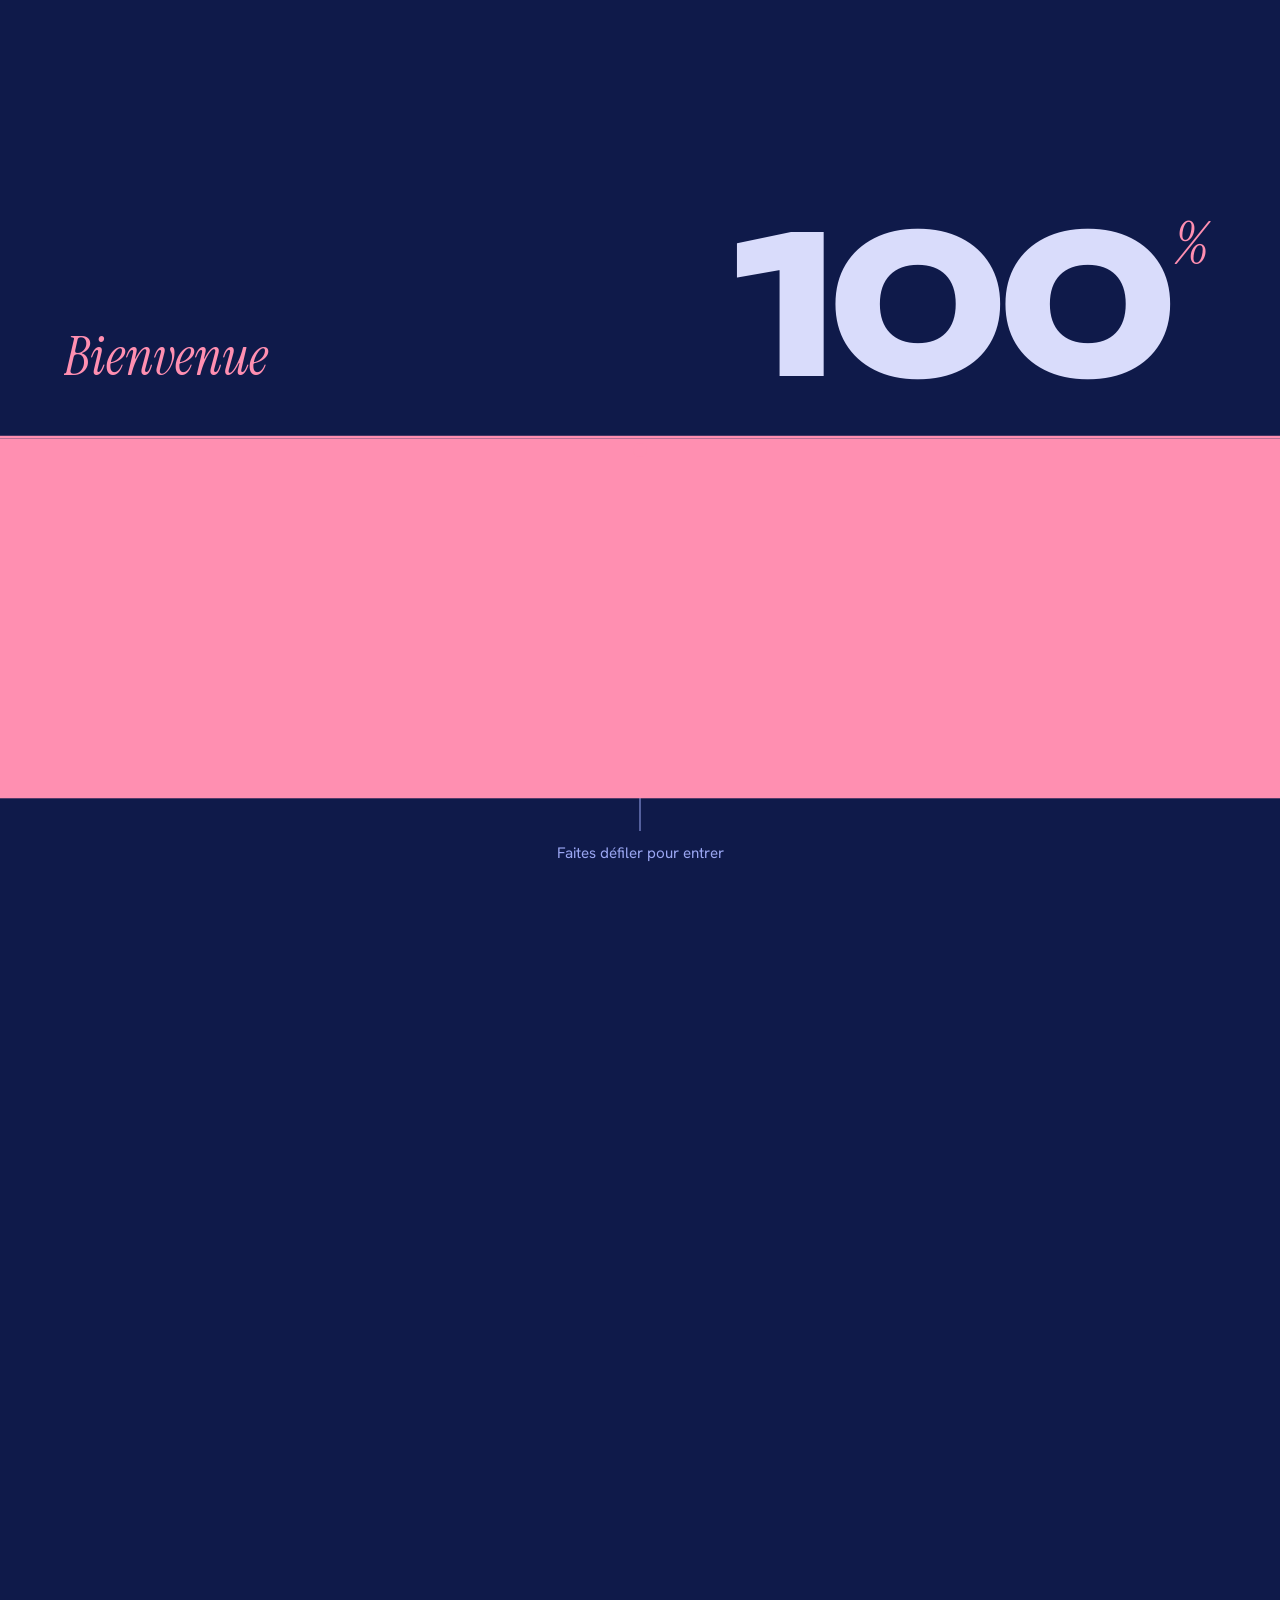
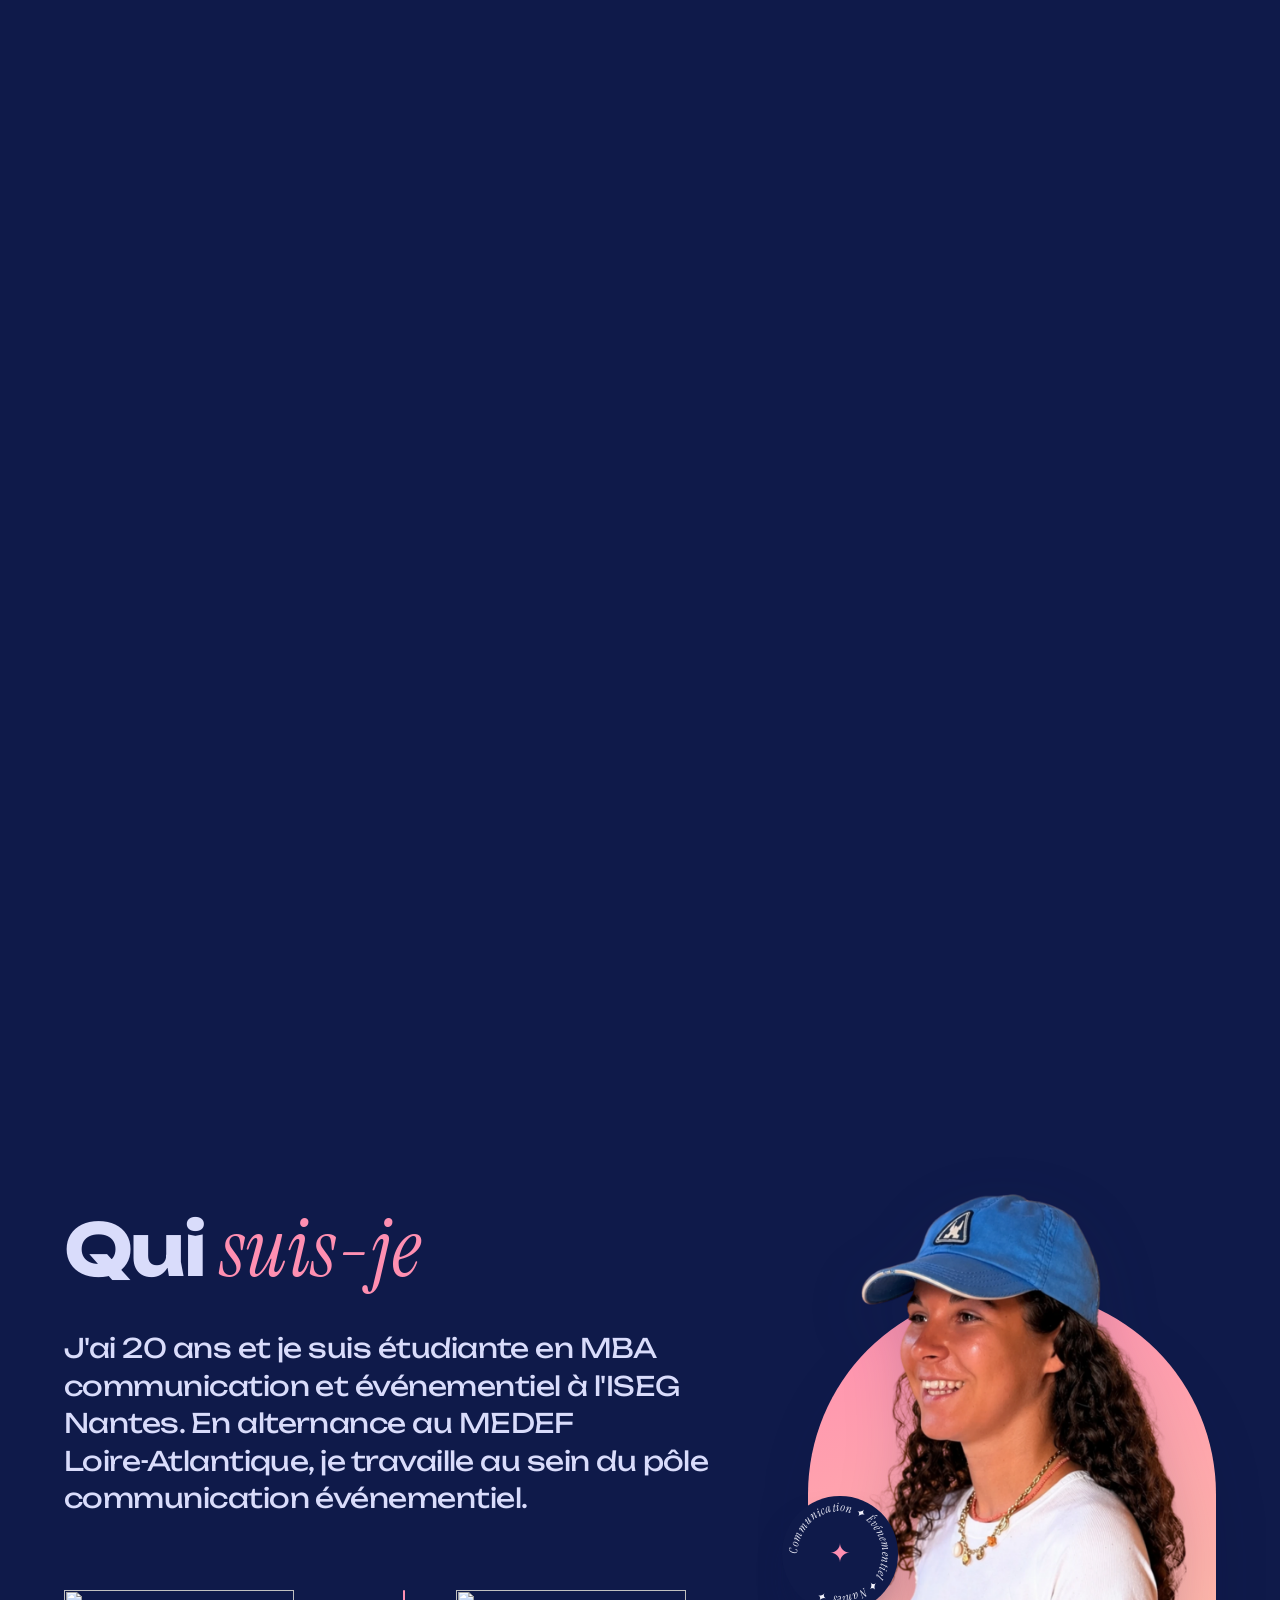
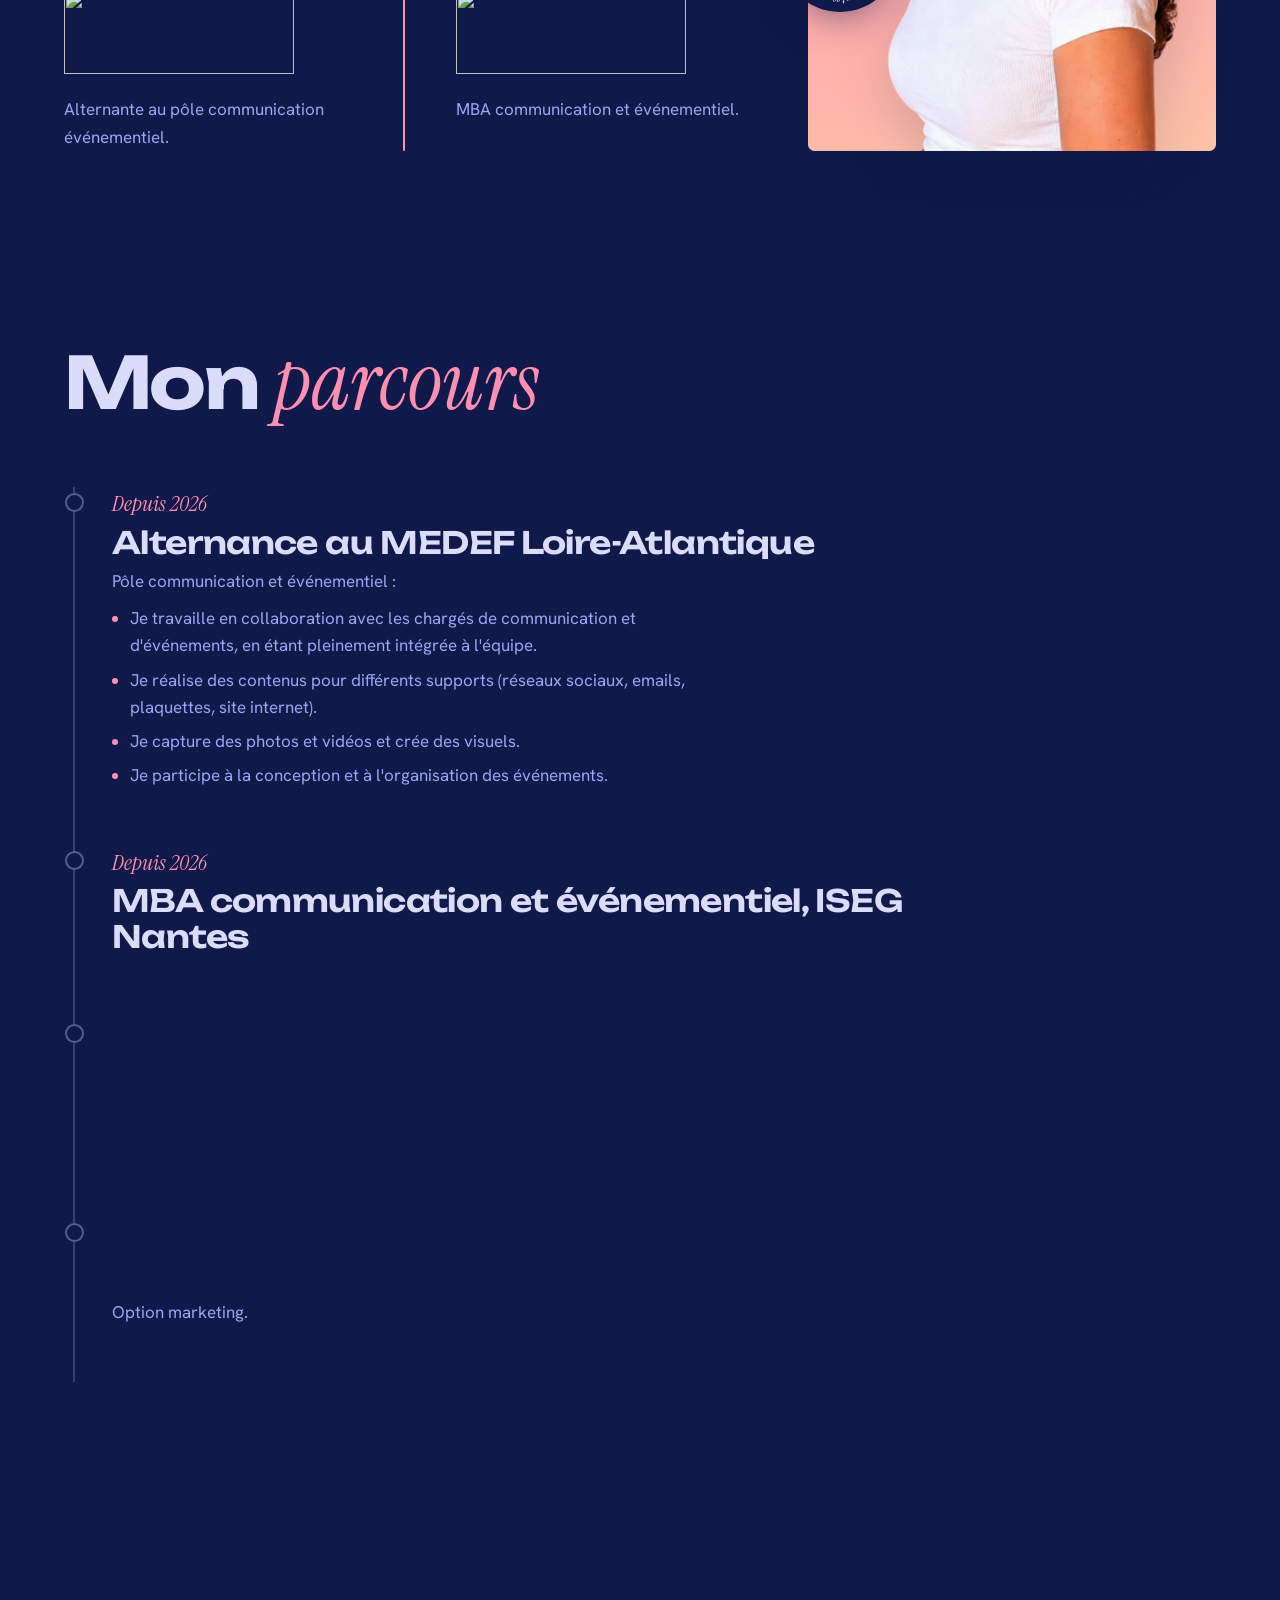
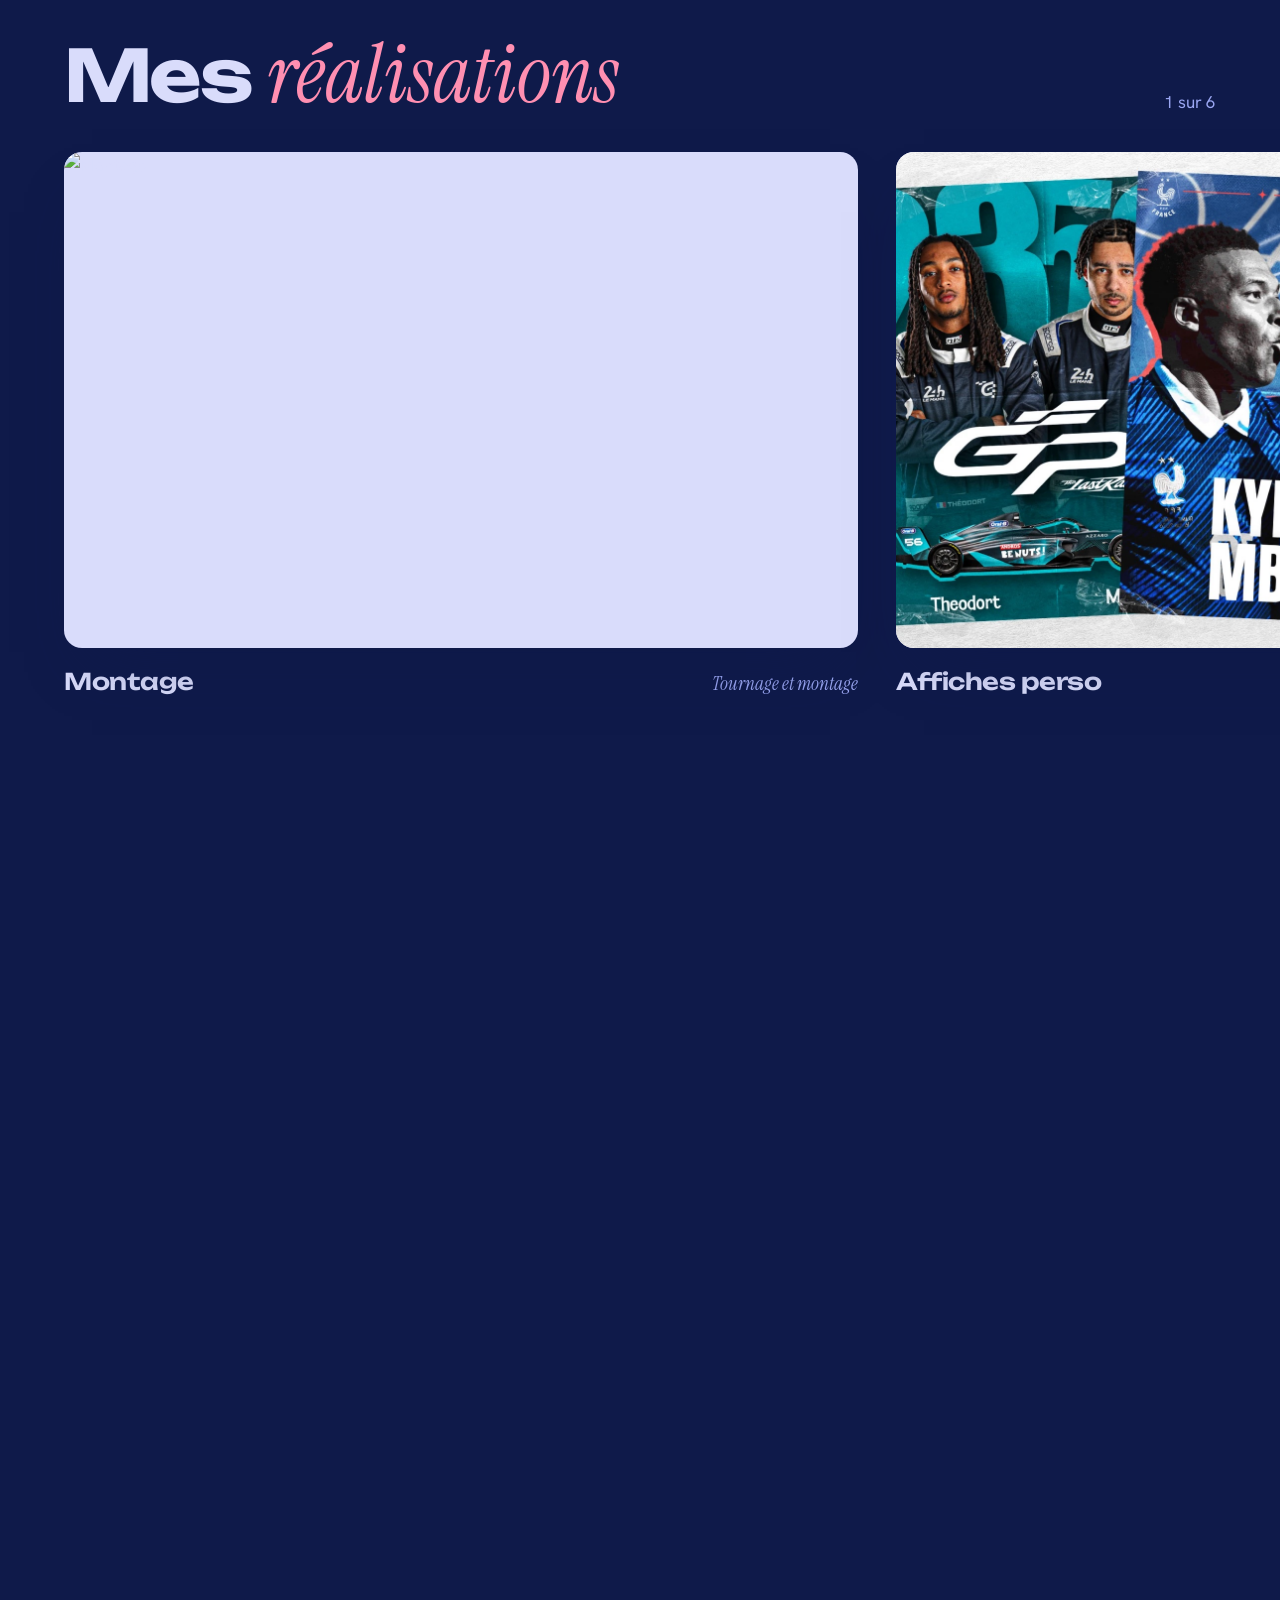
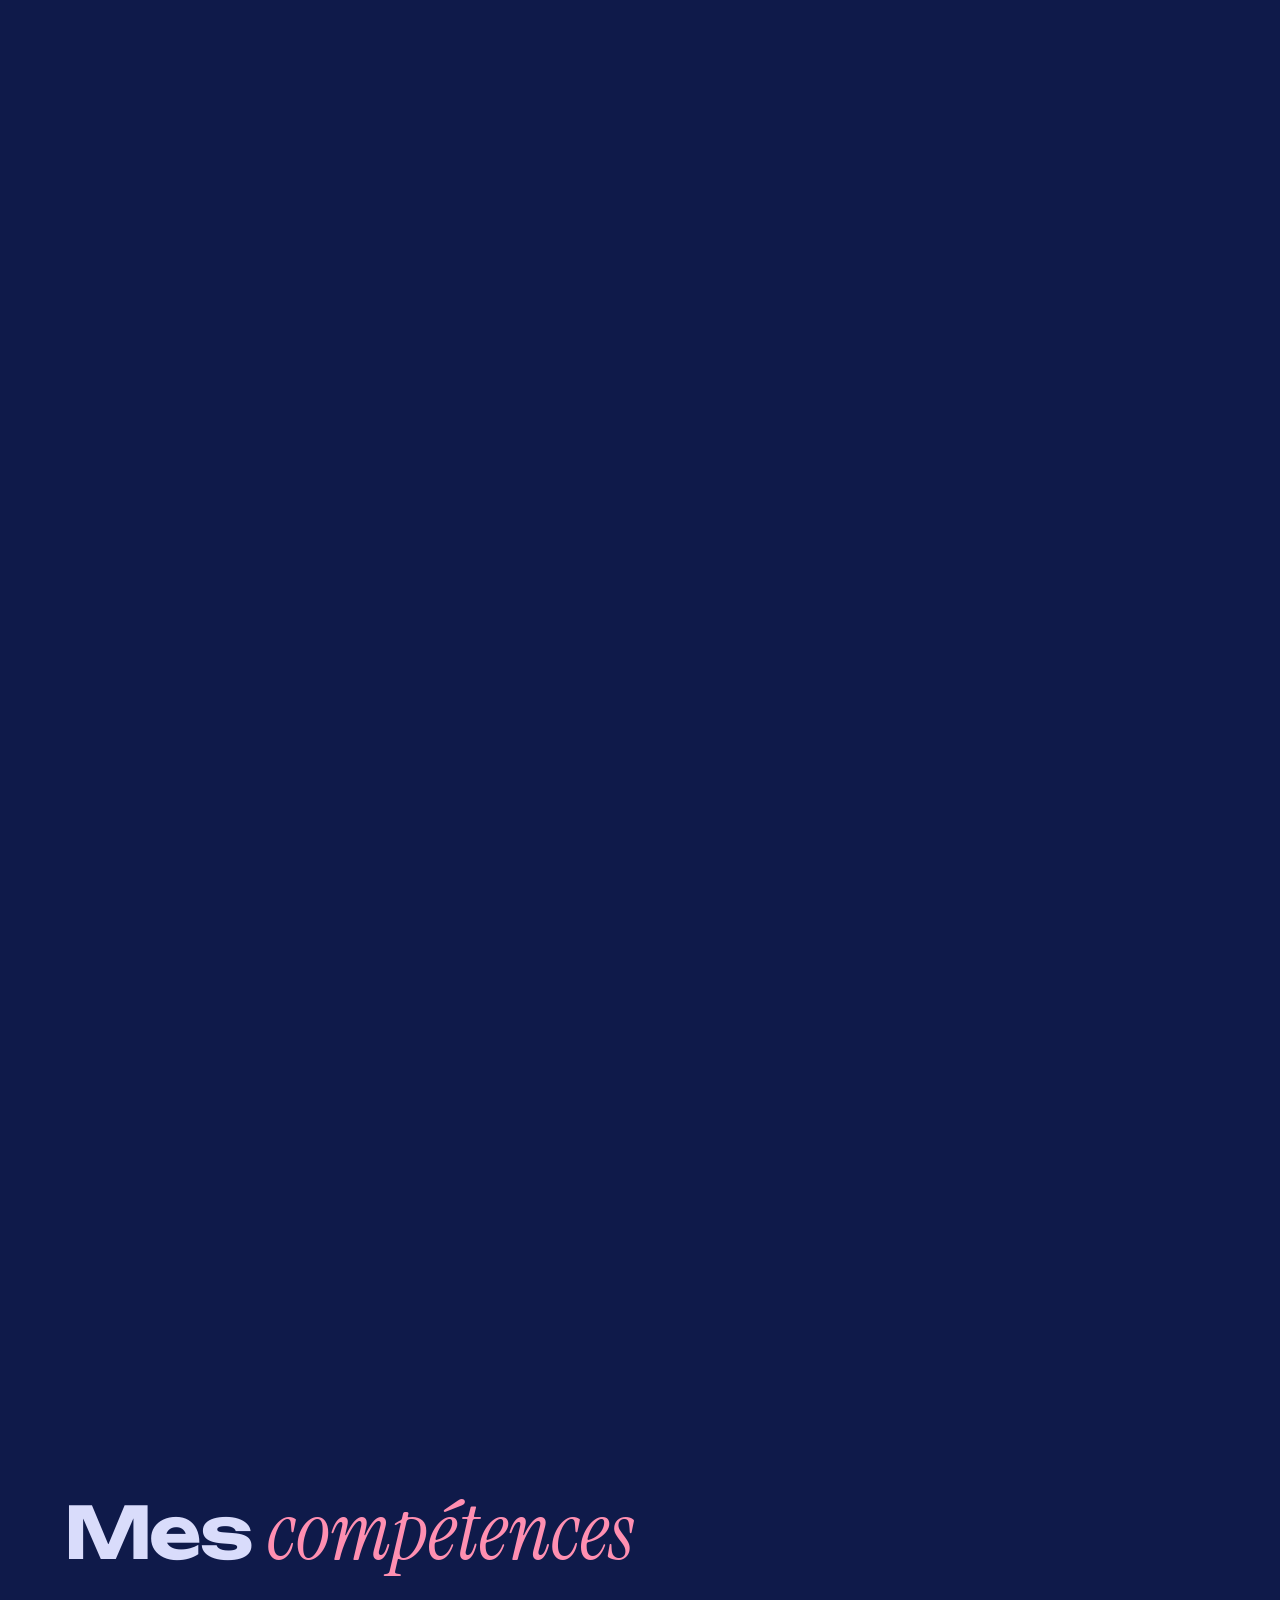
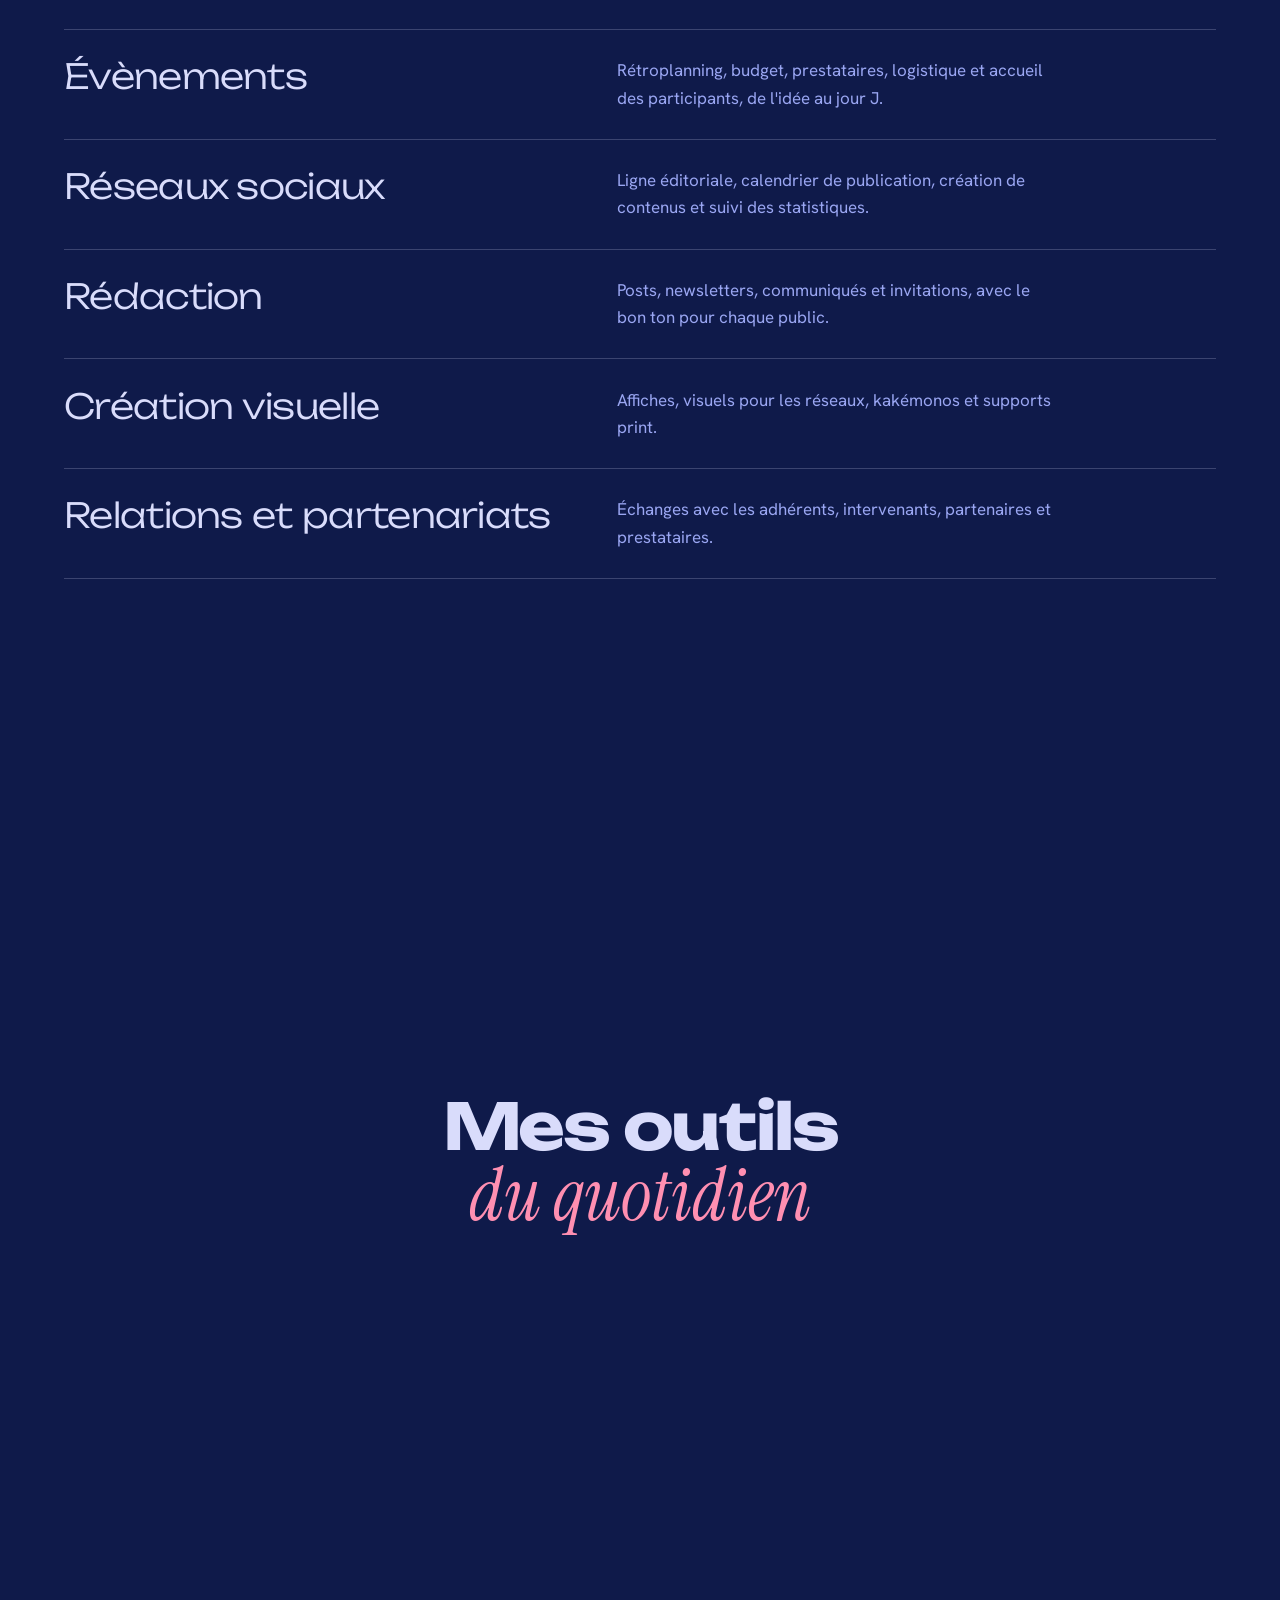
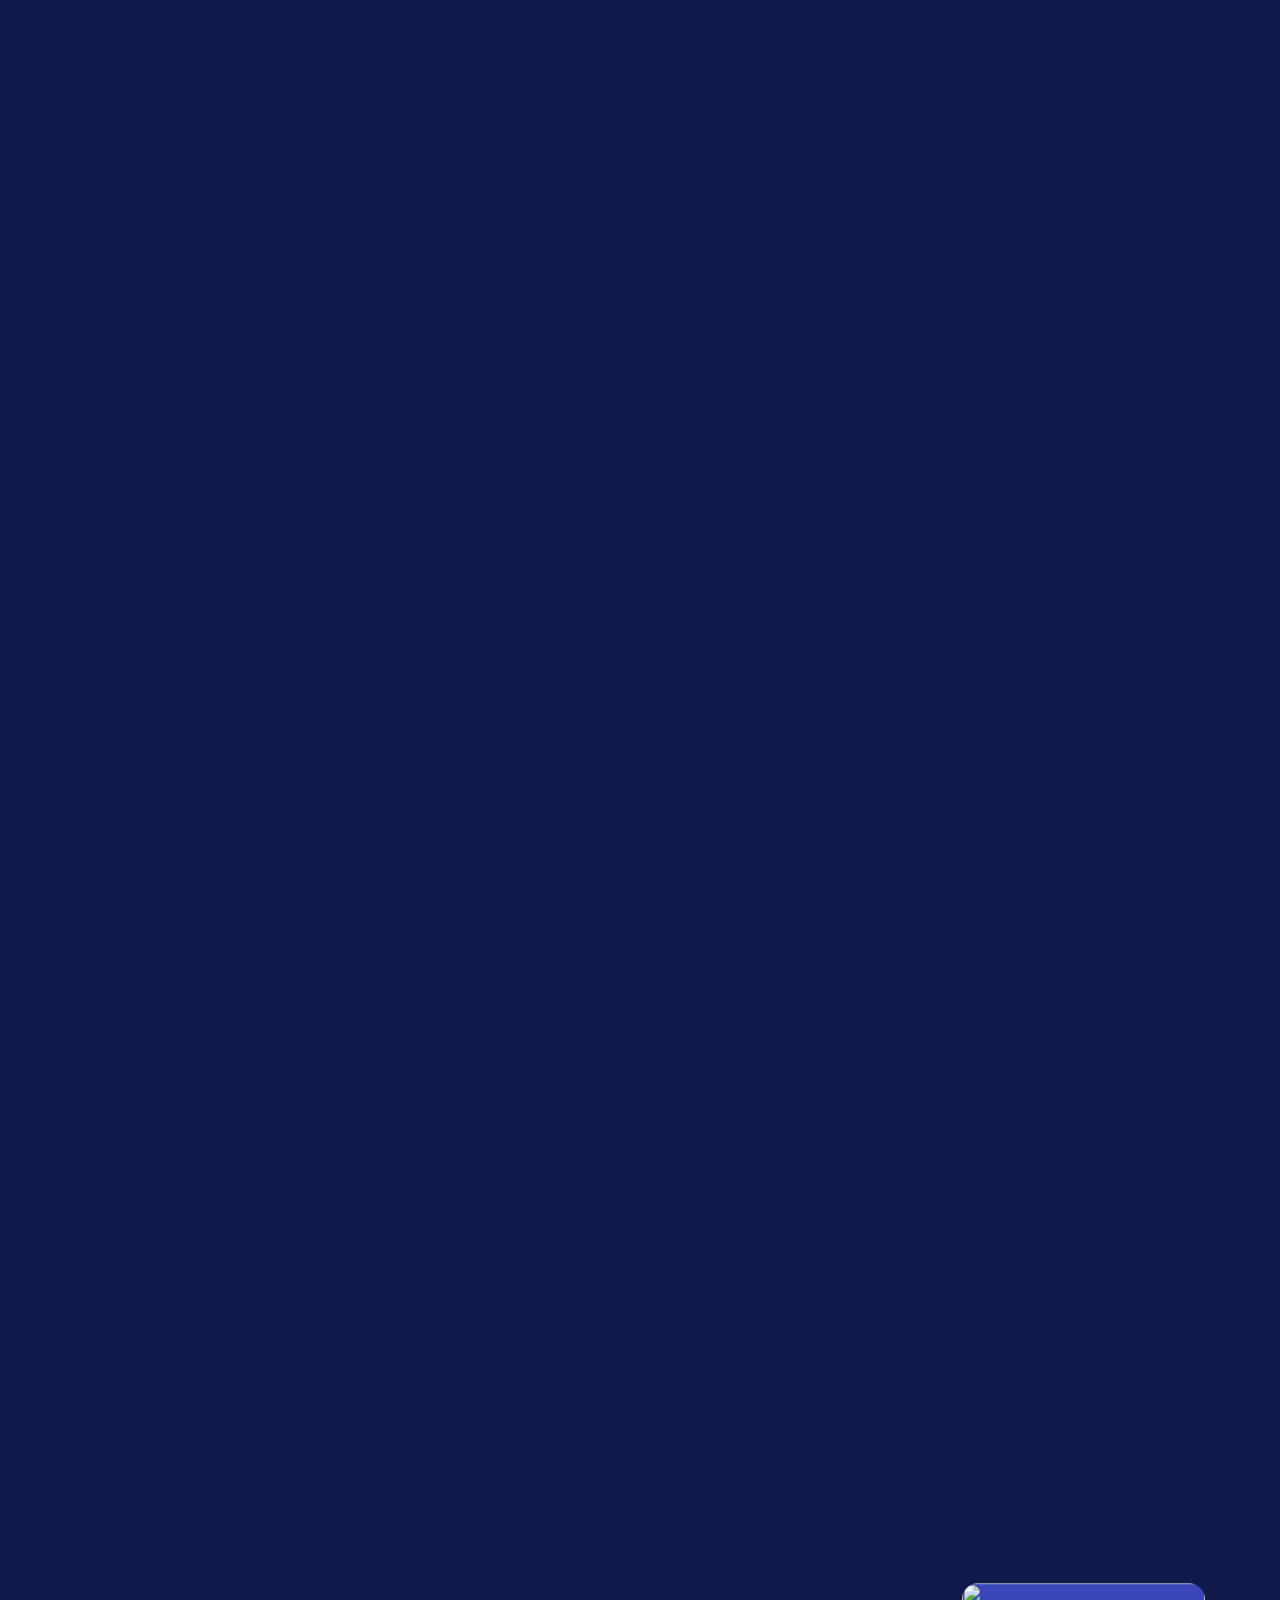
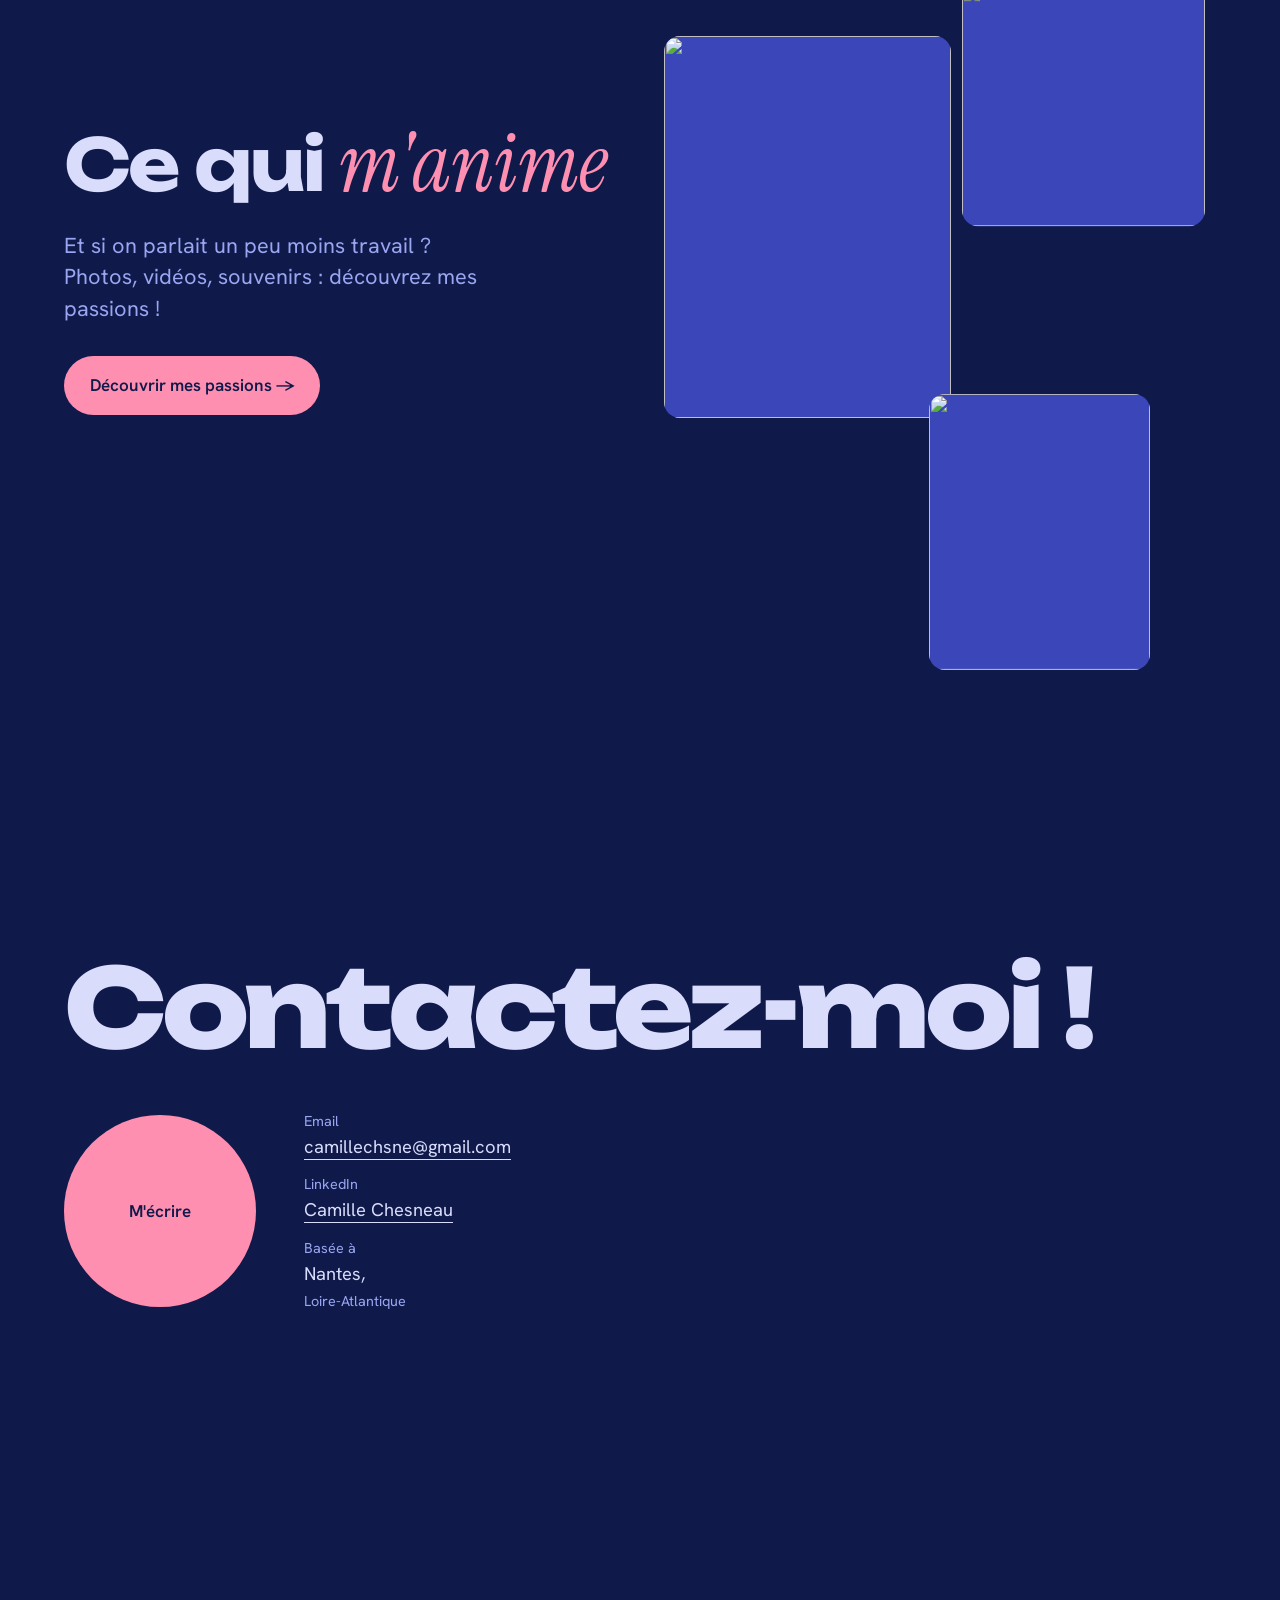
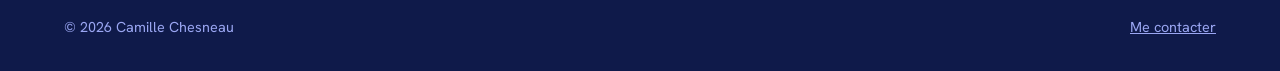
==== index.html @ 16fee279 "Nouvelle mise en page des hauts de page, accueil et Passions - Pages réalisations et Passions : haut" ====
<!DOCTYPE html>
<html lang="fr">
<head>
<meta charset="UTF-8">
<meta name="viewport" content="width=device-width, initial-scale=1">
<title>Camille Chesneau · Communication et événementiel</title>
<meta name="description" content="Portfolio de Camille Chesneau, étudiante en MBA communication et événementiel à l'ISEG Nantes.">
<script>(function(h){h.classList.add('js','boot');try{var s=sessionStorage,v=s.getItem('cc-vt');if(!s.getItem('cc-visited'))h.classList.add('first');else if(v){h.classList.add('vt');h.style.setProperty('--vt-img','url("'+v+'")')}}catch(e){}setTimeout(function(){h.classList.add('loaded');h.classList.remove('boot','vt')},6000)})(document.documentElement);</script>
<link rel="preconnect" href="https://cdn.jsdelivr.net">
<link rel="preconnect" href="https://fonts.googleapis.com">
<link rel="preconnect" href="https://fonts.gstatic.com" crossorigin>
<link href="https://fonts.googleapis.com/css2?family=Unbounded:wght@300..800&family=Instrument+Serif:ital@0;1&family=Hanken+Grotesk:wght@400;500;600&display=swap" rel="stylesheet">
<link rel="stylesheet" href="assets/css/style.css?v=20261011zl">
</head>
<body data-theme="marine">
<div class="page-wipe" aria-hidden="true"></div>
<div class="progress" aria-hidden="true"></div>
<div class="cursor" aria-hidden="true"><span>Voir</span></div>
<nav class="nav" aria-label="Navigation principale">
  <a class="brand" href="index.html">Accueil</a>
  <ul>
    <li><a href="index.html#apropos">À propos</a></li>
    <li><a href="index.html#realisations">Réalisations</a></li>
    <li><a href="passions.html">Passions</a></li>
  </ul>
  <a class="cta" href="index.html#contact">Contact</a>
</nav>

<main>
  <!-- ACCUEIL : on zoome à travers le nom au scroll, une bulle liquide suit la souris et révèle une version inversée -->
  <section class="intro" data-theme="marine">
    <div class="intro-sticky">
      <div class="scene">
        <div class="halo" aria-hidden="true"></div>
        <div class="scene-text">
          <p class="hello">Hello ! Moi c'est</p>
          <h1>Camille Chesneau</h1>
          <p class="lead">Alternante en communication et événementiel</p>
        </div>
        <div class="portrait-wrap">
          <!-- Votre photo : remplacez images/accueil/photo-camille.jpg (format portrait) -->
          <figure class="portrait"><img src="images/accueil/photo-camille.jpg" alt="Portrait de Camille Chesneau"></figure>
        </div>
      </div>
      <!-- Écran d'entrée : on zoome à travers les lettres du nom pour découvrir la page -->
      <div class="intro-cover" aria-hidden="true">
        <svg class="cover-svg" xmlns="http://www.w3.org/2000/svg">
          <defs><mask id="nameMask" maskUnits="userSpaceOnUse"><rect class="cover-rect" fill="#fff"/><g class="zoom"><text class="cover-text" fill="#000" text-anchor="middle">Camille Chesneau</text></g></mask></defs>
          <rect class="cover-rect" fill="#0F1A4A" mask="url(#nameMask)"/>
        </svg>
        <span class="cover-kicker">Le portfolio de</span>
        <div class="intro-hint"><i></i>Faites défiler pour entrer</div>
      </div>
      <div class="cover-reveal reveal-layer" aria-hidden="true">
        <div class="fluid"></div>
        <svg class="cover-svg" xmlns="http://www.w3.org/2000/svg"><g class="zoom"><text class="cover-text" fill="#F3F3FD" text-anchor="middle">Camille Chesneau</text></g></svg>
        <span class="cover-kicker">Le portfolio de</span>
      </div>
    </div>
  </section>

  <!-- QUI JE SUIS -->
  <section class="wrap about" id="apropos" data-theme="brume">
    <div class="about-grid">
      <div class="about-main">
        <h2 class="t-title" data-reveal>Qui <em>suis-je</em></h2>
        <p class="about-text" data-words>J'ai 20 ans et je suis étudiante en MBA communication et événementiel à l'ISEG Nantes. En alternance au MEDEF Loire-Atlantique, je travaille au sein du pôle communication événementiel.</p>
        <div class="facts">
          <!-- Logos : version couleur sur fond clair, version blanche quand le fond devient bleu marine -->
          <div class="fact" data-reveal>
            <div class="logo"><img class="logo-color" src="images/logos/logo-medef-couleur.png" alt="Logo du MEDEF Loire-Atlantique"><img class="logo-white" src="images/logos/logo-medef.png" alt=""></div>
            <p>Alternante au pôle communication événementiel.</p>
          </div>
          <div class="facts-sep" aria-hidden="true"></div>
          <div class="fact" data-reveal style="--d:.12s">
            <div class="logo"><img class="logo-color" src="images/logos/logo-iseg-couleur.png" alt="Logo de l'ISEG"><img class="logo-white" src="images/logos/logo-iseg.png" alt=""></div>
            <p>MBA communication et événementiel.</p>
          </div>
        </div>
      </div>
      <!-- Photo détourée (fond transparent) : remplacez images/accueil/camille-detouree.png -->
      <figure class="about-photo" data-reveal style="--d:.15s">
        <span class="about-arch" aria-hidden="true"></span>
        <img src="images/accueil/camille-detouree.png" alt="Camille Chesneau, souriante, casquette bleue et t-shirt blanc" width="762" height="1300" loading="lazy">
        <span class="about-badge" aria-hidden="true"><svg viewBox="0 0 120 120"><defs><path id="about-circle" d="M60,60 m-44,0 a44,44 0 1,1 88,0 a44,44 0 1,1 -88,0"></path></defs><text><textPath href="#about-circle">Communication ✦ Événementiel ✦ Nantes ✦ </textPath></text></svg><i>✦</i></span>
      </figure>
    </div>
  </section>

  <!-- PARCOURS : la frise se remplit au scroll -->
  <section class="wrap" id="parcours" data-theme="marine">
    <h2 class="t-title" data-reveal>Mon <em>parcours</em></h2>
    <div class="timeline">
      <div class="timeline-line"></div><div class="timeline-fill"></div>
      <div class="step"><p class="when">Depuis 2026</p><h3>Alternance au MEDEF <span class="nowrap">Loire-Atlantique</span></h3>
        <p>Pôle communication et événementiel :</p>
        <ul>
          <li>Je travaille en collaboration avec les chargés de communication et d'événements, en étant pleinement intégrée à l'équipe.</li>
          <li>Je réalise des contenus pour différents supports (réseaux sociaux, emails, plaquettes, site internet).</li>
          <li>Je capture des photos et vidéos et crée des visuels.</li>
          <li>Je participe à la conception et à l'organisation des événements.</li>
        </ul>
      </div>
      <div class="step"><p class="when">Depuis 2026</p><h3>MBA communication et événementiel, ISEG Nantes</h3></div>
      <div class="step"><p class="when">2023 à 2026</p><h3>Bachelor en communication, marketing et événementiel, ISEG Nantes</h3><p>Majeure création.</p></div>
      <div class="step"><p class="when">2023</p><h3>Bac STMG à Saint-Dominique</h3><p>Option marketing.</p></div>
    </div>
  </section>

  <!-- RÉALISATIONS : défilement horizontal -->
  <section class="hscroll" id="realisations" data-theme="pervenche">
    <div class="hscroll-sticky">
      <div class="hscroll-head">
        <h2 class="t-title">Mes <em>réalisations</em></h2>
        <p class="counter" aria-live="polite"><span data-count>1</span> sur <span data-total>6</span></p>
      </div>
      <div class="track">
        <a class="card" href="videos.html">
          <div class="media"><img src="images/videos/couverture.jpg?v=2" alt="Montage" loading="lazy"></div>
          <div class="meta"><h3>Montage</h3><p>Tournage et montage</p></div>
        </a>
        <a class="card" href="affiches-perso.html">
          <div class="media"><img src="images/affiches-perso/couverture.jpg?v=3" alt="Affiches perso" loading="lazy"></div>
          <div class="meta"><h3>Affiches perso</h3><p>Création libre</p></div>
        </a>
        <a class="card" href="affiches-ecole.html">
          <div class="media"><img src="images/affiches-ecole/couverture.jpg?v=3" alt="Affiches école" loading="lazy"></div>
          <div class="meta"><h3>Affiches école</h3><p>Projets ISEG</p></div>
        </a>
        <a class="card" href="motion-design.html">
          <div class="media"><img src="images/motion-design/couverture.gif" alt="Motion design" loading="lazy"></div>
          <div class="meta"><h3>Motion design</h3><p>Animation</p></div>
        </a>
        <a class="card" href="packagings.html">
          <div class="media"><img src="images/packagings/couverture.jpg?v=2" alt="Packagings" loading="lazy"></div>
          <div class="meta"><h3>Packagings</h3><p>Design produit</p></div>
        </a>
        <a class="card" href="site-internet.html">
          <div class="media"><img src="images/site-internet/couverture.jpg" alt="Site internet" loading="lazy"></div>
          <div class="meta"><h3>Site internet</h3><p>Web design</p></div>
        </a>
      </div>
    </div>
  </section>

  <!-- COMPÉTENCES -->
  <section class="wrap" id="competences" data-theme="brume">
    <h2 class="t-title" data-reveal>Mes <em>compétences</em></h2>
    <div class="skills-list">
      <div class="skill" data-reveal><h3>Évènements</h3><p>Rétroplanning, budget, prestataires, logistique et accueil des participants, de l'idée au jour J.</p></div>
      <div class="skill" data-reveal><h3>Réseaux sociaux</h3><p>Ligne éditoriale, calendrier de publication, création de contenus et suivi des statistiques.</p></div>
      <div class="skill" data-reveal><h3>Rédaction</h3><p>Posts, newsletters, communiqués et invitations, avec le bon ton pour chaque public.</p></div>
      <div class="skill" data-reveal><h3>Création visuelle</h3><p>Affiches, visuels pour les réseaux, kakémonos et supports print.</p></div>
      <div class="skill" data-reveal><h3>Relations et partenariats</h3><p>Échanges avec les adhérents, intervenants, partenaires et prestataires.</p></div>
    </div>
  </section>

  <section class="tools-section" id="outils" data-theme="pervenche">
  <!-- Mes outils du quotidien : pendant qu'on fait défiler, les logos montent un par un depuis le bas
       et se posent en désordre autour du titre.
       Pour ajouter un outil : copiez une ligne <li>, mettez son logo dans images/outils/ et choisissez sa place :
       --x / --y = position sur ordinateur (en %), --mx / --my = position sur téléphone, --r = inclinaison,
       --o = ordre d'apparition (0 = le premier). -->
  <div class="tools-pin" data-tools-rise>
    <div class="tools-sticky">
      <h3 class="t-title tools-label">Mes outils<br><em>du quotidien</em></h3>
      <ul class="tools-cloud" aria-label="Mes outils">
      <li class="tool-chip" style="--x:12%;--y:24%;--mx:16%;--my:14%;--r:-8deg;--o:2"><img src="images/outils/canva.svg" alt="Canva" draggable="false"></li>
      <li class="tool-chip" style="--x:33%;--y:13%;--mx:50%;--my:10%;--r:6deg;--o:5"><img src="images/outils/adobe.svg" alt="Suite Adobe" draggable="false"></li>
      <li class="tool-chip" style="--x:58%;--y:17%;--mx:84%;--my:15%;--r:-5deg;--o:7"><img src="images/outils/wordpress.svg" alt="WordPress" draggable="false"></li>
      <li class="tool-chip" style="--x:83%;--y:15%;--mx:28%;--my:27%;--r:9deg;--o:0"><img src="images/outils/final-cut-pro.png" alt="Final Cut Pro" draggable="false"></li>
      <li class="tool-chip" style="--x:90%;--y:45%;--mx:72%;--my:28%;--r:-10deg;--o:9"><img src="images/outils/capcut.svg" alt="CapCut" draggable="false"></li>
      <li class="tool-chip" style="--x:8%;--y:58%;--mx:16%;--my:74%;--r:7deg;--o:4"><img src="images/outils/chatgpt.svg" alt="ChatGPT" draggable="false"></li>
      <li class="tool-chip" style="--x:24%;--y:82%;--mx:50%;--my:72%;--r:-6deg;--o:8"><img src="images/outils/notion.svg" alt="Notion" draggable="false"></li>
      <li class="tool-chip" style="--x:50%;--y:84%;--mx:84%;--my:76%;--r:10deg;--o:1"><img src="images/outils/linkedin.svg" alt="LinkedIn" draggable="false"></li>
      <li class="tool-chip" style="--x:74%;--y:80%;--mx:30%;--my:88%;--r:-9deg;--o:6"><img src="images/outils/office.svg" alt="Pack Office" draggable="false"></li>
      <li class="tool-chip" style="--x:92%;--y:72%;--mx:70%;--my:89%;--r:5deg;--o:3"><img src="images/outils/claude.svg" alt="Claude" draggable="false"></li>
      </ul>
    </div>
  </div>
  </section>

  <!-- APERÇU PASSIONS -->
  <section class="wrap teaser" data-theme="marine">
    <div data-reveal>
      <h2 class="t-title">Ce qui <em>m'anime</em></h2>
      <p class="lead" style="margin-top:1.5rem;color:var(--muted)">Et si on parlait un peu moins travail ? Photos, vidéos, souvenirs : découvrez mes passions !</p>
      <a class="btn" href="passions.html">Découvrir mes passions →</a>
    </div>
    <div class="teaser-pics" aria-hidden="true">
      <figure class="p1" data-parallax=".08"><img src="images/passions/passion-1-1.jpg" alt="" loading="lazy"></figure>
      <figure class="p2" data-parallax="-.12"><img src="images/passions/passion-2-2.jpg" alt="" loading="lazy"></figure>
      <figure class="p3" data-parallax=".18"><img src="images/passions/passion-3-3.jpg" alt="" loading="lazy"></figure>
    </div>
  </section>

  <!-- CONTACT -->
  <section class="wrap contact" id="contact" data-theme="lavande">
    <h2 class="t-big" data-reveal>Contactez-moi !</h2>
    <div class="contact-row">
      <a class="mail magnetic" href="mailto:camillechsne@gmail.com">M'écrire</a>
      <ul class="contact-links">
        <li><span>Email</span><a href="mailto:camillechsne@gmail.com">camillechsne@gmail.com</a></li>
        <li><span>LinkedIn</span><a href="https://www.linkedin.com/" target="_blank" rel="noopener">Camille Chesneau</a></li>
        <li><span>Basée à</span>Nantes, <span class="nowrap">Loire-Atlantique</span></li>
      </ul>
    </div>
  </section>
</main>
<footer class="foot"><span>© 2026 Camille Chesneau</span><a href="index.html#contact">Me contacter</a></footer>
<!-- Bibliothèques d'animation (Lenis, GSAP, SplitText) : si elles ne chargent pas, le site marche quand même -->
<script src="https://cdn.jsdelivr.net/npm/lenis@1.3.26/dist/lenis.min.js"></script>
<script src="https://cdn.jsdelivr.net/npm/gsap@3.15.0/dist/gsap.min.js"></script>
<script src="https://cdn.jsdelivr.net/npm/gsap@3.15.0/dist/SplitText.min.js"></script>
<script src="assets/js/main.js?v=20261011zl"></script>
</body>
</html>
---- assets/css/style.css ----
/* =========================================================
   Portfolio Camille Chesneau — feuille de style commune
   Pour changer les couleurs ou les polices : modifiez :root
   ========================================================= */
:root{
  --marine:#0F1A4A;     /* bleu marine : couleur principale */
  --roi:#3B47B8;        /* bleu roi doux : liens, accents */
  --pervenche:#9AA6F2;  /* pervenche */
  --lavande:#D9DCFB;    /* lavande bleutée */
  --brume:#F3F3FD;      /* brume : fond clair */
  --rose:#FF8FB1;       /* rose : touches (boutons, curseur, détails) */

  --f-title:"Unbounded","Arial Black",system-ui,sans-serif;          /* titres */
  --f-serif:"Instrument Serif","Times New Roman",Georgia,serif;      /* mots en italique */
  --f-text:"Hanken Grotesk",system-ui,-apple-system,"Segoe UI",sans-serif; /* texte courant */

  --pad:clamp(1.25rem,5vw,4.5rem);
  --ease:cubic-bezier(.2,.8,.2,1);
}
body[data-theme="marine"]   {--bg:var(--marine);   --fg:var(--lavande); --muted:var(--pervenche);      --accent:var(--rose)}
body[data-theme="brume"]    {--bg:var(--brume);    --fg:var(--marine);  --muted:rgba(15,26,74,.68);    --accent:var(--roi)}
body[data-theme="pervenche"]{--bg:var(--pervenche);--fg:var(--marine);  --muted:rgba(15,26,74,.76);    --accent:var(--marine)}
body[data-theme="lavande"]  {--bg:var(--lavande);  --fg:var(--marine);  --muted:rgba(15,26,74,.7);     --accent:var(--roi)}

*,*::before,*::after{box-sizing:border-box;margin:0;padding:0}
html{scroll-behavior:smooth}
/* Défilement fluide (Lenis) */
html.lenis{scroll-behavior:auto}
html.lenis,html.lenis body{height:auto}
.lenis.lenis-stopped{overflow:clip}
.lenis [data-lenis-prevent]{overscroll-behavior:contain}
body{
  background:var(--bg);color:var(--fg);
  font-family:var(--f-text);font-size:1.0625rem;line-height:1.6;
  transition:background-color .9s ease,color .9s ease;
  -webkit-font-smoothing:antialiased;overflow-x:hidden;
}
a{color:inherit}
img,video{max-width:100%;display:block}
:focus-visible{outline:3px solid var(--rose);outline-offset:4px}
::selection{background:var(--rose);color:var(--marine)}
.nowrap{white-space:nowrap}
.sr-only{position:absolute;width:1px;height:1px;overflow:hidden;clip:rect(0 0 0 0);white-space:nowrap}

/* Titres : Unbounded + un mot en Instrument Serif italique */
.t-title{font-family:var(--f-title);font-weight:700;font-size:clamp(2.2rem,5.6vw,5rem);line-height:1.02;letter-spacing:-.035em}
.t-title em,.t-big em{font-family:var(--f-serif);font-style:italic;font-weight:400;letter-spacing:0;font-size:1.14em;color:var(--accent)}
.t-big{font-family:var(--f-title);font-weight:800;font-size:clamp(2rem,8.5vw,8rem);line-height:.98;letter-spacing:-.04em}
.lead{font-size:clamp(1.15rem,1.7vw,1.4rem);line-height:1.45;max-width:36ch}
.serif{font-family:var(--f-serif);font-style:italic}
section{position:relative}
.wrap{padding:clamp(6rem,15vh,10rem) var(--pad)}

/* ========== Transition entre les pages (rideau) ========== */
.page-wipe{display:none}
.js .page-wipe{display:block;position:fixed;inset:0;z-index:300;background:var(--marine);pointer-events:none;
  transform:translateY(0);transition:transform .8s cubic-bezier(.75,0,.2,1)}
.js.loaded .page-wipe{transform:translateY(-100%)}
.js.leaving .page-wipe{transform:translateY(0)}
/* Première visite (écran de chargement) ou arrivée depuis une carte : pas de rideau */
.js.first .page-wipe,.js.vt .page-wipe{display:none}
.boot.first body::before,.boot.vt body::before{content:"";position:fixed;inset:0;z-index:400;background:var(--marine)}
.boot.vt body::before{background:var(--vt-img) center/cover no-repeat,var(--marine)}
.js.vt .cover img{visibility:hidden}
.vt-overlay{position:fixed;z-index:350;top:0;left:0;width:100vw;height:100vh;overflow:hidden;pointer-events:none;background:var(--marine)}
.vt-overlay img{width:100%;height:100%;object-fit:cover}

/* ========== Écran de chargement (première visite) ========== */
.loader{position:fixed;inset:0;z-index:400}
.loader-panel{position:absolute;inset:0}
.loader-rose{background:var(--rose)}
.loader-main{background:var(--marine);color:var(--lavande);display:grid;grid-template-rows:auto 1fr;padding:clamp(1.25rem,3vw,2.4rem) var(--pad) clamp(1.6rem,4vw,3rem);overflow:hidden}
/* textes masqués tant que les polices ne sont pas chargées (sinon ils « sautent ») */
.loader-main > *{opacity:0;transition:opacity .5s ease}
.loader.fonts-ok .loader-main > *{opacity:1}
.loader-top{display:flex;justify-content:space-between;align-items:center;gap:1rem;font-family:var(--f-title);font-weight:600;font-size:clamp(.85rem,1.2vw,1rem);line-height:1.2;letter-spacing:-.01em}
.loader-top span:last-child{font-family:var(--f-serif);font-style:italic;font-weight:400;font-size:1.25em;letter-spacing:0;color:var(--pervenche);white-space:nowrap}
.loader-bottom{align-self:end;display:grid;grid-template-columns:minmax(0,1fr) auto;align-items:end;gap:1rem 2rem}
.loader-words{position:relative;height:1.25em;overflow:hidden;font-family:var(--f-serif);font-style:italic;font-size:clamp(1.6rem,min(4.2vw,7vh),3.6rem);line-height:1.25;color:var(--rose)}
.loader-words span{position:absolute;left:0;top:0;transform:translateY(110%);transition:transform .7s var(--ease)}
.loader-words span.on{transform:none}
.loader-words span.out{transform:translateY(-110%)}
/* le compteur reste entier quelle que soit la taille d'écran (limité par la largeur ET la hauteur) */
.loader-count{font-family:var(--f-title);font-weight:800;font-size:clamp(4rem,min(15vw,26vh),12rem);line-height:.9;letter-spacing:-.05em;white-space:nowrap;padding-right:.04em}
.loader-count em{font-family:var(--f-serif);font-style:italic;font-weight:400;font-size:.3em;letter-spacing:0;color:var(--rose);margin-left:.1em;vertical-align:top}
.loader-bar{position:absolute;left:0;right:0;bottom:0;height:3px;background:rgba(217,220,251,.15)}
.loader-bar i{display:block;height:100%;background:var(--rose);transform-origin:0 50%;transform:scaleX(0)}

/* ========== Barre de progression, navigation ========== */
.progress{position:fixed;inset:0 0 auto 0;height:3px;background:var(--rose);transform-origin:0 50%;transform:scaleX(0);z-index:90}
.nav{position:fixed;top:1rem;left:50%;transform:translateX(-50%);z-index:80;
  display:flex;align-items:center;gap:clamp(.8rem,2.4vw,2rem);
  padding:.55rem .6rem .55rem 1.2rem;border-radius:999px;
  background:rgba(243,243,253,.78);color:var(--marine);
  -webkit-backdrop-filter:blur(14px);backdrop-filter:blur(14px);
  box-shadow:0 6px 30px rgba(15,26,74,.12);font-size:.95rem;white-space:nowrap}
.nav a{text-decoration:none;font-weight:500}
.nav .brand{font-family:var(--f-title);font-weight:700;letter-spacing:-.02em}
.nav ul{display:flex;gap:clamp(.8rem,2vw,1.6rem);list-style:none}
.nav ul a{position:relative}
.nav ul a::after{content:"";position:absolute;left:0;right:0;bottom:-3px;height:1.5px;background:var(--rose);transform:scaleX(0);transform-origin:right;transition:transform .35s ease}
.nav ul a:hover::after,.nav ul a[aria-current="page"]::after{transform:scaleX(1);transform-origin:left}
.nav .cta{background:var(--marine);color:var(--brume);padding:.45rem 1rem;border-radius:999px}
/* Bouton son (barres animées quand il est actif) */
.sound{display:inline-flex;align-items:center;justify-content:center;width:2.25rem;height:2.25rem;margin:0 -.4rem;border:0;border-radius:50%;background:transparent;color:var(--marine);cursor:pointer;transition:background-color .3s}
.sound:hover{background:rgba(15,26,74,.08)}
.sound-bars{display:flex;align-items:center;gap:2px;height:14px}
.sound-bars i{display:block;width:2px;height:3px;border-radius:2px;background:currentColor;transition:height .3s}
.sound.on .sound-bars i{animation:eq 1s ease-in-out infinite}
.sound.on .sound-bars i:nth-child(2){animation-delay:-.35s}
.sound.on .sound-bars i:nth-child(3){animation-delay:-.7s}
.sound.on .sound-bars i:nth-child(4){animation-delay:-.15s}
@keyframes eq{0%,100%{height:3px}50%{height:14px}}
/* Zone de survol élargie pour les liens magnétiques */
.is-magnetic{position:relative}
.nav .is-magnetic::before,.back.is-magnetic::before,.contact-links .is-magnetic::before,.foot .is-magnetic::before{content:"";position:absolute;inset:-10px -8px}
/* Menu mobile : bouton et panneau plein écran (créés par main.js) */
.burger{display:none;align-items:center;gap:.65rem;border:0;background:var(--marine);color:var(--brume);font:inherit;font-weight:500;padding:.5rem 1rem;border-radius:999px;cursor:pointer}
.burger-icon{position:relative;width:16px;height:10px}
.burger-icon i{position:absolute;left:0;right:0;height:1.5px;border-radius:2px;background:currentColor;transition:transform .5s var(--ease),top .5s var(--ease)}
.burger-icon i:first-child{top:1px}
.burger-icon i:last-child{top:7.5px}
.menu-open .burger-icon i{top:4.25px}
.menu-open .burger-icon i:first-child{transform:rotate(45deg)}
.menu-open .burger-icon i:last-child{transform:rotate(-45deg)}
.mmenu{position:fixed;inset:0;z-index:75;display:flex;flex-direction:column;justify-content:flex-end;gap:2.5rem;padding:6rem var(--pad) 2rem;overflow:auto;
  background:var(--marine);color:var(--lavande);clip-path:circle(0px at calc(100% - 3.5rem) 2.2rem);transition:clip-path .8s cubic-bezier(.75,0,.2,1)}
.mmenu.open{clip-path:circle(150vmax at calc(100% - 3.5rem) 2.2rem)}
.mmenu ul{list-style:none;display:grid;gap:.15rem}
.mmenu li{overflow:hidden}
.mmenu a{display:block;text-decoration:none;padding:.15rem 0}
.mm-in{display:inline-flex;align-items:baseline;gap:.7rem;font-family:var(--f-title);font-weight:700;font-size:clamp(2rem,9.5vw,3.2rem);line-height:1.12;letter-spacing:-.045em;
  transform:translateY(110%);transition:transform .7s var(--ease)}
.mmenu.open .mm-in{transform:none;transition-delay:calc(.2s + var(--i) * .06s)}
.mm-n{font-family:var(--f-serif);font-style:italic;font-weight:400;font-size:1.1rem;letter-spacing:0;color:var(--rose)}
.mmenu-foot{display:flex;justify-content:space-between;flex-wrap:wrap;gap:.5rem;padding-top:1.2rem;border-top:1px solid rgba(217,220,251,.2);color:var(--pervenche);font-size:.95rem;
  opacity:0;transition:opacity .5s ease}
.mmenu.open .mmenu-foot{opacity:1;transition-delay:.6s}

/* ========== Curseur personnalisé ========== */
.cursor{position:fixed;left:0;top:0;z-index:1000;pointer-events:none;width:14px;height:14px;margin:-7px 0 0 -7px;border-radius:50%;
  background:var(--rose);color:var(--marine);display:flex;align-items:center;justify-content:center;
  font-size:.8rem;font-weight:600;opacity:0;transition:width .35s var(--ease),height .35s var(--ease),margin .35s var(--ease)}
.cursor span{opacity:0;transition:opacity .2s}
.cursor.big{width:86px;height:86px;margin:-43px 0 0 -43px}
.cursor.big span{opacity:1}
@media (pointer:fine){.has-cursor,.has-cursor a,.has-cursor button{cursor:none}.has-cursor .cursor{opacity:1}}

/* ========== Apparitions au scroll ========== */
.js [data-reveal]{opacity:0;transform:translateY(48px);transition:opacity 1s ease,transform 1.1s var(--ease);transition-delay:var(--d,0s)}
.js [data-reveal].in{opacity:1;transform:none}
.js .w{opacity:.15;transition:opacity .35s ease}
.js .w.on{opacity:1}
/* Titres lettre par lettre : masqués jusqu'au découpage (et visibles quoi qu'il arrive après 3,5 s) */
.js .t-title,.js .t-big,.js .p-hero h1,.js .proj-title{opacity:0;animation:cc-show .01s 3.5s forwards}
.js .split-ready{opacity:1;animation:none}
.js .p-hero--v2 h1{opacity:1;animation:none}   /* pages réalisations : le titre s'affiche tout de suite */
@keyframes cc-show{to{opacity:1}}
.sw-mask{padding:.1em .12em .26em .14em;margin:-.1em -.12em -.26em -.14em}
.sc{display:inline-block;will-change:transform}
.sw-mask,.sw{white-space:nowrap}   /* un mot ne se coupe jamais en deux */

/* ========== ACCUEIL : lever de rideau ========== */
.intro{height:290vh}
.intro-sticky{position:sticky;top:0;height:100vh;overflow:hidden}
.scene{position:absolute;inset:0;display:grid;grid-template-columns:1.15fr .85fr;align-items:center;gap:2rem;
  padding:6.5rem var(--pad) 3rem;color:var(--marine);
  background:radial-gradient(80% 90% at 85% 40%,var(--lavande) 0%,var(--pervenche) 60%,#8794EA 100%);will-change:transform}
.scene .hello{font-family:var(--f-serif);font-style:italic;font-size:clamp(1.5rem,2.6vw,2.3rem);color:var(--roi)}
.scene h1{font-family:var(--f-title);font-weight:800;font-size:clamp(2rem,4.3vw,5rem);line-height:1;letter-spacing:-.045em;margin:.25em 0 .6em}
.scene h1{white-space:nowrap;display:inline-block;position:relative}
.scene h1::after{content:"";position:absolute;left:0;right:0;bottom:-.08em;height:.07em;min-height:3px;border-radius:99px;background:var(--rose);
  transform:scaleX(0);transform-origin:left;transition:transform .55s var(--ease)}
.scene h1:hover::after{transform:scaleX(1)}
.scene .lead{max-width:none;text-wrap:balance}
.portrait-wrap{justify-self:end;position:relative;width:min(32vw,430px)}
.portrait-wrap::before{content:"";position:absolute;width:62%;aspect-ratio:1;border-radius:50%;background:var(--rose);left:-18%;bottom:-6%;z-index:0}
.portrait{position:relative;z-index:1;aspect-ratio:3/4;border-radius:999px 999px 28px 28px;overflow:hidden;background:var(--lavande);
  transition:transform .7s var(--ease),box-shadow .7s var(--ease)}
.portrait:hover{transform:scale(1.07);box-shadow:0 30px 60px -20px rgba(15,26,74,.45)}
.portrait img{transition:transform 1s var(--ease)}
.portrait:hover img{transform:scale(1.05)}
.portrait img{width:100%;height:100%;object-fit:cover;object-position:50% 20%}
.curtain{position:absolute;top:0;bottom:0;width:50.5%;z-index:3;will-change:transform;
  background:repeating-linear-gradient(90deg,rgba(255,255,255,0) 0 46px,rgba(255,255,255,.035) 46px 70px,rgba(0,0,0,.08) 70px 92px),var(--marine)}
.curtain.left{left:0;box-shadow:inset -30px 0 40px -20px rgba(0,0,0,.35)}
.curtain.right{right:0;box-shadow:inset 30px 0 40px -20px rgba(0,0,0,.35)}
.intro-title{position:absolute;inset:0;z-index:4;display:flex;flex-direction:column;align-items:center;justify-content:center;
  text-align:center;color:var(--lavande);pointer-events:none;padding:0 var(--pad)}
.intro-title .serif{font-size:clamp(1.5rem,3vw,2.6rem);color:var(--rose)}
.intro-title .name{font-family:var(--f-title);font-weight:800;font-size:clamp(2.6rem,9vw,9rem);line-height:.95;letter-spacing:-.045em}
.intro-hint{position:absolute;left:50%;bottom:2.2rem;transform:translateX(-50%);z-index:4;color:var(--pervenche);font-size:.95rem;
  display:flex;flex-direction:column;align-items:center;gap:.6rem;pointer-events:none}
.intro-hint i{display:block;width:1px;height:2.6rem;background:currentColor;animation:drip 2.2s ease-in-out infinite}
@keyframes drip{0%{transform:scaleY(0);transform-origin:top}50%{transform:scaleY(1);transform-origin:top}51%{transform-origin:bottom}100%{transform:scaleY(0);transform-origin:bottom}}
.curtains{position:absolute;inset:0;z-index:3;pointer-events:none}
/* Écran d'entrée : zoom à travers les lettres du nom */
.intro-cover{position:absolute;inset:0;z-index:3;pointer-events:none}
.cover-svg{position:absolute;inset:0;width:100%;height:100%;display:block;overflow:visible}
.cover-text{font-family:var(--f-title);font-weight:800;letter-spacing:-.04em}
.cover-kicker{position:absolute;left:0;right:0;z-index:1;text-align:center;font-family:var(--f-serif);font-style:italic;font-size:clamp(1.4rem,2.6vw,2.4rem);color:var(--rose)}
.cover-reveal{position:absolute;inset:0;z-index:4}
.cover-reveal .cover-svg{z-index:1}
.cover-reveal .cover-kicker{color:var(--brume)}
/* Bulle liquide : calques inversés révélés sous la souris */
.scene{z-index:1}
.reveal-layer{pointer-events:none;clip-path:circle(0px at 50% 50%);overflow:hidden;background:var(--marine)!important}
.scene.scene-reveal{z-index:2;color:var(--brume)}
.scene-reveal .hello{color:var(--rose)}
.scene-reveal .lead{color:var(--lavande)}
.scene-reveal .portrait img{filter:grayscale(1) contrast(1.15) brightness(1.05)}
.scene-reveal .portrait-wrap::before{background:var(--pervenche)}
.scene-reveal .scene-text,.scene-reveal .portrait-wrap{position:relative;z-index:1}
.title-reveal{color:var(--brume)}
.title-reveal .serif{color:var(--rose)}
.title-reveal > span{position:relative;z-index:1}
.portrait.is-hover{transform:scale(1.07)}
.portrait.is-hover img{transform:scale(1.05)}
.scene h1.is-hover::after{transform:scaleX(1)}
/* Fond "peinture liquide" à l'intérieur de la bulle (images/accueil/peinture-liquide.svg) */
.fluid{position:absolute;inset:-30%;z-index:0;background:url("../../images/accueil/peinture-liquide.svg") center/700px 700px repeat;animation:fluid 28s ease-in-out infinite alternate}
@keyframes fluid{0%{transform:translate(0,0) scale(1) rotate(0)}50%{transform:translate(6%,-5%) scale(1.15) rotate(8deg)}100%{transform:translate(-5%,6%) scale(1.05) rotate(-6deg)}}
/* Halo qui suit la souris */
.halo{position:absolute;left:0;top:0;width:46vmax;height:46vmax;margin:-23vmax 0 0 -23vmax;border-radius:50%;z-index:0;pointer-events:none;
  background:radial-gradient(circle,rgba(255,143,177,.55) 0%,rgba(255,143,177,.18) 40%,rgba(255,143,177,0) 70%);opacity:0;transition:opacity .6s ease}
.scene:hover .halo{opacity:1}
.scene-text,.portrait-wrap{position:relative;z-index:1}

/* ========== À propos ========== */
.about-text{font-family:var(--f-title);font-weight:400;font-size:clamp(1.15rem,2.1vw,1.85rem);line-height:1.4;letter-spacing:-.02em;max-width:36ch;margin-top:2.5rem}
.w{white-space:nowrap}
.facts{display:grid;grid-template-columns:minmax(0,1fr) auto minmax(0,1fr);gap:clamp(2rem,6vw,5rem);max-width:60rem;margin-left:auto;margin-right:auto;margin-top:clamp(8rem,21vh,15rem)}
/* les logos sont centrés entre le texte d'intro et « Mon parcours » : même espace au-dessus et en dessous */
#apropos{padding-bottom:clamp(3rem,6vh,5rem)}
.fact strong{display:block;font-family:var(--f-title);font-weight:700;font-size:clamp(1.3rem,2.2vw,1.8rem);line-height:1.15;letter-spacing:-.02em;margin-bottom:.4rem}
/* Logos : couleur sur fond clair, blancs sur fond marine */
.fact{text-align:center;display:flex;flex-direction:column;align-items:center}
.fact .logo{position:relative;height:96px;width:100%;max-width:280px;margin-bottom:1.4rem;transition:transform .5s var(--ease)}
.fact .logo:hover{transform:translateY(-4px)}
.fact .logo img{position:absolute;inset:0;width:100%;height:100%;object-fit:contain;transition:opacity .9s ease}
.fact .logo-white{opacity:0}
body[data-theme="marine"] .fact .logo-color{opacity:0}
body[data-theme="marine"] .fact .logo-white{opacity:1}
.facts-sep{width:2px;align-self:stretch;background:var(--rose);border-radius:2px}
.fact p{color:var(--muted);max-width:30ch;margin:0 auto}
/* Haut de la page Passions : même mise en page, sur fond bleu marine */
.p-hero--v2.p-hero--night::before{background:radial-gradient(36rem 28rem at 6% 10%,rgba(255,143,177,.42),transparent 72%),
  radial-gradient(38rem 30rem at 90% 22%,rgba(255,143,177,.3),transparent 70%),
  radial-gradient(32rem 15rem at 10% 66%,rgba(154,166,242,.24),transparent 70%)}
.p-hero--night .p-intro,.p-hero--night .ph-toc-label{color:var(--pervenche)}
.p-hero--night .ph-badge{background:var(--rose);color:var(--marine)}
.p-hero--night .ph-badge i{color:var(--marine)}
/* trois photos en éventail, encadrées de rose ; elles s'écartent au survol */
.ph-fan{position:relative;aspect-ratio:1.18;max-width:40rem;margin-left:auto}
.fan-card{position:absolute;left:var(--l);top:var(--t);width:46%;aspect-ratio:4/5;margin:0;border-radius:22px;overflow:hidden;border:clamp(5px,.6vw,9px) solid var(--rose);background:var(--rose);
  box-shadow:0 40px 70px -35px rgba(0,0,0,.65);transform:rotate(var(--r));transition:transform .8s var(--ease)}
.fan-card img{display:block;width:100%;height:100%;object-fit:cover;border-radius:calc(22px - clamp(5px,.6vw,9px))}
.ph-fan:hover .fan-card:nth-child(1){transform:translateX(-7%) rotate(calc(var(--r) - 4deg))}
.ph-fan:hover .fan-card:nth-child(2){transform:translateX(7%) rotate(calc(var(--r) + 4deg))}
.ph-fan:hover .fan-card:nth-child(3){transform:translateY(-4%) rotate(0deg) scale(1.03)}
@media (max-width:900px){.ph-fan{margin:0 auto;max-width:30rem}}
/* « Qui suis-je » : texte et logos à gauche, photo détourée à droite sur une arche rose */
.about-grid{display:grid;grid-template-columns:minmax(0,1.25fr) minmax(0,.75fr);gap:clamp(2rem,5vw,5rem);align-items:end}
.about .facts{grid-template-columns:minmax(0,1fr) auto minmax(0,1fr);max-width:44rem;margin:clamp(3.5rem,8vh,6rem) 0 0;gap:clamp(1.5rem,4vw,3.5rem)}
.about .fact{text-align:left;align-items:flex-start}
.about .fact .logo{max-width:230px;height:84px}
.about .fact .logo img{object-position:left center}
.about .fact p{margin:0}
.about-photo{position:relative;margin:0;width:min(100%,30rem);justify-self:end;padding-top:12%}
.about-arch{position:absolute;left:0;right:0;bottom:0;height:76%;border-radius:999px 999px 32px 32px;
  background:linear-gradient(165deg,var(--rose) 0%,#FFC4A8 100%);box-shadow:0 40px 80px -45px rgba(15,26,74,.55)}
.about-photo img{position:relative;display:block;width:80%;height:auto;margin:0 7% 0 auto;border-radius:0 0 32px 32px;filter:drop-shadow(0 18px 28px rgba(15,26,74,.18))}
.about-badge{position:absolute;z-index:2;left:-1.6rem;top:58%;display:grid;place-items:center;width:clamp(6rem,9vw,7.8rem);aspect-ratio:1;border-radius:50%;
  background:var(--marine);color:var(--brume);box-shadow:0 20px 40px -20px rgba(15,26,74,.7)}
.about-badge svg{position:absolute;inset:0;width:100%;height:100%;animation:ph-spin 24s linear infinite}
.about-badge text{font-family:var(--f-serif);font-style:italic;font-size:12px;letter-spacing:.05em;fill:currentColor}
.about-badge i{font-style:normal;font-size:clamp(1.4rem,2vw,1.8rem);color:var(--rose)}
@media (max-width:900px){
  .about-grid{grid-template-columns:minmax(0,1fr)}
  .about-photo{justify-self:center;width:min(100%,24rem)}
  .about .facts{max-width:none}
}
@media (max-width:760px){
  .about .facts{grid-template-columns:1fr;margin-top:3rem}
  .about .facts-sep{justify-self:start}
  .about-badge{left:-.4rem;width:5.4rem}
}
@media (prefers-reduced-motion:reduce){.about-badge svg{animation:none}}

/* ========== Parcours (frise) ========== */
.timeline{position:relative;margin-top:4rem;max-width:58rem;padding-left:3rem}
.timeline-line,.timeline-fill{position:absolute;left:.55rem;top:0;bottom:0;width:2px;background:color-mix(in srgb,var(--fg) 20%,transparent)}
.timeline-fill{background:var(--rose);transform-origin:top;transform:scaleY(0)}
.step{position:relative;padding-bottom:3.5rem}
.step::before{content:"";position:absolute;left:-2.95rem;top:.35rem;width:1.2rem;height:1.2rem;border-radius:50%;
  background:var(--bg);border:2px solid color-mix(in srgb,var(--fg) 35%,transparent);transition:background .5s,border-color .5s,transform .5s var(--ease)}
.step.passed::before{background:var(--rose);border-color:var(--rose);transform:scale(1.15)}
/* le texte d'une étape apparaît quand la ligne rose arrive à son point (et repart si on remonte) */
.js .step > *{opacity:0;transform:translateY(22px);transition:opacity .6s ease,transform .8s var(--ease)}
.js .step.passed > *{opacity:1;transform:none}
.js .step.passed > :nth-child(2){transition-delay:.08s}
.js .step.passed > :nth-child(3){transition-delay:.16s}
.js .step.passed > :nth-child(4){transition-delay:.24s}
@media (prefers-reduced-motion:reduce){.js .step > *{opacity:1;transform:none}}
.step .when{font-family:var(--f-serif);font-style:italic;font-size:1.35rem;color:var(--accent)}
.step h3{font-family:var(--f-title);font-weight:600;font-size:clamp(1.3rem,2.4vw,2rem);line-height:1.15;letter-spacing:-.02em;margin:.2rem 0 .5rem}
.step p{color:var(--muted);max-width:52ch}
.step ul{margin-top:.6rem;padding-left:1.1rem;display:grid;gap:.45rem;color:var(--muted);max-width:60ch}
.step li::marker{color:var(--rose)}

/* ========== Réalisations : défilement horizontal ========== */
.hscroll-sticky{position:sticky;top:0;height:100vh;overflow:hidden;display:flex;flex-direction:column;justify-content:center}
.hscroll-head{display:flex;justify-content:space-between;align-items:flex-end;gap:2rem;padding:0 var(--pad);margin-bottom:2.2rem}
.counter{color:var(--muted);font-variant-numeric:tabular-nums;white-space:nowrap}
.track{display:flex;gap:clamp(1.25rem,3vw,3rem);padding:0 var(--pad);will-change:transform}
.card{flex:0 0 min(62vw,50rem);text-decoration:none;display:block}
.card .media{position:relative;aspect-ratio:16/10;overflow:hidden;border-radius:18px;background:var(--lavande);box-shadow:0 32px 56px -28px rgba(15,26,74,.55)}   /* pas de contour, juste une ombre */
.card .media img{width:100%;height:100%;object-fit:cover;transition:transform 1.2s var(--ease)}
.card:hover .media img,.card:focus-visible .media img{transform:scale(1.06)}
/* Image liquide au survol (WebGL) : le canvas recouvre la photo */
.card .media .gl{position:absolute;inset:0;width:100%;height:100%;opacity:0;transition:opacity .25s ease}
.card .media.gl-on .gl{opacity:1}
.card .media.has-gl img{transform:none!important}
.card .meta{display:flex;justify-content:space-between;align-items:baseline;gap:1rem;margin-top:1rem}
.card h3{font-family:var(--f-title);font-weight:600;font-size:clamp(1.15rem,1.8vw,1.55rem);letter-spacing:-.02em}
.card .meta p{font-family:var(--f-serif);font-style:italic;font-size:1.2rem;color:var(--muted);white-space:nowrap}

/* ========== Compétences ========== */
.skills-list{margin-top:3.5rem}
.skill{display:grid;grid-template-columns:minmax(0,1fr) minmax(0,1.15fr);gap:2rem;padding:1.7rem 0;border-top:1px solid color-mix(in srgb,var(--fg) 22%,transparent)}
.skill:last-child{border-bottom:1px solid color-mix(in srgb,var(--fg) 22%,transparent)}
.skill h3{font-family:var(--f-title);font-weight:300;font-size:clamp(1.35rem,2.7vw,2.25rem);line-height:1.12;letter-spacing:-.02em;transition:font-weight .5s ease,color .5s ease}
.skill:hover h3{font-weight:700;color:var(--roi)}
.skill p{color:var(--muted);max-width:44ch;align-self:center}
/* Bande des outils : bloquée à l'écran pendant le défilement, logos qui défilent, à faire glisser */
.marquee-pin{position:relative;height:200vh;margin:clamp(2rem,6vh,4rem) calc(var(--pad) * -1) 0}
.marquee-sticky{position:sticky;top:0;height:100vh;display:flex;flex-direction:column;justify-content:center;gap:clamp(2rem,6vh,3.5rem);overflow:hidden}
.marquee-label{padding:0 var(--pad);font-size:clamp(1.8rem,4vw,3.4rem)}
.marquee-stage{position:relative;padding:clamp(2.5rem,6vh,4rem) 0}
/* « Mes outils du quotidien » : la section se bloque à l'écran, les logos montent du bas et se posent en désordre */
.tools-pin{position:relative;height:260vh}
.tools-sticky{position:sticky;top:0;height:100vh;overflow:hidden;display:grid;place-items:center}
.tools-label{position:relative;z-index:0;padding:0 var(--pad);text-align:center;font-size:clamp(2rem,5vw,4.4rem);max-width:12ch}
.tools-cloud{position:absolute;inset:0;list-style:none;z-index:1}
.tool-chip{--t:0;position:absolute;left:var(--x);top:var(--y);display:grid;place-items:center;width:clamp(6rem,11vw,10.5rem);aspect-ratio:1;border-radius:28%;
  background:#fff;box-shadow:0 30px 50px -28px rgba(15,26,74,.55),0 2px 0 rgba(15,26,74,.04);
  opacity:min(1,calc(var(--t) * 2.5));
  transform:translate(-50%,-50%) translateY(calc((1 - var(--t)) * 75vh)) rotate(calc(var(--r) + (1 - var(--t)) * 24deg)) scale(calc(.55 + var(--t) * .45));
  will-change:transform,opacity}
.tool-chip img{width:58%;height:58%;object-fit:contain;pointer-events:none;transition:transform .5s var(--ease)}
.tool-chip:hover img{transform:scale(1.12) rotate(-6deg)}
@media (max-width:760px){
  .tools-pin{height:230vh}
  .tool-chip{left:var(--mx);top:var(--my);width:clamp(4.2rem,19vw,5.4rem)}
  .tools-label{font-size:clamp(1.8rem,8.5vw,2.6rem)}
}
@media (prefers-reduced-motion:reduce){
  .tools-pin{height:auto}
  .tools-sticky{position:static;height:100vh}
  .tool-chip{--t:1}
}
/* ruban rose qui croise la bande, ses étoiles glissent dans l'autre sens */
.marquee-ribbon{position:absolute;left:-5%;width:110%;top:50%;height:clamp(1.9rem,3.6vh,2.4rem);margin-top:calc(clamp(1.9rem,3.6vh,2.4rem) / -2);transform:translateY(1.2rem) rotate(4deg);
  background:url("data:image/svg+xml,%3Csvg xmlns='http://www.w3.org/2000/svg' width='56' height='20' viewBox='0 0 56 20'%3E%3Cpath d='M28 3l2.1 4.9L37 10l-6.9 2.1L28 17l-2.1-4.9L19 10l6.9-2.1z' fill='%230F1A4A'/%3E%3C/svg%3E") 0 50%/56px 20px repeat-x,var(--rose);
  animation:ribbon 3.2s linear infinite;box-shadow:0 14px 30px -18px rgba(15,26,74,.5)}
@keyframes ribbon{to{background-position:56px 50%,0 0}}
.marquee{position:relative;z-index:1;overflow:hidden;padding:clamp(.8rem,1.8vh,1.15rem) 0;transform:rotate(-2deg);width:110%;margin-left:-5%;
  background:linear-gradient(90deg,var(--marine) 0%,#1E2A6E 50%,var(--marine) 100%);
  box-shadow:inset 0 1px 0 rgba(255,143,177,.75),inset 0 -1px 0 rgba(255,143,177,.75),0 24px 50px -24px rgba(15,26,74,.65);
  cursor:grab;user-select:none;-webkit-user-select:none;touch-action:pan-y}
.marquee.grabbing{cursor:grabbing}
.has-cursor .marquee{cursor:none}
.marquee-track{display:flex;align-items:center;width:max-content;list-style:none;will-change:transform}
.tool{flex:none;padding:0 clamp(1.3rem,2.6vw,2.4rem)}
.tool img{display:block;height:clamp(2.1rem,3.4vw,3rem);width:auto;max-width:none;pointer-events:none;transition:transform .5s var(--ease);filter:drop-shadow(0 6px 12px rgba(0,0,0,.35))}
.tool img.on-dark{filter:brightness(0) invert(1) drop-shadow(0 6px 12px rgba(0,0,0,.35))}
.tool:hover img{transform:rotate(-8deg) scale(1.12)}

/* ========== Aperçu passions ========== */
.teaser{display:grid;grid-template-columns:1fr 1fr;gap:3rem;align-items:center;min-height:90vh}
.teaser-pics{position:relative;height:min(70vh,560px)}
.teaser-pics figure{position:absolute;overflow:hidden;border-radius:16px;background:var(--roi)}
.teaser-pics img{width:100%;height:100%;object-fit:cover}
.teaser-pics .p1{width:52%;aspect-ratio:3/4;left:0;top:8%}
.teaser-pics .p2{width:44%;aspect-ratio:1;right:2%;top:0}
.teaser-pics .p3{width:40%;aspect-ratio:4/5;right:12%;bottom:0}
.btn{display:inline-flex;align-items:center;gap:.6rem;margin-top:2rem;padding:1rem 1.6rem;border-radius:999px;background:var(--rose);color:var(--marine);
  text-decoration:none;font-weight:600;transition:transform .4s var(--ease)}
.btn:hover{transform:translateY(-3px)}
.btn.is-magnetic,.mail.is-magnetic{transition:none}

/* ========== Contact ========== */
.contact{min-height:100svh;display:flex;flex-direction:column;justify-content:center}
.contact-row{display:flex;flex-wrap:wrap;align-items:center;gap:3rem;margin-top:3rem}
.mail{display:inline-flex;align-items:center;justify-content:center;width:clamp(9rem,15vw,12rem);aspect-ratio:1;border-radius:50%;
  background:var(--rose);color:var(--marine);text-decoration:none;font-weight:600;text-align:center;transition:transform .4s var(--ease)}
.contact-links{list-style:none;display:flex;flex-direction:column;gap:.7rem;font-size:1.15rem}
.contact-links a{text-decoration-thickness:1px;text-underline-offset:.3em}
.contact-links span{color:var(--muted);display:block;font-size:.9rem}
.foot{display:flex;flex-wrap:wrap;justify-content:space-between;gap:1rem;padding:2rem var(--pad);font-size:.9rem;color:var(--muted)}

/* ========== PAGE RÉALISATION ========== */
.p-hero{padding:9rem var(--pad) 3rem}
.back{display:inline-block;margin-bottom:2.5rem;text-decoration:none;color:var(--muted)}
.back:hover{color:var(--fg)}
.p-hero .cat{font-family:var(--f-serif);font-style:italic;font-size:clamp(1.4rem,2.4vw,2rem);color:var(--rose)}
.p-hero h1{font-family:var(--f-title);font-weight:800;font-size:clamp(2.4rem,7vw,6.5rem);line-height:.98;letter-spacing:-.045em;max-width:14ch;margin:.2em 0 .8em}
.p-meta{display:grid;grid-template-columns:repeat(auto-fit,minmax(11rem,1fr));gap:1.5rem;max-width:60rem;border-top:1px solid color-mix(in srgb,var(--fg) 25%,transparent);padding-top:1.5rem}
.p-meta dt{font-size:.9rem;color:var(--muted)}
.p-meta dd{font-weight:500}
.cover{margin:0 var(--pad);overflow:hidden;border-radius:32px;aspect-ratio:16/9;background:var(--roi);will-change:transform}
.cover img{width:100%;height:100%;object-fit:cover}
.p-block{display:grid;grid-template-columns:minmax(0,.8fr) minmax(0,1.2fr);gap:2rem 4rem;padding:3rem 0;border-top:1px solid color-mix(in srgb,var(--fg) 18%,transparent)}
.p-block:first-child{border-top:0}
.p-block h2{font-family:var(--f-title);font-weight:600;font-size:clamp(1.4rem,2.6vw,2.2rem);letter-spacing:-.025em;line-height:1.1}
.p-block h2 em{font-family:var(--f-serif);font-style:italic;font-weight:400;color:var(--accent)}
.p-block p,.p-block li{max-width:58ch}
.p-block ul{padding-left:1.2rem;display:grid;gap:.5rem}
.gallery{display:grid;grid-template-columns:repeat(12,minmax(0,1fr));gap:clamp(1rem,2.5vw,2rem);padding:2rem var(--pad) 6rem}
.gallery figure{overflow:hidden;border-radius:18px;background:var(--lavande)}
.gallery img,.gallery video{width:100%;height:100%;object-fit:cover}
.gallery .g1{grid-column:1/8;aspect-ratio:4/3}
.gallery .g2{grid-column:8/13;aspect-ratio:3/4;margin-top:20%}
.gallery .g3{grid-column:3/11;aspect-ratio:16/9}
/* Lien « suivant » en bas de page : uniquement des transformations (fluide, sans recalcul de mise en page) */
.next{position:relative;display:block;text-decoration:none;padding:clamp(5rem,13vh,8rem) var(--pad)}
.next-top{display:flex;justify-content:space-between;align-items:baseline;gap:1rem;margin-bottom:1.4rem;padding-bottom:1rem;border-bottom:1px solid color-mix(in srgb,var(--fg) 25%,transparent)}
.next-top .serif{font-size:clamp(1.3rem,2vw,1.7rem);color:var(--muted)}
.next-count{color:var(--muted);font-size:.95rem;font-variant-numeric:tabular-nums}
.next-row{display:flex;align-items:center;justify-content:space-between;gap:clamp(1.5rem,4vw,4rem)}
.next-title{font-family:var(--f-title);font-weight:800;font-size:clamp(1.8rem,4.2vw,3.8rem);line-height:1.08;letter-spacing:-.04em}
/* à l'arrivée sur la section, les lettres montent une à une */
.nw{display:inline-block;white-space:nowrap}
.nc{display:inline-block;overflow:hidden;vertical-align:top;padding-bottom:.08em;margin-bottom:-.08em}
.nc-e{display:block;transform:translateY(115%);transition:transform .9s var(--ease);transition-delay:calc(var(--i) * 28ms)}
.next.in .nc-e{transform:none}
/* côté droit : une pastille ronde laisse voir la couverture de la page suivante,
   au survol elle s'ouvre jusqu'à montrer toute la carte */
.next-side{--a:clamp(3.4rem,5vw,4.6rem);position:relative;flex:none;display:grid;place-items:center;width:clamp(11rem,22vw,19rem);aspect-ratio:16/10}
.next-side--solo{width:auto;aspect-ratio:auto}
.next-preview{position:absolute;inset:0;border-radius:14px;overflow:hidden;background:var(--marine);
  clip-path:circle(calc(var(--a) / 2) at 50% 50%);transition:clip-path .75s cubic-bezier(.7,0,.2,1)}
.next-preview img{width:100%;height:100%;object-fit:cover;transform:scale(1.35);transition:transform 1s var(--ease)}
.next-preview::after{content:"";position:absolute;inset:0;background:rgba(15,26,74,.35);transition:opacity .6s ease}
.next:hover .next-preview,.next:focus-visible .next-preview{clip-path:circle(75% at 50% 50%)}
/* l'ombre suit la forme visible de la carte (posée sur le parent, après le découpage) */
.next-side{transition:filter .75s var(--ease)}
.next:hover .next-side,.next:focus-visible .next-side{filter:drop-shadow(0 22px 26px rgba(15,26,74,.35))}
.next:hover .next-preview img,.next:focus-visible .next-preview img{transform:none}
.next:hover .next-preview::after,.next:focus-visible .next-preview::after{opacity:0}
.next-arrow{position:relative;z-index:1;display:grid;place-items:center;width:var(--a);aspect-ratio:1;border-radius:50%;border:1.5px solid currentColor;
  font-size:clamp(1.2rem,1.9vw,1.7rem);transform:rotate(-45deg);transition:transform .6s var(--ease),background-color .4s,color .4s,border-color .4s}
.next-side:not(.next-side--solo) .next-arrow{color:var(--brume);border-color:rgba(243,243,253,.7)}
.next:hover .next-arrow,.next:focus-visible .next-arrow{transform:none;background:var(--marine);border-color:var(--marine);color:var(--brume)}
/* écrans tactiles (pas de survol) : la carte est ouverte d'office */
@media (hover:none){
  .next-preview{clip-path:circle(75% at 50% 50%)}
  .next-preview img{transform:none}
  .next-preview::after{opacity:0}
  .next-arrow{transform:none;background:var(--marine);border-color:var(--marine);color:var(--brume)}
}

/* ========== PAGES CATÉGORIES (vidéos, affiches, motion design…) ========== */
.p-sum{display:flex;flex-wrap:wrap;justify-content:space-between;align-items:flex-end;gap:1rem 3rem;max-width:72rem}
.p-intro{font-size:clamp(1.15rem,1.7vw,1.4rem);line-height:1.45;max-width:38ch;color:var(--muted)}
.p-count{font-family:var(--f-serif);font-style:italic;font-size:clamp(1.4rem,2.4vw,2rem);color:var(--rose);white-space:nowrap}
.p-index a[aria-current]{background:var(--rose);border-color:var(--rose);color:var(--marine)}
/* ---------- Haut des pages réalisations (version 2) : clair, chaleureux, couverture encadrée de rose ---------- */
.p-hero--v2{position:relative;isolation:isolate;overflow:hidden;padding:8.5rem var(--pad) 2.5rem}
/* taches de couleur douces en fond */
.p-hero--v2::before{content:"";position:absolute;inset:0;z-index:-1;pointer-events:none;
  background:radial-gradient(36rem 28rem at 6% 10%,rgba(255,143,177,.62),transparent 72%),
             radial-gradient(38rem 30rem at 88% 18%,rgba(255,143,177,.42),transparent 70%),
             radial-gradient(30rem 24rem at 52% 70%,rgba(255,196,168,.30),transparent 70%),
             radial-gradient(32rem 15rem at 8% 66%,rgba(154,166,242,.32),transparent 70%)}
.ph-top{display:flex;flex-wrap:wrap;justify-content:space-between;align-items:center;gap:1rem 2rem;margin-bottom:clamp(2.5rem,6vw,4.5rem)}
.p-hero--v2 .back{margin:0}
.p-hero--v2 .p-index{margin:0;gap:.45rem}
.p-hero--v2 .p-index a{padding:.45rem .95rem;font-size:.92rem;background:rgba(255,255,255,.55);border-color:rgba(15,26,74,.12)}
.p-hero--v2 .p-index a[aria-current]{background:var(--marine);border-color:var(--marine);color:var(--brume)}
.ph-grid{display:grid;grid-template-columns:minmax(0,.92fr) minmax(0,1.08fr);gap:clamp(2.5rem,6vw,6rem);align-items:center}
.p-hero--v2 .ph-kicker{display:inline-block;padding:.15rem 1rem;border-radius:999px;background:var(--rose);color:var(--marine);font-size:clamp(1.15rem,1.8vw,1.5rem)}
.p-hero--v2 h1{font-size:clamp(2.6rem,6.2vw,6rem);max-width:none;margin:.3em 0 .45em}
/* petit trait rose ondulé sous le titre */
.p-hero--v2 h1::after{content:"";display:block;width:clamp(5rem,10vw,8.5rem);height:.16em;margin-top:.22em;
  background:url("data:image/svg+xml,%3Csvg xmlns='http://www.w3.org/2000/svg' viewBox='0 0 120 14'%3E%3Cpath d='M3 9 Q 18 2 33 8 T 63 8 T 93 8 T 117 7' fill='none' stroke='%23FF8FB1' stroke-width='4.5' stroke-linecap='round'/%3E%3C/svg%3E") left center/100% 100% no-repeat}
.p-hero--v2 .p-intro{max-width:40ch}
.ph-facts{display:flex;flex-wrap:wrap;align-items:center;gap:.8rem 1.4rem;margin-top:1.8rem}
.p-hero--v2 .p-count{color:var(--marine);background:linear-gradient(transparent 58%,rgba(255,143,177,.55) 58%);padding:0 .2em}
.ph-tools{display:flex;flex-wrap:wrap;gap:.45rem}
.ph-tools img{width:2.1rem;height:2.1rem;object-fit:contain;padding:.25rem;border-radius:.6rem;background:#fff;box-shadow:0 8px 18px -12px rgba(15,26,74,.5)}
/* sommaire : un bouton par projet de la page */
.ph-toc{margin-top:2rem}
.ph-toc-label{display:block;margin-bottom:.7rem;font-size:.85rem;font-weight:600;letter-spacing:.08em;text-transform:uppercase;color:var(--muted)}
.ph-toc-list{display:flex;flex-wrap:wrap;gap:.55rem}
.ph-toc a{display:inline-flex;align-items:center;gap:.6rem;padding:.4rem 1.05rem .4rem .4rem;border-radius:999px;background:#fff;color:var(--marine);text-decoration:none;font-weight:500;
  box-shadow:0 12px 26px -18px rgba(15,26,74,.55);transition:transform .45s var(--ease),background-color .3s}
.ph-toc a span{display:grid;place-items:center;min-width:1.95rem;height:1.95rem;padding:0 .4rem;border-radius:999px;background:var(--rose);font-family:var(--f-serif);font-style:italic;font-size:1.05rem}
.ph-toc a:hover{transform:translateY(-3px);background:var(--rose)}
.ph-toc a:hover span{background:var(--marine);color:var(--brume)}
/* couverture : cadre rose, carte décalée derrière, pastille qui tourne */
.ph-visual{position:relative;padding:1.2rem 1.2rem 2.4rem 2.4rem}
.ph-card-back{position:absolute;inset:2.6rem 0 .8rem 3.6rem;border-radius:30px;background:var(--pervenche);transform:rotate(4deg);opacity:.75}
.p-hero--v2 .cover{position:relative;z-index:1;margin:0;aspect-ratio:16/10;border-radius:26px;border:clamp(6px,.75vw,11px) solid var(--rose);background:var(--rose);
  box-shadow:0 50px 90px -50px rgba(15,26,74,.6);will-change:auto}
.p-hero--v2 .cover img{border-radius:calc(26px - clamp(6px,.75vw,11px))}
.ph-badge{position:absolute;z-index:2;left:0;bottom:0;display:grid;place-items:center;width:clamp(6.5rem,10vw,8.6rem);aspect-ratio:1;border-radius:50%;
  background:var(--marine);color:var(--brume);box-shadow:0 20px 40px -20px rgba(15,26,74,.7)}
.ph-badge svg{position:absolute;inset:0;width:100%;height:100%;animation:ph-spin 22s linear infinite}
.ph-badge text{font-family:var(--f-serif);font-style:italic;font-size:12.5px;letter-spacing:.06em;fill:currentColor}
.ph-badge i{font-style:normal;font-size:clamp(1.5rem,2.2vw,2rem);color:var(--rose)}
@keyframes ph-spin{to{transform:rotate(1turn)}}
/* bandeau rose qui défile en bas */
.ph-ribbon{margin:clamp(3.5rem,7vw,5.5rem) calc(var(--pad) * -1 - 3vw) 1rem;padding:.75rem 0;background:var(--rose);color:var(--marine);transform:rotate(-1.6deg);overflow:hidden;white-space:nowrap;
  box-shadow:0 18px 30px -22px rgba(15,26,74,.5)}
.ph-ribbon-track{display:inline-flex;align-items:center;gap:1.4rem;padding-right:1.4rem;animation:ph-marquee 38s linear infinite}
.ph-ribbon span{font-family:var(--f-title);font-weight:800;font-size:clamp(1.05rem,1.8vw,1.5rem);letter-spacing:-.02em;text-transform:uppercase}
.ph-ribbon i{font-style:normal;font-size:1.1em}
@keyframes ph-marquee{to{transform:translateX(-50%)}}
@media (max-width:900px){
  .ph-grid{grid-template-columns:minmax(0,1fr)}
  .ph-visual{max-width:40rem}
}
@media (max-width:760px){
  .p-hero--v2{padding-top:7rem}
  .ph-top{margin-bottom:2rem}
  .p-hero--v2 .cover{aspect-ratio:16/10;margin:0}
  .ph-visual{padding:.6rem .6rem 1.8rem 1.4rem}
  .ph-card-back{inset:1.6rem 0 .6rem 2.2rem;border-radius:22px}
  .ph-badge{width:5.6rem}
  .ph-badge text{font-size:13.5px}
}
@media (prefers-reduced-motion:reduce){.ph-badge svg,.ph-ribbon-track{animation:none}}
.projects{padding:clamp(5rem,12vh,8rem) var(--pad) 2rem}
.proj{display:grid;grid-template-columns:minmax(0,5fr) minmax(0,7fr);gap:2rem clamp(2rem,5vw,5.5rem);padding:clamp(4rem,10vh,7rem) 0;border-top:1px solid color-mix(in srgb,var(--fg) 16%,transparent)}
.proj:first-child{border-top:0;padding-top:0}
.proj-head{position:sticky;top:7rem;align-self:start}
.proj-n{font-family:var(--f-serif);font-style:italic;font-size:1.5rem;color:var(--accent)}
.proj-title{font-family:var(--f-title);font-weight:700;font-size:clamp(1.8rem,3.4vw,3.1rem);line-height:1.04;letter-spacing:-.035em;margin:.25rem 0 1.1rem}
.proj-text{color:var(--muted);max-width:44ch;text-align:justify;hyphens:manual;-webkit-hyphens:manual}
/* textes en plusieurs paragraphes ou avec une liste (ex. projet Lacoste, restaurant) */
.proj-text > * + *{margin-top:.85em}
.proj-text strong{color:var(--fg);font-weight:600}
.proj-text ul{padding-left:1.1rem;display:grid;gap:.45rem}
.proj-text li::marker{color:var(--rose)}
.proj-meta{display:grid;gap:.7rem;margin-top:1.8rem;padding-top:1.3rem;border-top:1px solid color-mix(in srgb,var(--fg) 16%,transparent);max-width:30rem}
.proj-meta div{display:flex;justify-content:space-between;align-items:baseline;gap:1.5rem}
.proj-meta dt{font-size:.9rem;color:var(--muted)}
.proj-meta dd{font-weight:500;text-align:right}
/* outils affichés en logos */
.proj-tools{display:flex;justify-content:flex-end;align-items:center;gap:.55rem}
.proj-tools img{width:1.9rem;height:1.9rem;object-fit:contain;border-radius:.4rem;transition:transform .4s var(--ease)}
.proj-tools img:hover{transform:translateY(-3px) scale(1.08)}
.proj-media{display:grid;gap:clamp(1rem,2.4vw,2rem);align-content:start}
/* Variante « stack » : texte en haut, images sur toute la largeur (packagings, sites) */
.proj.stack{grid-template-columns:minmax(0,1fr)}
.proj.stack .proj-head{position:static;display:grid;grid-template-columns:minmax(0,5fr) minmax(0,7fr);gap:0 clamp(2rem,5vw,5.5rem);align-items:start}
.proj.stack .proj-n,.proj.stack .proj-title{grid-column:1}
.proj.stack .proj-text,.proj.stack .proj-meta{grid-column:2}
.proj.stack .proj-text{grid-row:1/3;align-self:end}
.proj.stack .proj-meta{margin-top:1.2rem}
/* Variante « boxed » : le texte du projet est réuni dans une carte arrondie au-dessus des visuels */
.proj.boxed .proj-head{padding:clamp(1.6rem,3.2vw,2.8rem);border-radius:28px;background:rgba(255,255,255,.62);border:1px solid rgba(15,26,74,.07);
  box-shadow:0 40px 80px -60px rgba(15,26,74,.5);-webkit-backdrop-filter:blur(6px);backdrop-filter:blur(6px)}
.proj.boxed .proj-n{width:fit-content;padding:.1rem .85rem;border-radius:999px;background:var(--rose);color:var(--marine);font-size:1.15rem}
.proj.boxed .proj-title{margin:.7rem 0 0}
.proj.boxed .proj-head{align-items:center}
.proj.boxed .proj-id{grid-column:1;grid-row:1}
.proj.boxed .proj-text{grid-column:2;grid-row:1;align-self:center;max-width:64ch}
.proj.boxed .proj-meta{grid-column:1 / -1;grid-row:2;display:flex;flex-wrap:wrap;gap:.8rem 3rem;max-width:none;margin-top:1.6rem;padding-top:1.2rem}
.proj.boxed .proj-meta div{justify-content:flex-start;align-items:center;gap:.9rem}
.proj.boxed .proj-meta dd{text-align:left}
.proj.boxed .proj-tools{justify-content:flex-start}
/* Variante « side » (vidéos verticales ou carrées : Logo Munch, Interview Brut, Dixneuf) : la carte de texte à gauche de la vidéo */
@media (min-width:900px){
  .proj.boxed.side{--side-w:22rem;grid-template-columns:minmax(0,1fr) var(--side-w);align-items:center}
  .proj.boxed.side:has(.player.tall){--side-w:24rem}
  .proj.boxed.side:has(.loop.sq){--side-w:30rem}
  .proj.boxed.side .proj-head{align-self:center;grid-template-columns:minmax(0,1fr)}
  .proj.boxed.side .proj-text{grid-column:1;grid-row:2;margin-top:1.4rem;max-width:none}
  .proj.boxed.side .proj-meta{grid-row:3}
  .proj.boxed.side .proj-media .loop,.proj.boxed.side .proj-media .player{width:100%}
}
.proj.boxed .posters{width:min(100%,60rem);margin-inline:auto}
.proj.boxed .posters:has(> :nth-child(3)){width:100%;grid-template-columns:repeat(3,minmax(0,1fr))}
.proj.boxed .posters:has(> :nth-child(3)) > :nth-child(even){margin-top:14%}
/* Lecteur vidéo : image d'aperçu + gros bouton lecture */
.player{position:relative;overflow:hidden;border-radius:18px;background:var(--marine);cursor:pointer;box-shadow:0 40px 70px -45px rgba(15,26,74,.6)}
.player.wide{aspect-ratio:16/9}
.player.tall{aspect-ratio:9/16;width:min(100%,24rem);justify-self:center}
.player video{width:100%;height:100%;object-fit:cover;display:block}
.play{position:absolute;inset:0;margin:auto;width:clamp(4.5rem,7vw,6rem);height:clamp(4.5rem,7vw,6rem);border:0;border-radius:50%;background:var(--rose);color:var(--marine);display:grid;place-items:center;cursor:pointer;
  box-shadow:0 0 0 0 rgba(255,143,177,.55);animation:pulse 2.4s ease-out infinite;transition:transform .5s var(--ease),opacity .35s ease}
.has-cursor .play{cursor:none}
.play span{width:18px;height:22px;margin-left:5px;background:currentColor;clip-path:polygon(0 0,100% 50%,0 100%)}
.player:hover .play{transform:scale(1.12)}
.player.playing{cursor:auto}
.player.playing .play{opacity:0;pointer-events:none;transform:scale(.5)}
.player.missing::after{content:"Vidéo bientôt disponible";position:absolute;left:50%;bottom:1.2rem;transform:translateX(-50%);padding:.4rem .9rem;border-radius:999px;background:rgba(243,243,253,.9);color:var(--marine);font-size:.85rem;font-weight:600;white-space:nowrap}
/* boutons du lecteur : son et plein écran */
.player-ui{position:absolute;left:.8rem;right:.8rem;bottom:.8rem;display:flex;flex-wrap:wrap;justify-content:flex-end;align-items:center;gap:.5rem;z-index:1}
.player-ui button{display:inline-flex;align-items:center;gap:.45rem;height:2.6rem;padding:0 1rem;border:0;border-radius:999px;cursor:pointer;
  background:rgba(243,243,253,.9);color:var(--marine);font:inherit;font-size:.9rem;font-weight:600;-webkit-backdrop-filter:blur(8px);backdrop-filter:blur(8px);
  transition:background-color .3s,color .3s,transform .4s var(--ease)}
.player-ui button:hover{background:var(--rose);transform:translateY(-2px)}
.player-ui .pl-full{width:2.6rem;padding:0;justify-content:center;font-size:1.15rem}
.pl-ico{position:relative;width:14px;height:12px}
.pl-ico::before{content:"";position:absolute;inset:0;background:currentColor;clip-path:polygon(0 30%,30% 30%,70% 0,70% 100%,30% 70%,0 70%)}
.player:not(.sound-on) .pl-ico::after{content:"";position:absolute;left:-2px;right:-4px;top:50%;height:1.5px;background:currentColor;transform:rotate(-40deg)}
.player.sound-on .pl-sound{background:var(--rose)}
.player video{cursor:pointer}
/* barre de temps : lecture/pause, minutage, curseur pour avancer ou reculer */
.pl-bar{flex:1 1 15rem;min-width:0;display:flex;align-items:center;gap:.7rem;height:2.6rem;padding:0 1rem 0 .3rem;border-radius:999px;
  background:rgba(243,243,253,.9);color:var(--marine);font-size:.82rem;font-weight:600;font-variant-numeric:tabular-nums;-webkit-backdrop-filter:blur(8px);backdrop-filter:blur(8px)}
/* la barre de temps n'apparaît qu'au survol de la vidéo (ou au clavier) ; toujours visible sur écran tactile */
@media (hover:hover){
  .pl-bar{opacity:0;visibility:hidden;transform:translateY(8px);transition:opacity .35s ease,transform .5s var(--ease),visibility 0s linear .5s}
  .player:hover .pl-bar,.player:focus-within .pl-bar{opacity:1;visibility:visible;transform:none;transition:opacity .35s ease,transform .5s var(--ease),visibility 0s}
}
.player-ui .pl-play{flex:none;width:2rem;height:2rem;padding:0;justify-content:center;background:var(--marine);color:#fff}
.player-ui .pl-play:hover{background:var(--rose);color:var(--marine);transform:none}
.pl-pp{position:relative;width:10px;height:11px}
.pl-pp::before,.pl-pp::after{content:"";position:absolute;top:0;bottom:0;width:3.5px;border-radius:1px;background:currentColor}
.pl-pp::before{left:0} .pl-pp::after{right:0}
.player:not(.is-playing) .pl-pp::after{display:none}
.player:not(.is-playing) .pl-pp::before{left:1.5px;right:-1px;width:auto;border-radius:0;clip-path:polygon(0 0,100% 50%,0 100%)}
.pl-time,.pl-dur{flex:none;min-width:2.4em;text-align:center}
.pl-seek{--p:0%;flex:1;min-width:0;height:1.6rem;margin:0;background:transparent;cursor:pointer;-webkit-appearance:none;appearance:none}
.pl-seek:focus{outline:none} .pl-seek:focus-visible{outline:2px solid var(--rose);outline-offset:2px;border-radius:4px}
.pl-seek::-webkit-slider-runnable-track{height:5px;border-radius:5px;background:linear-gradient(var(--rose),var(--rose)) 0 0/var(--p) 100% no-repeat,rgba(15,26,74,.16)}
.pl-seek::-webkit-slider-thumb{-webkit-appearance:none;width:15px;height:15px;margin-top:-5px;border-radius:50%;background:var(--marine);border:2.5px solid #fff;box-shadow:0 2px 6px rgba(15,26,74,.35);transition:transform .25s var(--ease)}
.pl-seek:hover::-webkit-slider-thumb,.pl-seek:active::-webkit-slider-thumb{transform:scale(1.25)}
.pl-seek::-moz-range-track{height:5px;border-radius:5px;background:rgba(15,26,74,.16)}
.pl-seek::-moz-range-progress{height:5px;border-radius:5px;background:var(--rose)}
.pl-seek::-moz-range-thumb{width:11px;height:11px;border-radius:50%;background:var(--marine);border:2.5px solid #fff;box-shadow:0 2px 6px rgba(15,26,74,.35)}
@keyframes pulse{0%{box-shadow:0 0 0 0 rgba(255,143,177,.55)}70%,100%{box-shadow:0 0 0 22px rgba(255,143,177,0)}}
/* Affiches : grille décalée, inclinaison 3D et reflet au survol */
.posters{display:grid;grid-template-columns:repeat(2,minmax(0,1fr));align-items:start;gap:clamp(1rem,2.2vw,1.8rem);perspective:1400px}
.posters > :nth-child(even){margin-top:22%}
.posters.solo{grid-template-columns:minmax(0,1fr);width:min(100%,30rem);justify-self:center}
.poster{position:relative;border-radius:6px;overflow:hidden;background:var(--lavande);cursor:zoom-in;
  box-shadow:0 30px 60px -30px rgba(15,26,74,.55);transform-style:preserve-3d;transition:transform .7s var(--ease),box-shadow .7s var(--ease)}
.has-cursor .poster{cursor:none}
/* chaque affiche garde son format (A4, 3:4…) grâce aux attributs width et height de l'image */
.poster img{display:block;width:100%;height:auto}
.poster::after{content:"";position:absolute;inset:0;pointer-events:none;opacity:0;transition:opacity .4s ease;
  background:radial-gradient(circle at var(--gx,50%) var(--gy,50%),rgba(255,255,255,.45),rgba(255,255,255,0) 55%);mix-blend-mode:soft-light}
.poster.tilting{transition:transform .15s linear,box-shadow .7s var(--ease);box-shadow:0 50px 80px -35px rgba(15,26,74,.6)}
.poster.tilting::after{opacity:1}
/* Motion design : animations en boucle */
.loop{position:relative;overflow:hidden;border-radius:18px;background:var(--marine);cursor:pointer;box-shadow:0 40px 70px -45px rgba(15,26,74,.6)}
.loop.sq{aspect-ratio:1;width:min(100%,34rem);justify-self:center}
.loop.wide{aspect-ratio:16/9}
.loop.silent{cursor:auto}
.loop.tall{aspect-ratio:9/16;width:min(100%,22rem);justify-self:center}
.loop video{width:100%;height:100%;object-fit:cover;display:block}
/* Animations courtes sans son (GIF ou vidéo en boucle) : ex. Logo Munch */
.anim{position:relative;margin:0;overflow:hidden;border-radius:18px;background:var(--marine);box-shadow:0 40px 70px -45px rgba(15,26,74,.6)}
.anim img,.anim video{display:block;width:100%;height:100%;object-fit:cover}
.anim.wide{aspect-ratio:16/9}
.anim.sq{aspect-ratio:1}
.anim-row{display:grid;grid-template-columns:repeat(2,minmax(0,1fr));gap:clamp(1rem,2.4vw,2rem);width:100%;max-width:58rem;margin-inline:auto}
.anim-title{margin-top:clamp(1.5rem,4vw,3.5rem);font-family:var(--f-title);font-weight:700;font-size:clamp(1.4rem,2.6vw,2.2rem);line-height:1.1;letter-spacing:-.03em;text-align:center}
.anim-title::after{content:"";display:block;width:2.6rem;height:3px;margin:.8rem auto 0;border-radius:3px;background:var(--rose)}
.loop-tag{position:absolute;left:.8rem;top:.8rem;display:flex;align-items:center;gap:.45rem;padding:.3rem .8rem;border-radius:999px;background:rgba(243,243,253,.88);color:var(--marine);font-size:.8rem;font-weight:600}
.loop-tag i{width:7px;height:7px;border-radius:50%;background:var(--rose);animation:blink 1.4s ease-in-out infinite}
@keyframes blink{50%{opacity:.25}}
/* Site internet : navigateur + téléphone, la page défile au survol */
.site-show{position:relative;display:grid;grid-template-columns:minmax(0,1fr) auto;align-items:end;padding:0 0 2.5rem}
.browser{position:relative;border-radius:14px;overflow:hidden;background:#fff;border:1px solid rgba(15,26,74,.12);box-shadow:0 50px 90px -50px rgba(15,26,74,.6)}
.browser-bar{display:flex;align-items:center;gap:.45rem;padding:.7rem 1rem;border-bottom:1px solid rgba(15,26,74,.08)}
.browser-bar i{width:11px;height:11px;border-radius:50%;background:var(--rose)}
.browser-bar i:nth-child(2){background:var(--pervenche)}
.browser-bar i:nth-child(3){background:var(--lavande)}
.browser-bar span{flex:0 1 24rem;margin:0 auto;padding:.25rem 1rem;border-radius:999px;background:var(--brume);color:rgba(15,26,74,.6);font-size:.8rem;text-align:center;white-space:nowrap;overflow:hidden;text-overflow:ellipsis}
.browser-screen{aspect-ratio:16/10;overflow:hidden;background:var(--brume)}
.phone{position:relative;z-index:1;width:clamp(8rem,16vw,13rem);margin:0 0 -2.5rem -5rem;padding:.5rem;border-radius:2rem;background:var(--marine);box-shadow:0 40px 70px -30px rgba(15,26,74,.65)}
.phone-screen{aspect-ratio:9/19.5;border-radius:1.55rem;overflow:hidden;background:var(--brume)}
.browser-screen img,.phone-screen img{width:100%;height:100%;object-fit:cover;object-position:50% 0;transition:object-position 1.4s var(--ease)}
.browser:hover .browser-screen img,.phone:hover .phone-screen img{object-position:50% 100%;transition:object-position 7s cubic-bezier(.45,0,.55,1)}
@media (hover:none){.browser-screen img,.phone-screen img{animation:site-scroll 14s ease-in-out infinite alternate}}
@keyframes site-scroll{0%,12%{object-position:50% 0}88%,100%{object-position:50% 100%}}
.site-link{justify-self:start;margin-top:1.5rem}

/* Galerie en rangées : chaque image garde son format, celles d'une même rangée ont la même hauteur
   (la largeur de chaque image suit son format, donné par --r = largeur / hauteur) */
.gal{display:grid;gap:clamp(1rem,2.2vw,1.8rem)}
.gal-row{display:flex;align-items:flex-start;gap:clamp(.8rem,1.8vw,1.4rem);width:100%;margin-inline:auto;perspective:1400px}
.gal-item{flex:var(--r) 1 0;min-width:0;cursor:zoom-in;transform-style:preserve-3d;transition:transform .7s var(--ease)}
.has-cursor .gal-item{cursor:none}
/* chaque visuel est une carte qui s'incline au survol, avec un reflet (comme les affiches perso) */
.gal-media{position:relative;display:block;border-radius:14px;overflow:hidden;box-shadow:0 30px 60px -40px rgba(15,26,74,.5);transition:box-shadow .7s var(--ease)}
.gal-item.is-poster .gal-media{border-radius:6px}
.gal-media img{display:block;width:100%;height:auto}
.gal-media::after{content:"";position:absolute;inset:0;pointer-events:none;opacity:0;transition:opacity .4s ease;
  background:radial-gradient(circle at var(--gx,50%) var(--gy,50%),rgba(255,255,255,.45),rgba(255,255,255,0) 55%);mix-blend-mode:soft-light}
.gal-item.tilting{transition:transform .15s linear}
.gal-item.tilting .gal-media{box-shadow:0 50px 80px -35px rgba(15,26,74,.6)}
.gal-item.tilting .gal-media::after{opacity:1}
/* grilles à colonnes égales : 2 par ligne, ou 3 par ligne avec les 2 dernières centrées */
.gal-grid{display:grid;gap:clamp(.8rem,1.8vw,1.4rem);width:100%;margin-inline:auto;align-items:center;perspective:1400px}
.gal-grid.two{grid-template-columns:repeat(2,minmax(0,1fr))}
.gal-grid.three{grid-template-columns:repeat(6,minmax(0,1fr))}
.gal-grid.three > *{grid-column:span 2}
.gal-grid.three > :nth-child(4):nth-last-child(2){grid-column:2 / span 2}
.gal-grid.three > :nth-child(5):last-child{grid-column:4 / span 2}
.gal-cap{margin-top:.7rem;font-family:var(--f-serif);font-style:italic;font-size:1.15rem;line-height:1.3;color:var(--muted)}
/* légende sous une paire d'images : une flèche de chaque côté, vers l'image correspondante */
.gal-cap--row{display:flex;align-items:center;justify-content:center;gap:1rem;width:100%;margin:-.3rem auto 0;text-align:center}
.gal-arrow{flex:none;font-family:var(--f-text);font-style:normal;font-size:1.7rem;line-height:1;color:var(--rose)}

/* Images empilées sur toute la largeur (ex. packaging puis fichier à plat) */
.stacked{display:grid;gap:clamp(1rem,2.4vw,2rem)}
.stacked figure{position:relative;overflow:hidden;cursor:zoom-in}
.has-cursor .stacked figure{cursor:none}
/* le blanc des images prend la couleur du fond de la page (mode « produit ») ; coins droits, sans ombre */
.stacked img{display:block;width:100%;height:auto;mix-blend-mode:multiply;transition:transform 1.2s var(--ease)}
.stacked figure:hover img{transform:scale(1.025)}

/* ========== PAGE PASSIONS ========== */
.passion{padding:clamp(5rem,12vh,8rem) var(--pad)}
/* en-tête de chaque passion : le texte dans une carte arrondie */
.passion-head{display:grid;grid-template-columns:minmax(0,5fr) minmax(0,7fr);gap:1.5rem clamp(2rem,5vw,5rem);align-items:center;margin-bottom:3rem;
  padding:clamp(1.6rem,3.2vw,2.8rem);border-radius:28px;background:rgba(255,255,255,.62);border:1px solid rgba(15,26,74,.07);
  box-shadow:0 40px 80px -60px rgba(15,26,74,.5);-webkit-backdrop-filter:blur(6px);backdrop-filter:blur(6px)}
.passion-head .t-title{font-size:clamp(1.8rem,3.4vw,3.2rem)}
.passion-head > p{color:var(--muted);max-width:none;text-align:justify;hyphens:manual;-webkit-hyphens:manual}
/* Sommaire en haut de la page */
.p-index{list-style:none;display:flex;flex-wrap:wrap;gap:.6rem;margin-top:2.5rem}
.p-index a{display:inline-flex;align-items:baseline;gap:.5rem;padding:.55rem 1.1rem;border-radius:999px;border:1px solid color-mix(in srgb,var(--fg) 30%,transparent);text-decoration:none;transition:background-color .3s,color .3s}
.p-index a:hover{background:var(--rose);border-color:var(--rose);color:var(--marine)}
.p-index span{font-family:var(--f-serif);font-style:italic;color:var(--rose)}
.p-index a:hover span{color:var(--marine)}
.passion-n{display:inline-block;padding:.1rem .85rem;border-radius:999px;background:var(--rose);color:var(--marine);font-family:var(--f-serif);font-style:italic;font-size:1.15rem;margin-bottom:.8rem}
/* Galerie qu'on fait glisser à la souris (au doigt sur mobile) */
/* Passions › Filmer et monter : mes vlogs YouTube */
.yt{display:grid;gap:clamp(1.4rem,3vw,2.2rem);max-width:84rem;margin:0 auto}
.yt-stage{display:grid;grid-template-columns:minmax(0,1.7fr) minmax(0,1fr);gap:clamp(1.2rem,3vw,2.4rem);align-items:stretch}
.yt-screen{position:relative;display:block;aspect-ratio:16/9;border-radius:22px;overflow:hidden;background:var(--marine);color:#fff;text-decoration:none;
  box-shadow:0 44px 80px -46px rgba(15,26,74,.7);isolation:isolate}
.yt-screen img{position:absolute;inset:0;width:100%;height:100%;object-fit:cover;transition:transform 1.2s var(--ease),opacity .35s ease}
.yt-screen.swap img{opacity:0}
.yt-screen::after{content:"";position:absolute;inset:0;z-index:1;background:linear-gradient(180deg,rgba(15,26,74,0) 45%,rgba(15,26,74,.82) 100%)}
.yt-screen:hover img{transform:scale(1.04)}
.yt-play{position:absolute;z-index:2;left:50%;top:46%;display:grid;place-items:center;width:clamp(4.2rem,7vw,5.6rem);aspect-ratio:1;margin:calc(clamp(4.2rem,7vw,5.6rem) / -2) 0 0 calc(clamp(4.2rem,7vw,5.6rem) / -2);
  border-radius:50%;background:var(--rose);box-shadow:0 0 0 0 rgba(255,143,177,.55);animation:pulse 2.4s ease-out infinite;transition:transform .5s var(--ease)}
.yt-play::before{content:"";width:28%;height:32%;margin-left:8%;background:var(--marine);clip-path:polygon(0 0,100% 50%,0 100%)}
.yt-screen:hover .yt-play{transform:scale(1.1)}
.yt-caption{position:absolute;z-index:2;left:clamp(1rem,2.4vw,1.8rem);right:clamp(7rem,14vw,11rem);bottom:clamp(1rem,2.4vw,1.6rem);display:grid;gap:.25rem}
.yt-now{font-family:var(--f-serif);font-style:italic;font-size:clamp(1rem,1.5vw,1.25rem);color:var(--rose)}
.yt-title{font-family:var(--f-title);font-weight:700;font-size:clamp(1.05rem,2vw,1.7rem);line-height:1.15;letter-spacing:-.02em}
.yt-watch{position:absolute;z-index:2;right:clamp(1rem,2.4vw,1.6rem);bottom:clamp(1rem,2.4vw,1.6rem);padding:.5rem 1rem;border-radius:999px;background:rgba(243,243,253,.92);color:var(--marine);
  font-size:.88rem;font-weight:600;white-space:nowrap;transition:background-color .3s}
.yt-screen:hover .yt-watch{background:var(--rose)}
.yt-dur{position:absolute;right:.45rem;bottom:.45rem;padding:.08rem .45rem;border-radius:6px;background:rgba(15,26,74,.85);color:#fff;font-size:.78rem;font-weight:600;font-variant-numeric:tabular-nums}
.yt-dur--big{z-index:2;top:clamp(.8rem,2vw,1.2rem);right:clamp(.8rem,2vw,1.2rem);bottom:auto;font-size:.9rem;padding:.2rem .6rem}
/* carte de la chaîne */
.yt-channel{display:flex;flex-direction:column;align-items:flex-start;justify-content:center;padding:clamp(1.6rem,3vw,2.6rem);border-radius:22px;
  background:var(--marine);color:var(--brume);box-shadow:0 44px 80px -46px rgba(15,26,74,.7);position:relative;overflow:hidden}
.yt-channel::before{content:"";position:absolute;right:-30%;top:-30%;width:80%;aspect-ratio:1;border-radius:50%;background:radial-gradient(circle,rgba(255,143,177,.35),transparent 70%)}
/* photo de profil de la chaîne, dans un rond en haut à droite */
.yt-avatar{position:absolute;z-index:1;top:clamp(1.2rem,2.6vw,2rem);right:clamp(1.2rem,2.6vw,2rem);width:clamp(6.3rem,10.5vw,9.4rem);height:auto;aspect-ratio:1;border-radius:50%;object-fit:cover;
  border:4px solid var(--rose);box-shadow:0 0 0 6px rgba(255,143,177,.18),0 20px 40px -18px rgba(0,0,0,.55)}
.yt-channel > :not(.yt-avatar){position:relative;z-index:1}
.yt-logo{width:3.4rem;height:auto;color:#FF0033;margin-bottom:1.2rem}
.yt-channel-kicker{font-family:var(--f-serif);font-style:italic;font-size:1.25rem;color:var(--rose)}
.yt-channel-name{font-family:var(--f-title);font-weight:800;font-size:clamp(2rem,3.6vw,3rem);line-height:1;letter-spacing:-.04em;margin-top:.3rem}
.yt-channel-handle{color:var(--pervenche);margin-top:.35rem}
.yt-channel-text{color:var(--lavande);opacity:.85;margin-top:1.1rem;max-width:30ch}
.yt-channel-btn{margin-top:1.6rem}
/* séries */
.yt-tabs{display:flex;flex-wrap:wrap;gap:.6rem}
.yt-tab{display:inline-flex;align-items:center;gap:.6rem;padding:.6rem 1.15rem;border-radius:999px;border:1px solid rgba(15,26,74,.18);background:rgba(255,255,255,.6);color:var(--marine);
  font:inherit;font-weight:600;cursor:pointer;transition:background-color .3s,color .3s,border-color .3s}
.yt-tab span{display:grid;place-items:center;min-width:1.6rem;height:1.6rem;border-radius:999px;background:var(--rose);color:var(--marine);font-size:.8rem}
.yt-tab[aria-pressed="true"]{background:var(--marine);border-color:var(--marine);color:var(--brume)}
.yt-tab:hover{border-color:var(--marine)}
/* pellicule de film : bande sombre avec les perforations en haut et en bas */
.yt-strip{position:relative;padding:2.1rem 0;border-radius:14px;background:#111733;overflow:hidden;box-shadow:0 30px 60px -40px rgba(15,26,74,.7)}
.yt-strip::before,.yt-strip::after{content:"";position:absolute;left:0;right:0;height:.85rem;
  background:repeating-linear-gradient(90deg,transparent 0 .9rem,rgba(243,243,253,.9) .9rem 2rem,transparent 2rem 2.6rem);
  -webkit-mask:linear-gradient(#000,#000);opacity:.9;border-radius:3px}
.yt-strip::before{top:.62rem}
.yt-strip::after{bottom:.62rem}
.yt-list{list-style:none;display:flex;gap:1rem;overflow-x:auto;padding:7px 1.2rem;scroll-snap-type:x mandatory;scrollbar-width:none}
.yt-list::-webkit-scrollbar{display:none}
.yt-item{flex:1 1 0;min-width:0;scroll-snap-align:start}   /* les 5 miniatures d’une série tiennent entières dans la pellicule */
.yt-item[hidden]{display:none}
.yt-item button{display:grid;gap:.5rem;width:100%;padding:0;border:0;background:none;color:var(--brume);text-align:left;font:inherit;cursor:pointer}
.yt-thumb{position:relative;display:block;aspect-ratio:16/9;border-radius:8px;overflow:hidden;outline:2px solid transparent;outline-offset:3px;transition:outline-color .3s}
.yt-thumb img{width:100%;height:100%;object-fit:cover;transition:transform .8s var(--ease)}
.yt-item button:hover .yt-thumb img{transform:scale(1.06)}
.yt-item button[aria-pressed="true"] .yt-thumb{outline-color:var(--rose)}
.yt-item-n{font-family:var(--f-serif);font-style:italic;color:var(--rose);font-size:1rem}
.yt-item-title{font-weight:600;font-size:.92rem;line-height:1.3;margin-top:-.35rem}
@media (max-width:900px){
  .yt-stage{grid-template-columns:minmax(0,1fr)}
}
@media (max-width:760px){
  .yt-watch{display:none}
  .yt-caption{right:1rem}
  .yt-item{flex:0 0 70vw}
}
/* Passions › La photographie : cinq bandes de photos qui défilent (et qu'on peut attraper pour les faire défiler) */
.photo-wall{--g:clamp(.55rem,1.1vw,.9rem);display:grid;gap:var(--g);margin:0 calc(var(--pad) * -1);overflow:hidden;
  -webkit-mask-image:linear-gradient(90deg,transparent,#000 5%,#000 95%,transparent);mask-image:linear-gradient(90deg,transparent,#000 5%,#000 95%,transparent)}
.pw-row{overflow:hidden;cursor:grab;touch-action:pan-y;user-select:none;-webkit-user-select:none}
.pw-row.grabbing{cursor:grabbing}
.has-cursor .pw-row{cursor:none}
.pw-track{display:flex;width:max-content;will-change:transform}
.pw-item{flex:none;margin:0 var(--g) 0 0;height:clamp(9.5rem,17vw,15rem);border-radius:12px;overflow:hidden;background:var(--lavande);
  box-shadow:0 14px 28px -20px rgba(15,26,74,.55);transition:transform .5s var(--ease),box-shadow .5s ease}
.pw-item img{display:block;height:100%;width:auto;pointer-events:none;-webkit-user-drag:none;transition:transform .8s var(--ease)}
.pw-row:not(.grabbing) .pw-item:hover{transform:translateY(-3px);box-shadow:0 22px 36px -20px rgba(15,26,74,.6)}
.pw-row:not(.grabbing) .pw-item:hover img{transform:scale(1.06)}
.pw-foot{margin-top:1.4rem;text-align:center;color:var(--muted);font-size:.95rem}
.pw-foot span{font-family:var(--f-serif);font-style:italic;font-size:1.25rem;color:var(--fg)}
/* Passions › Le sport : mur de polaroïds */
.collage{position:relative;aspect-ratio:25/16.5;max-width:84rem;margin:0 auto;padding-bottom:2rem}
.polaroid{--d:0s;position:absolute;left:var(--x);top:var(--y);width:var(--w);margin:0;padding:.65rem .65rem 2.6rem;background:#fff;border-radius:4px;cursor:zoom-in;
  box-shadow:0 28px 50px -26px rgba(15,26,74,.55),0 2px 6px rgba(15,26,74,.08);
  transform:rotate(var(--rot));transition:transform .7s var(--ease) var(--d),opacity .6s ease var(--d),box-shadow .5s ease;z-index:calc(2 + var(--i))}
.polaroid img{display:block;width:100%;height:auto;border-radius:2px}
/* morceau de scotch rose en haut (ou sur le coin) */
.polaroid::before{content:"";position:absolute;z-index:1;top:-.85rem;left:50%;width:38%;height:1.7rem;margin-left:-19%;background:rgba(255,143,177,.72);
  transform:rotate(-4deg);box-shadow:0 2px 4px rgba(15,26,74,.08);
  -webkit-mask:linear-gradient(90deg,transparent 0 3px,#000 3px calc(100% - 3px),transparent calc(100% - 3px));mask:linear-gradient(90deg,transparent 0 3px,#000 3px calc(100% - 3px),transparent calc(100% - 3px))}
.polaroid.tape-corner::before{left:auto;right:-1.2rem;margin-left:0;top:-.4rem;width:30%;transform:rotate(38deg)}
.polaroid:hover{transform:rotate(0deg) scale(1.06);z-index:20;box-shadow:0 40px 70px -30px rgba(15,26,74,.6)}
/* arrivée : les photos tombent une à une à leur place */
.js .collage:not(.in) .polaroid{opacity:0;transform:translateY(-70px) rotate(calc(var(--rot) + 14deg)) scale(1.08)}
.js .collage.in:not(.settled) .polaroid{--d:calc(var(--i) * .13s)}
@media (max-width:760px){
  .collage{aspect-ratio:auto;display:grid;grid-template-columns:repeat(2,minmax(0,1fr));gap:1.6rem 1.1rem;padding:1rem 1.1rem}
  .polaroid{position:relative;left:auto;top:auto;width:auto;padding:.45rem .45rem 1.6rem}
  .polaroid:nth-child(odd){margin-top:1.2rem}
  .polaroid::before{height:1.2rem;top:-.6rem}
}
@media (prefers-reduced-motion:reduce){.js .collage:not(.in) .polaroid{opacity:1;transform:rotate(var(--rot))}}
.drag{overflow:hidden;margin:0 calc(var(--pad) * -1);cursor:grab;user-select:none;-webkit-user-select:none;touch-action:pan-y}
.drag.grabbing{cursor:grabbing}
.has-cursor .drag{cursor:none}
.drag-track{display:flex;gap:clamp(1rem,2vw,1.8rem);width:max-content;padding:0 var(--pad);will-change:transform}
.drag-track figure{position:relative;flex:none;height:min(64vh,560px);overflow:hidden;border-radius:18px;background:var(--lavande);transform-origin:50% 100%}
.drag-track .tall{aspect-ratio:3/4}.drag-track .sq{aspect-ratio:1}.drag-track .wide{aspect-ratio:4/3}
.drag-track img{width:100%;height:100%;object-fit:cover;transform:scale(1.08);-webkit-user-drag:none;pointer-events:none}
.drag-track figure:focus-visible{outline-offset:-4px}
.drag-track figcaption{position:absolute;left:.8rem;bottom:.8rem;padding:.3rem .8rem;border-radius:999px;background:rgba(243,243,253,.85);color:var(--marine);font-size:.85rem}
.drag.native{overflow-x:auto;scroll-snap-type:x mandatory;scrollbar-width:none;touch-action:auto;cursor:auto}
.drag.native::-webkit-scrollbar{display:none}
.drag.native figure{scroll-snap-align:center}
.drag.native img{transform:none}
.drag-foot{display:flex;align-items:center;gap:1.5rem;margin-top:1.6rem;color:var(--muted);font-size:.95rem}
.drag-hint{font-family:var(--f-serif);font-style:italic;font-size:1.2rem;white-space:nowrap}
.drag-bar{position:relative;flex:1;max-width:22rem;height:2px;background:color-mix(in srgb,var(--fg) 18%,transparent);overflow:hidden}
.drag-bar i{position:absolute;inset:0;background:var(--rose);transform-origin:0 50%;transform:scaleX(0)}
/* Vidéo qui s'agrandit jusqu'au plein écran au scroll */
.vfull{height:260vh}
.vfull-sticky{position:sticky;top:0;height:100vh;overflow:hidden}
.vfull-head{position:absolute;left:0;right:0;top:clamp(5.5rem,13vh,8rem);z-index:2;text-align:center;padding:0 var(--pad)}
.vfull-head p:not(.passion-n){color:var(--muted);margin:.8rem auto 0;max-width:40ch}
.vfull-media{position:absolute;inset:0;overflow:hidden;background:var(--roi);clip-path:inset(30% 22% 10% 22% round 28px);will-change:clip-path}
.vfull-media video,.vfull-media iframe{width:100%;height:100%;object-fit:cover;border:0;transform:scale(1.18)}
.vfull-cap{position:absolute;left:var(--pad);bottom:2rem;z-index:2;color:var(--brume);font-family:var(--f-serif);font-style:italic;font-size:clamp(1.4rem,2.6vw,2.2rem);opacity:0;text-shadow:0 2px 20px rgba(15,26,74,.5)}
.vfull-sound{position:absolute;right:var(--pad);bottom:2rem;z-index:2;border:0;border-radius:999px;padding:.7rem 1.2rem;background:rgba(243,243,253,.88);color:var(--marine);font:inherit;font-weight:600;cursor:pointer;-webkit-backdrop-filter:blur(10px);backdrop-filter:blur(10px)}
/* Visionneuse */
.lightbox{position:fixed;inset:0;z-index:260;background:rgba(15,26,74,.94);display:flex;align-items:center;justify-content:center;padding:4.5rem 4.5rem 3.5rem;opacity:0;pointer-events:none;transition:opacity .4s ease}
.lightbox.open{opacity:1;pointer-events:auto}
.lightbox img{max-height:100%;max-width:100%;border-radius:12px;transform:scale(.94);transition:transform .5s var(--ease)}
.lightbox.open img{transform:none}
.lightbox button{position:absolute;border:0;border-radius:999px;font:inherit;font-weight:600;cursor:pointer}
.lightbox .lb-close{top:1.2rem;right:1.4rem;background:var(--rose);color:var(--marine);padding:.6rem 1.1rem}
.lightbox .lb-prev,.lightbox .lb-next{top:50%;width:3rem;height:3rem;margin-top:-1.5rem;background:rgba(243,243,253,.12);color:var(--brume);font-size:1.2rem;transition:background-color .3s}
.lightbox .lb-prev:hover,.lightbox .lb-next:hover{background:var(--rose);color:var(--marine)}
.lightbox .lb-prev{left:1rem}.lightbox .lb-next{right:1rem}
.lb-count{position:absolute;left:0;right:0;bottom:1.2rem;text-align:center;color:var(--pervenche);font-variant-numeric:tabular-nums}

/* ========== Mobile ========== */
@media (min-width:761px){.mmenu{display:none}}
@media (max-width:760px){
  .nav{left:.75rem;right:.75rem;top:.75rem;transform:none;justify-content:space-between;padding:.4rem .4rem .4rem 1.1rem;gap:.4rem}
  .nav ul{gap:.9rem;font-size:.9rem}
  .nav:not(.has-burger) .brand{display:none}
  .nav.has-burger ul,.nav.has-burger .cta{display:none}
  .nav.has-burger .brand{margin-right:auto}
  .sound{margin:0}
  .burger{display:inline-flex}
  .wrap{padding-top:5.5rem;padding-bottom:5.5rem}
  .intro{height:240vh}
  .scene{grid-template-columns:1fr;align-content:center;padding-top:6rem;gap:1.2rem}
  .portrait-wrap{justify-self:start;width:42vw;order:-1}
  .scene h1{margin-bottom:.4em;font-size:7.6vw}
  .scene .lead{font-size:4.6vw}
  .about-text{font-size:1.25rem}
  .facts{grid-template-columns:1fr;margin-top:8.5rem}
  #apropos{padding-bottom:3rem}
  .facts-sep{width:4rem;height:2px;justify-self:center}
  .fact .logo{height:80px}
  .timeline{margin-top:2.5rem;padding-left:2.2rem}
  .step::before{left:-2.15rem}
  .step{padding-bottom:2.6rem}
  /* Réalisations : carrousel qu'on fait défiler au doigt */
  .hscroll{height:auto!important}
  .hscroll-sticky{position:static;height:auto;padding:5.5rem 0}
  .hscroll-head{margin-bottom:1.6rem}
  .track{overflow-x:auto;scroll-snap-type:x mandatory;scroll-padding:0 var(--pad);transform:none!important;scrollbar-width:none;padding-bottom:.4rem}
  .track::-webkit-scrollbar{display:none}
  .card{flex:0 0 82vw;scroll-snap-align:start}
  .card .media{aspect-ratio:4/5;border-radius:16px}
  .card .meta{flex-direction:column;gap:.15rem;margin-top:.8rem}
  .card .meta p{font-size:1.05rem}
  .skills-list{margin-top:2rem}
  .skill,.p-block,.passion-head{grid-template-columns:1fr;gap:.7rem}
  .skill{padding:1.3rem 0}
  .skill h3{font-weight:500}
  .teaser{grid-template-columns:1fr;min-height:auto}
  .teaser-pics{height:90vw}
  .contact-row{gap:2rem}
  .p-hero{padding-top:7rem}
  .cover{margin:0 .75rem;aspect-ratio:4/5}
  .gallery .g1,.gallery .g2,.gallery .g3{grid-column:1/-1;margin-top:0}
  .drag-track figure{height:min(58vh,440px)}
  .marquee-pin{height:170vh}
  .gal-row{flex-wrap:wrap}
  .gal-row.four > .gal-item{flex:1 1 calc(50% - .5rem)}
  .gal-grid.three{grid-template-columns:repeat(2,minmax(0,1fr))}
  .gal-grid.three > *{grid-column:auto !important}
  .proj.boxed .proj-meta{grid-row:auto;flex-direction:column;gap:.6rem}
  .proj.boxed .proj-id,.proj.boxed .proj-text{grid-column:1;grid-row:auto}
  .proj.boxed .proj-head,.passion-head{border-radius:22px}
  .next-side{width:30vw}
  .next-row{gap:1rem}
  .next-title{font-size:6.4vw}
  .next-side--solo{width:auto}
  .marquee-ribbon{transform:translateY(1.5rem) rotate(8deg)}
  .projects{padding-top:4rem}
  .proj,.proj.stack .proj-head{grid-template-columns:minmax(0,1fr)}
  .proj{gap:1.8rem;padding:4rem 0}
  .proj-head{position:static}
  .proj.stack .proj-text,.proj.stack .proj-meta{grid-column:1}
  .proj.stack .proj-text{grid-row:auto}
  .posters > :nth-child(even){margin-top:12%}
  .site-show{grid-template-columns:minmax(0,1fr);padding-bottom:0}
  .phone{width:42%;margin:-30% 0 0 auto;justify-self:end}
  .browser-bar{padding:.55rem .8rem}
  .browser-bar span{font-size:.7rem}
  .drag-foot{gap:1rem}
  .vfull{height:200vh}
  .vfull-sound{right:auto;left:var(--pad);bottom:1.4rem;padding:.6rem 1rem;font-size:.9rem}
  .vfull-cap{bottom:4.6rem}
  .lightbox{padding:4.5rem 1rem 4rem}
  .lightbox .lb-prev,.lightbox .lb-next{top:auto;bottom:.7rem;margin-top:0}
  .loader-bottom{grid-template-columns:minmax(0,1fr)}
  .loader-count{justify-self:end;font-size:clamp(4rem,24vw,9rem)}
}

/* ========== Animations réduites (réglage système) ========== */
@media (prefers-reduced-motion:reduce){
  html{scroll-behavior:auto}
  *,*::before,*::after{animation:none!important;transition-duration:.01ms!important;transition-delay:0s!important}
  .intro{height:auto}
  .intro-sticky{position:relative}
  .curtain,.intro-title,.intro-hint,.intro-cover,.cover-reveal{display:none}
  .js [data-reveal]{opacity:1;transform:none}
  .js .w{opacity:1}
  .js .page-wipe{display:none}
  .js .t-title,.js .t-big,.js .p-hero h1,.js .proj-title{opacity:1}
  .boot body::before,.loader{display:none}
  .js.vt .cover img{visibility:visible}
  .nc-e{transform:none!important}
  .marquee-pin{height:auto}
  .marquee-sticky{position:static;height:auto;padding:4rem 0}
  .vfull{height:auto}
  .vfull-sticky{position:relative;height:auto;padding:5rem var(--pad)}
  .vfull-head{position:relative;top:0;margin-bottom:2rem}
  .vfull-media{position:relative;aspect-ratio:16/9;clip-path:none;border-radius:24px}
  .vfull-media video{transform:none}
  .vfull-cap{opacity:1}
}
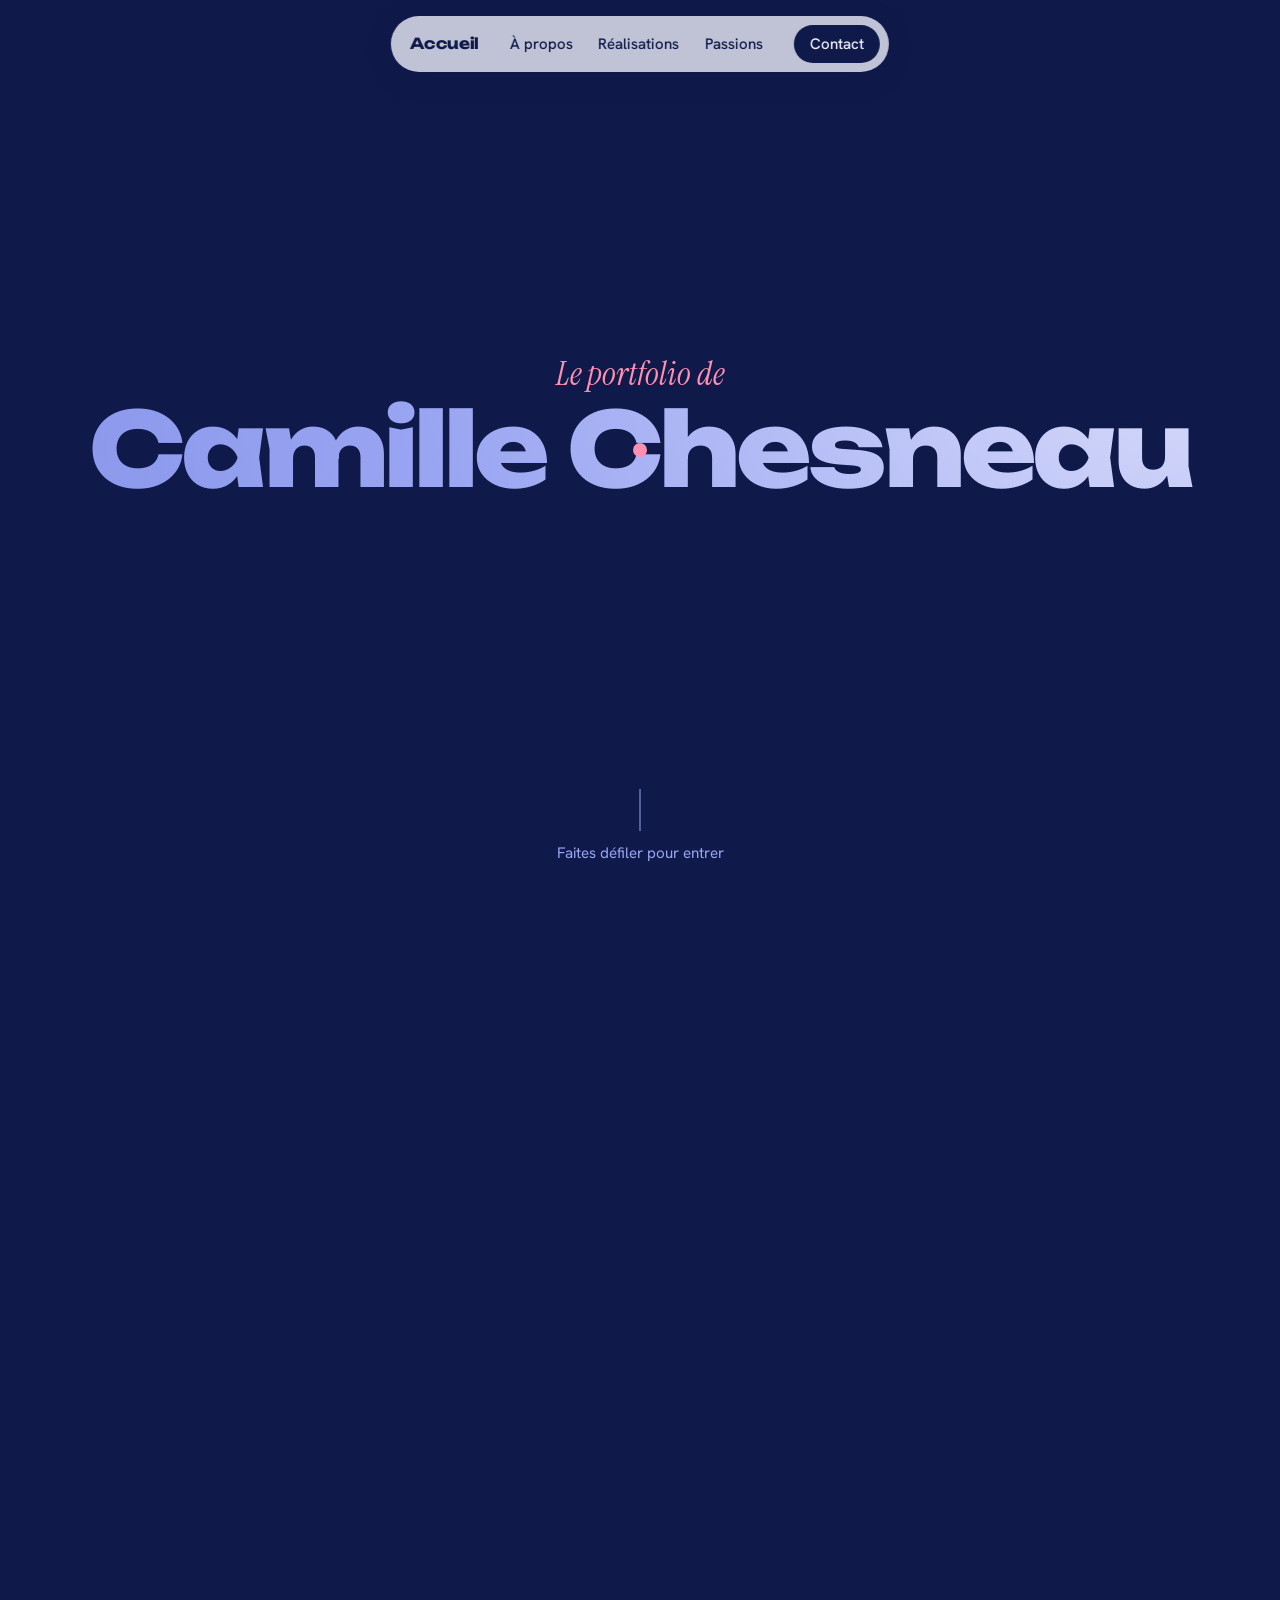
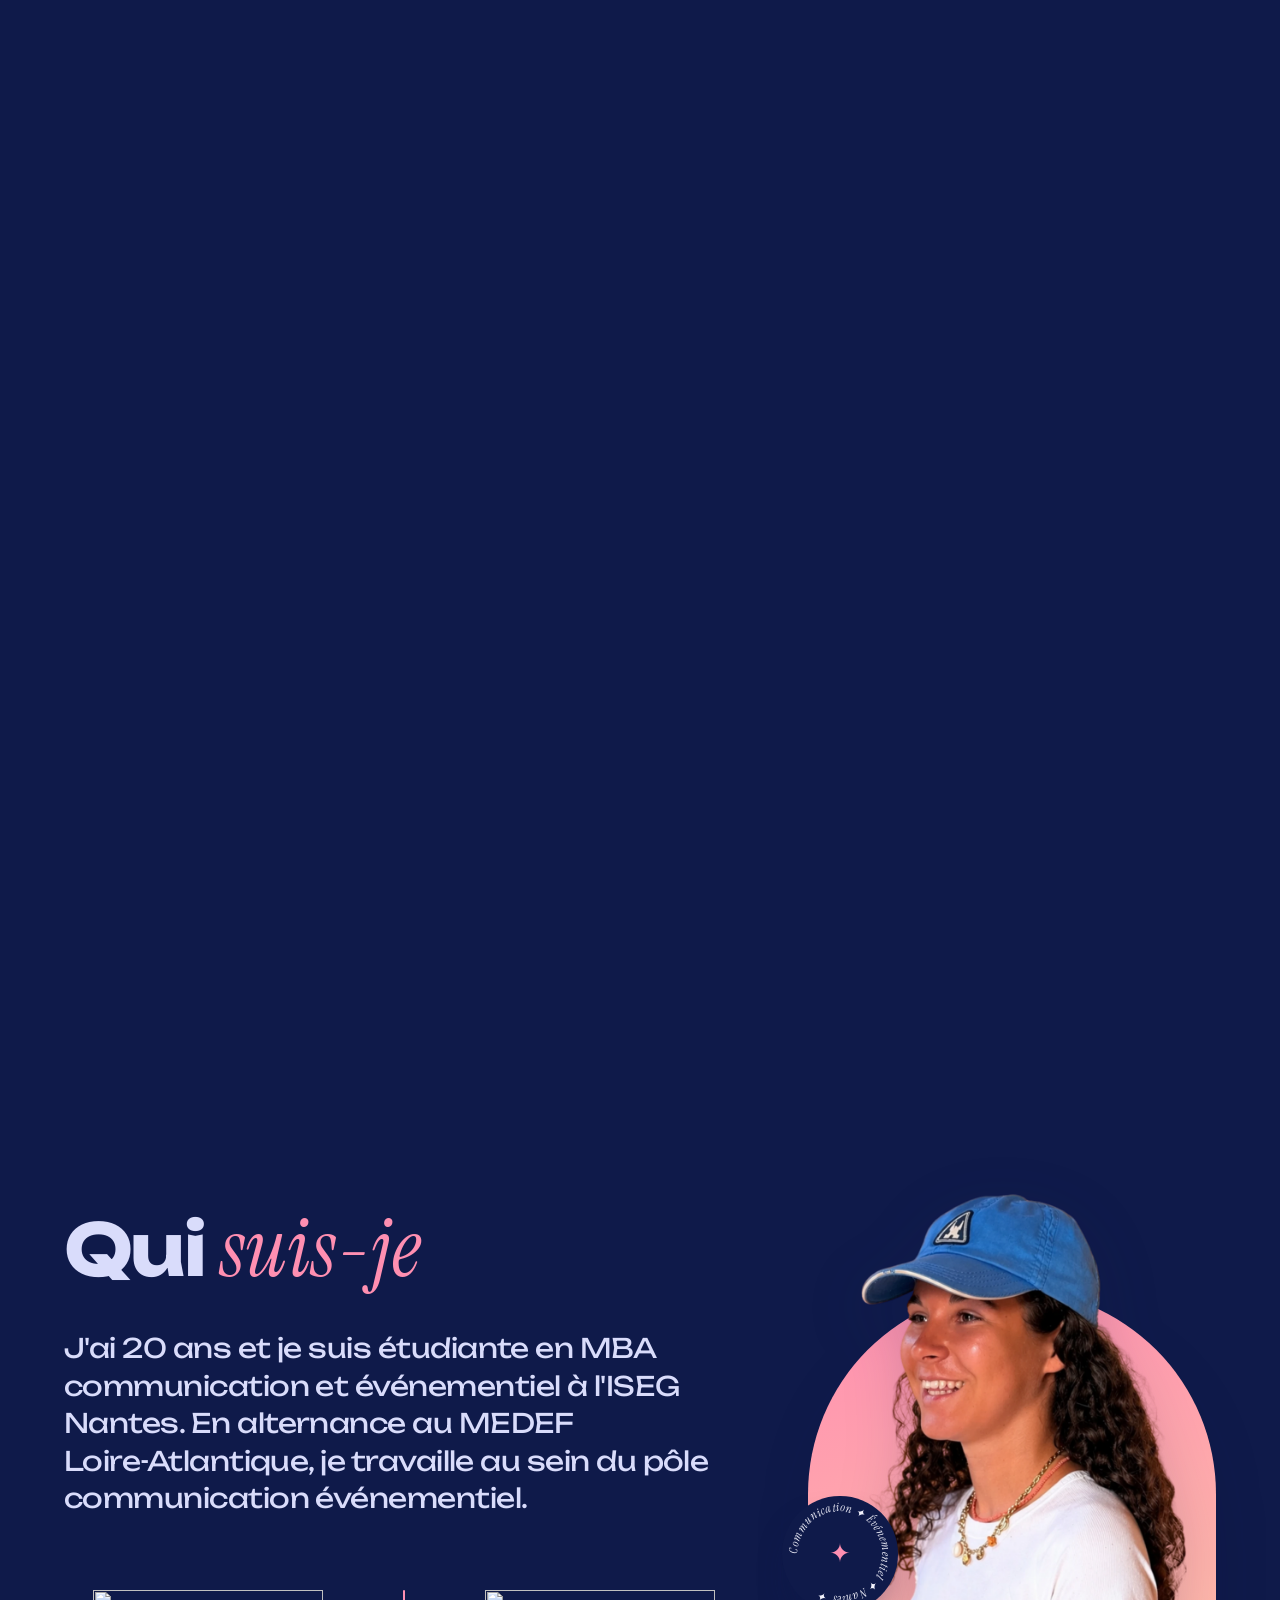
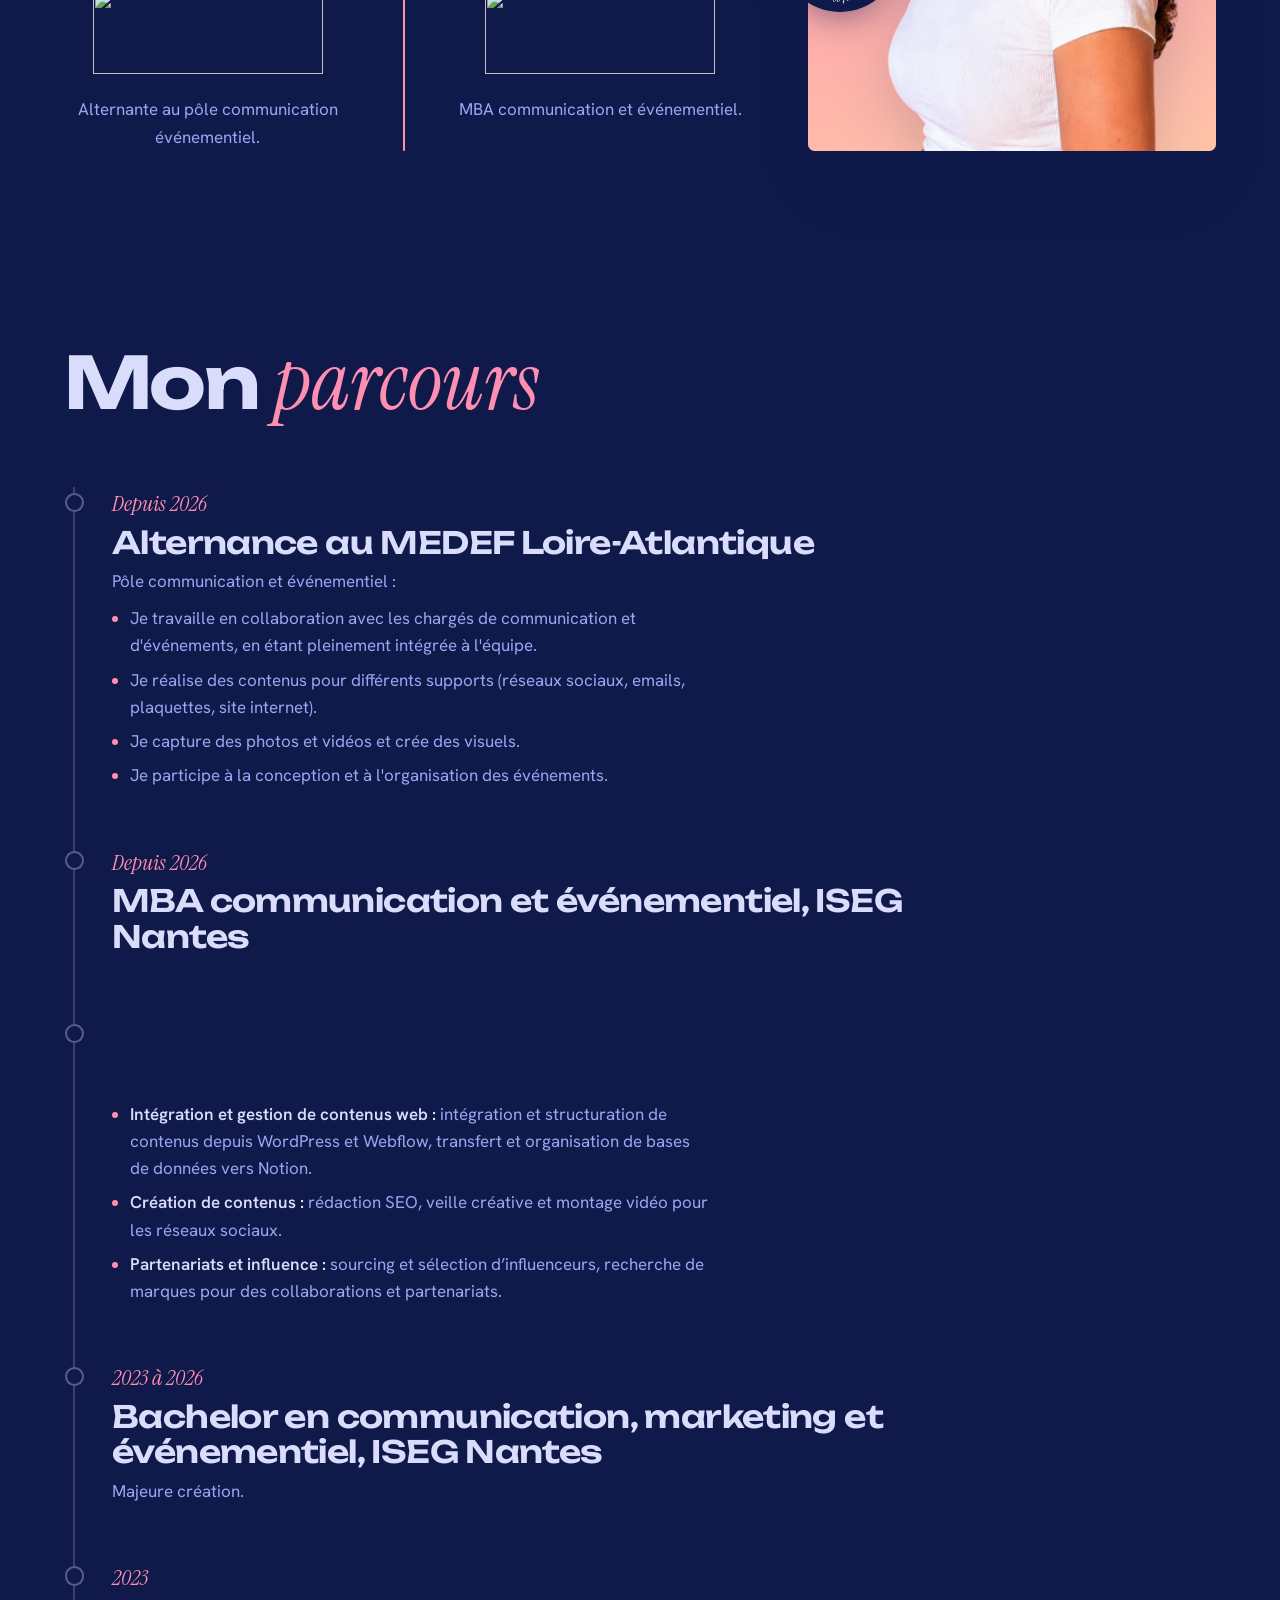
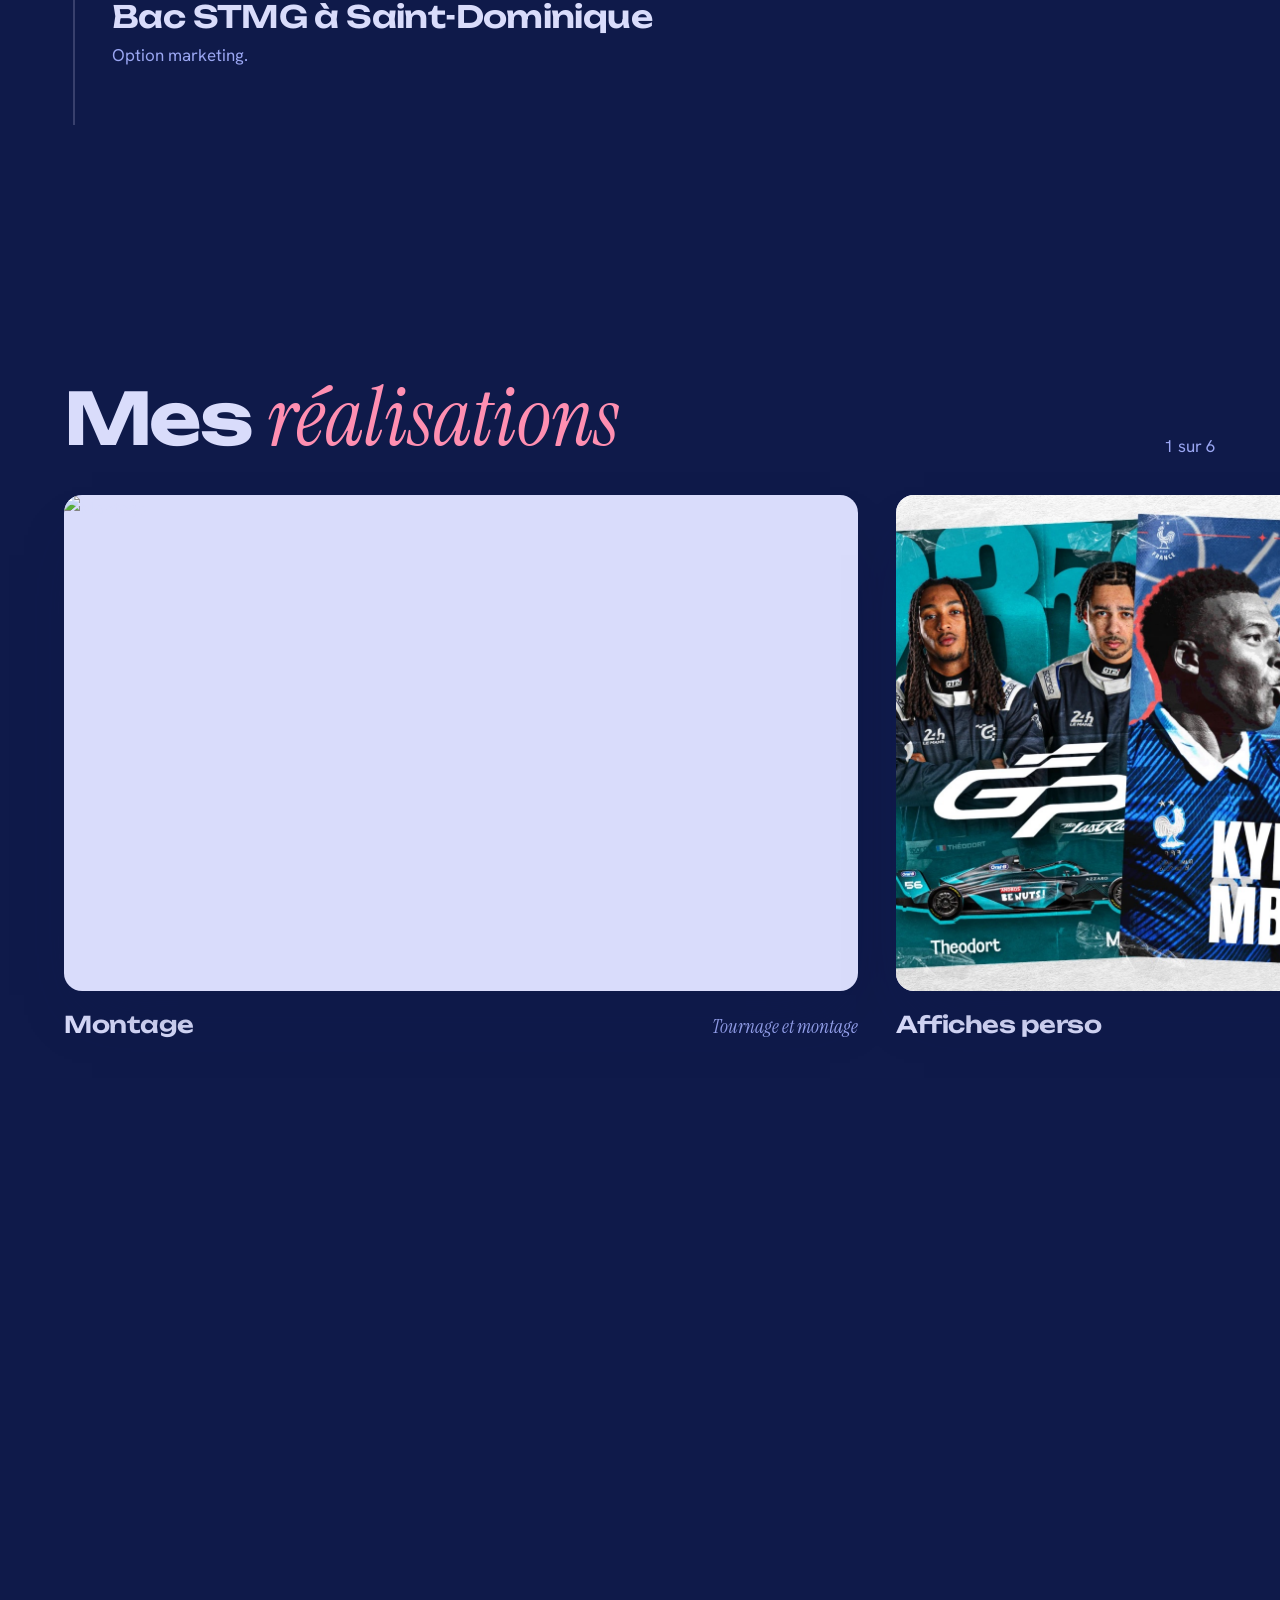
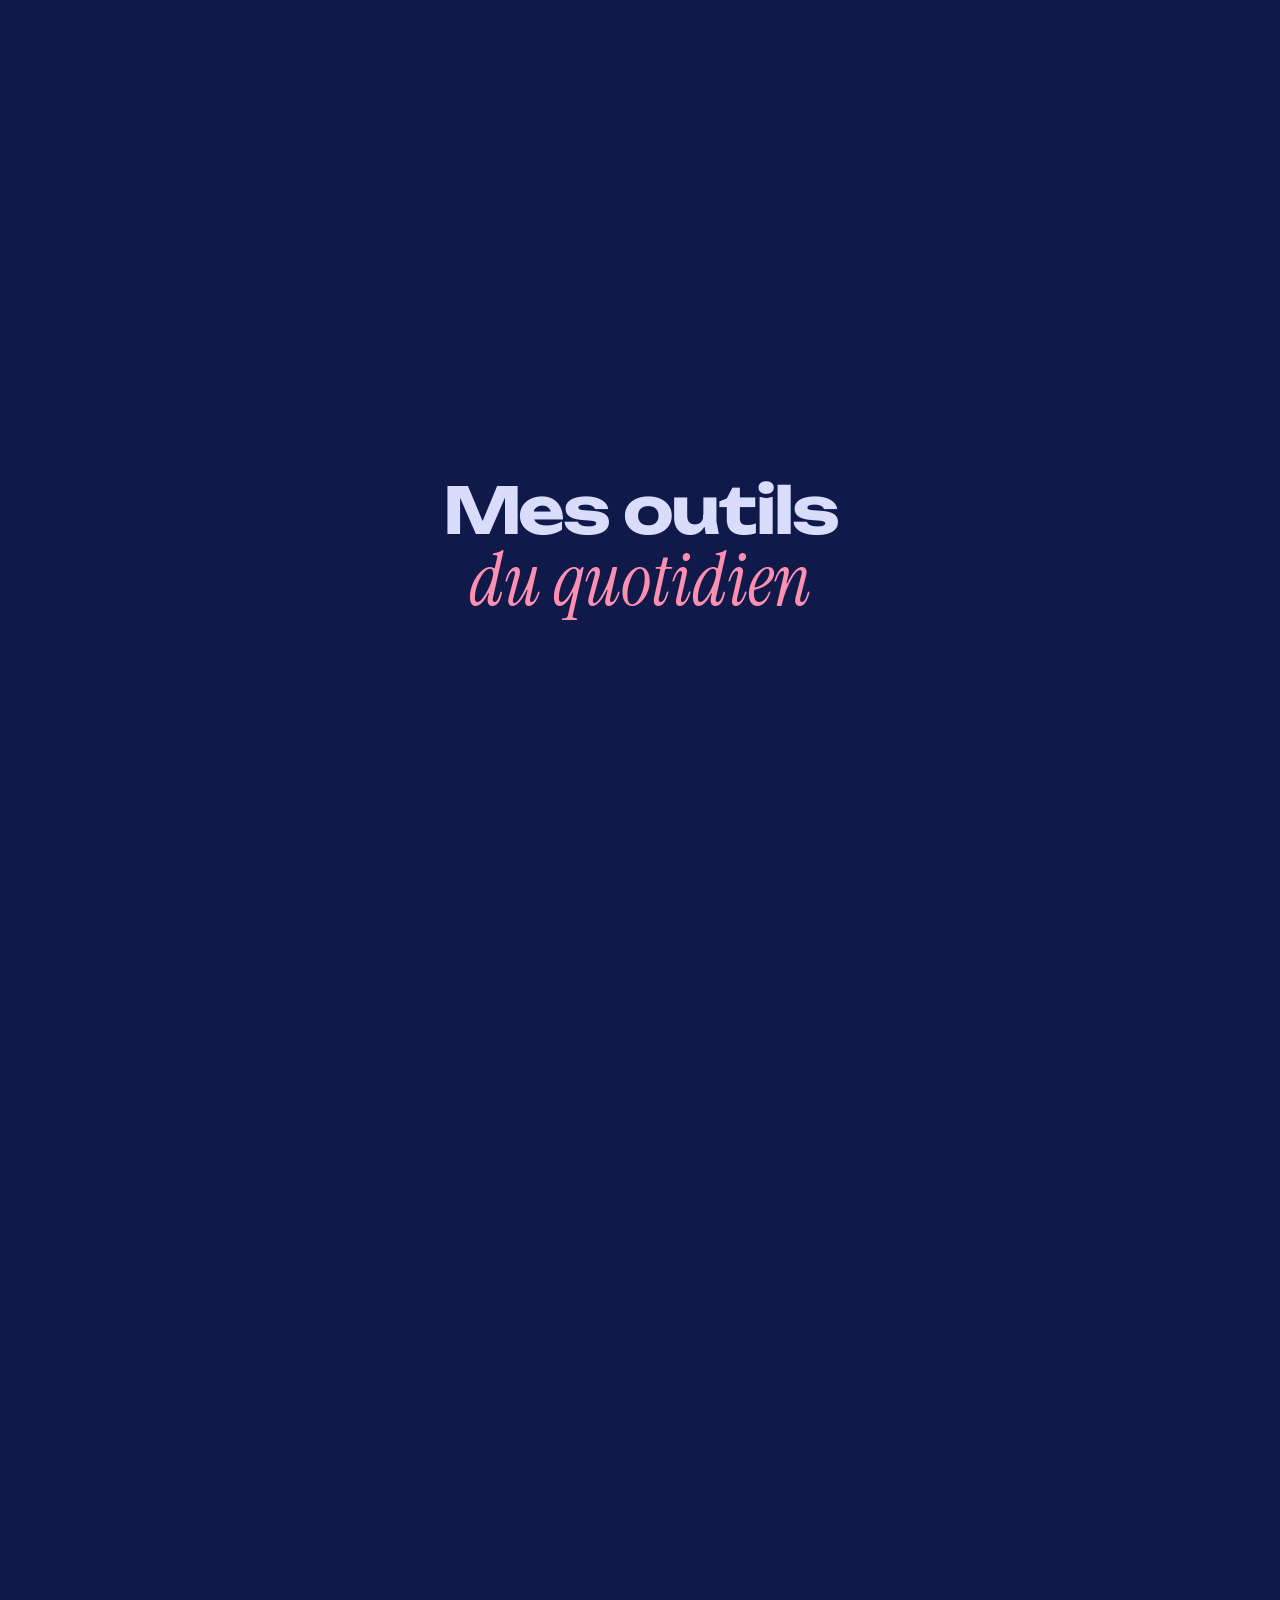
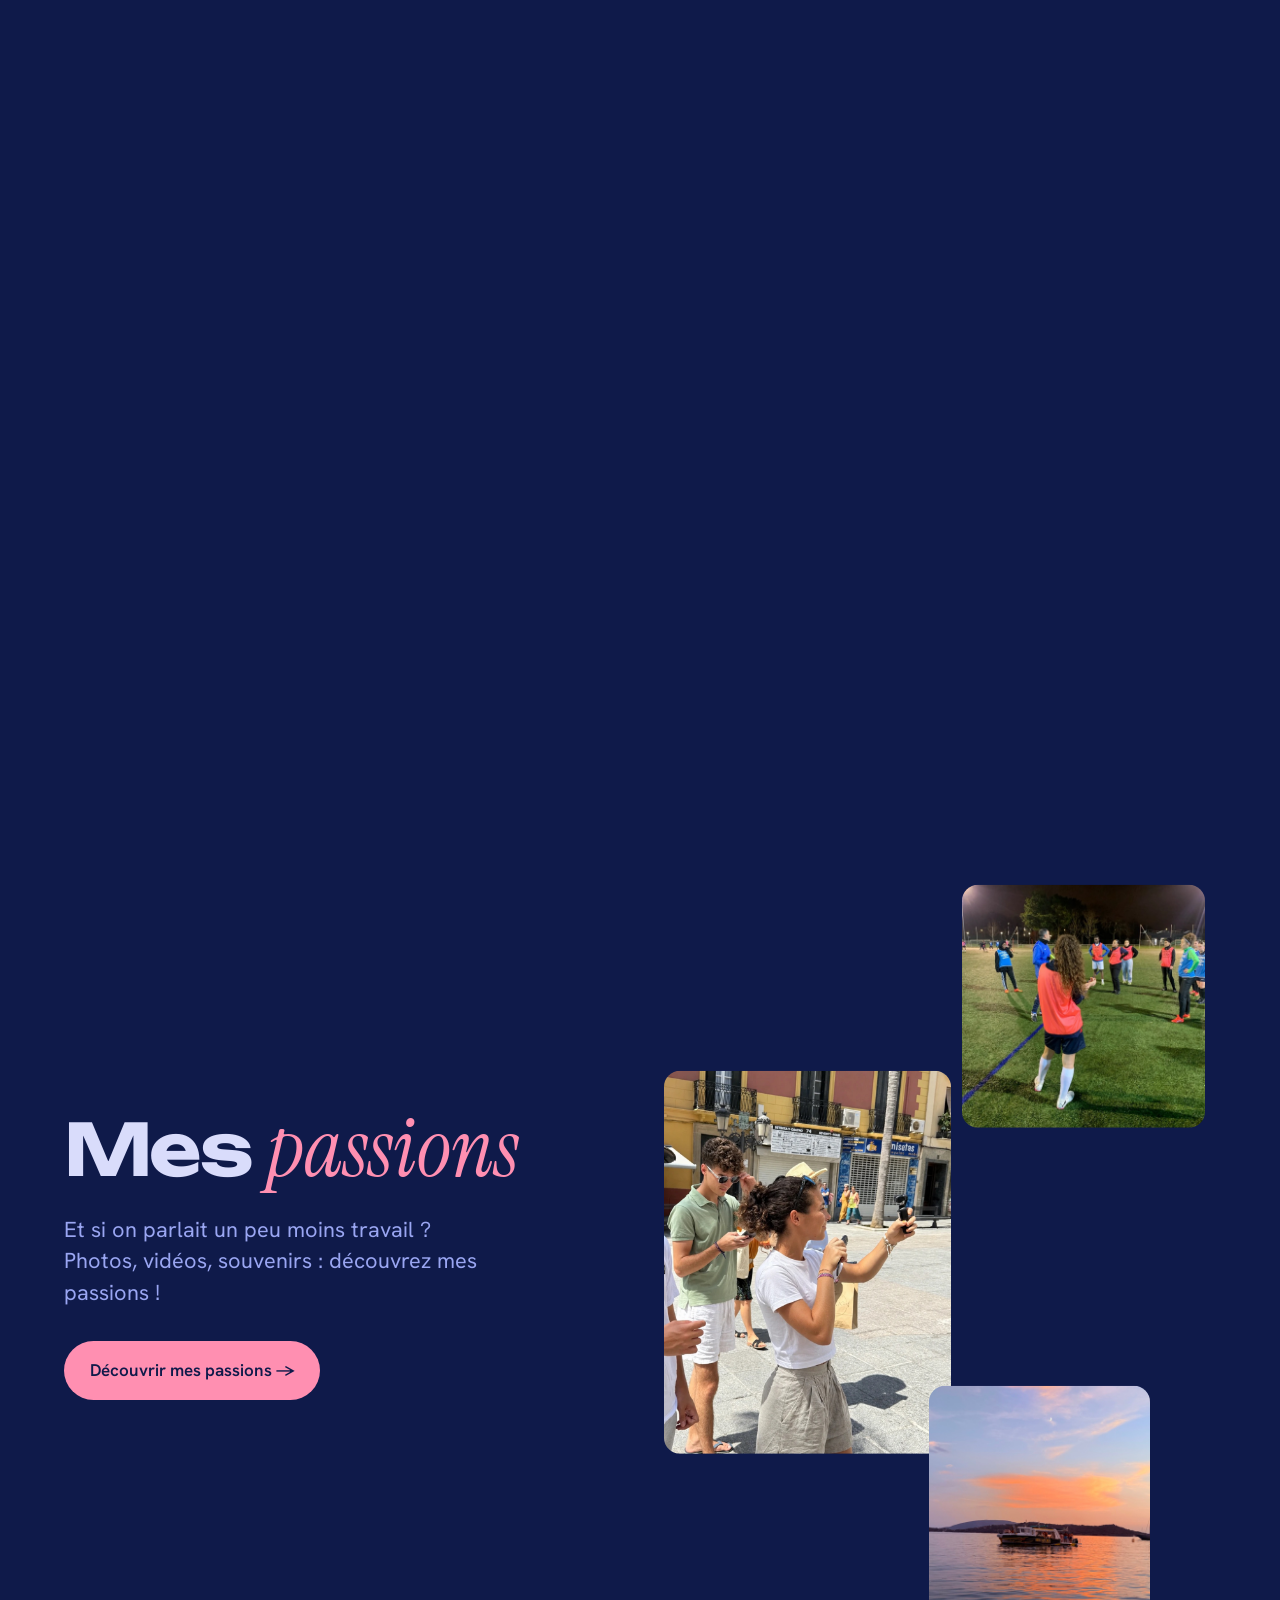
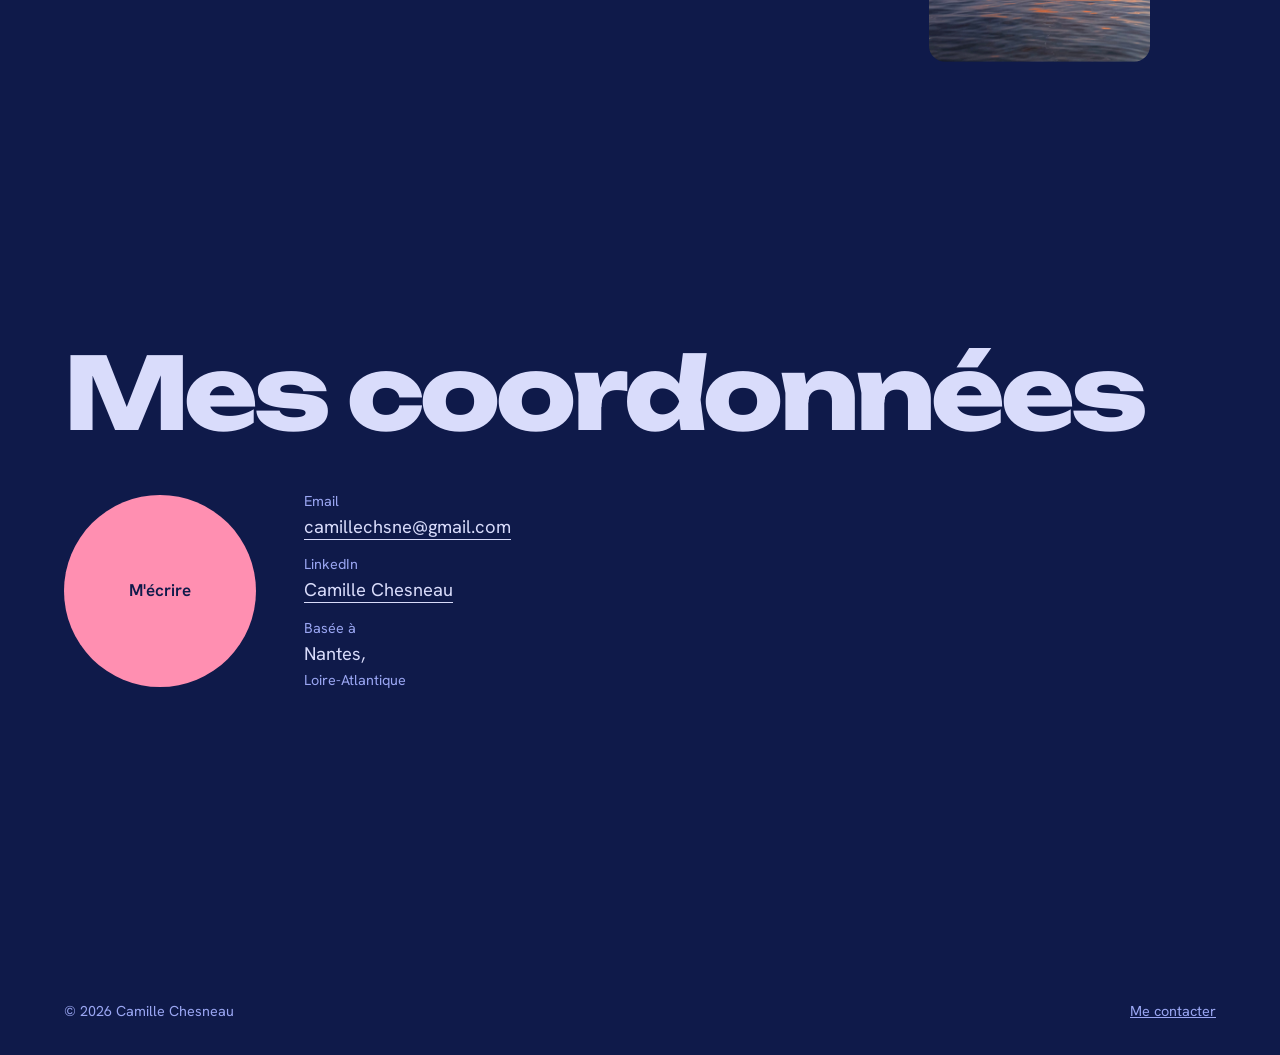
==== commit 66a45e66: "Arrivée en dézoom dans le nom, « Mes passions » avec photos, « Mes coordonnées » - Plus d'écran de c" ====
--- a/index.html
+++ b/index.html
@@ -10,7 +10,7 @@
 <link rel="preconnect" href="https://fonts.googleapis.com">
 <link rel="preconnect" href="https://fonts.gstatic.com" crossorigin>
 <link href="https://fonts.googleapis.com/css2?family=Unbounded:wght@300..800&family=Instrument+Serif:ital@0;1&family=Hanken+Grotesk:wght@400;500;600&display=swap" rel="stylesheet">
-<link rel="stylesheet" href="assets/css/style.css?v=20261011zl">
+<link rel="stylesheet" href="assets/css/style.css?v=20261011zt">
 </head>
 <body data-theme="marine">
 <div class="page-wipe" aria-hidden="true"></div>
@@ -102,6 +102,13 @@
         </ul>
       </div>
       <div class="step"><p class="when">Depuis 2026</p><h3>MBA communication et événementiel, ISEG Nantes</h3></div>
+      <div class="step"><p class="when">Mai à juin 2025</p><h3>Stage chez Nobilito</h3>
+        <ul>
+          <li><strong>Intégration et gestion de contenus web :</strong> intégration et structuration de contenus depuis WordPress et Webflow, transfert et organisation de bases de données vers Notion.</li>
+          <li><strong>Création de contenus :</strong> rédaction SEO, veille créative et montage vidéo pour les réseaux sociaux.</li>
+          <li><strong>Partenariats et influence :</strong> sourcing et sélection d’influenceurs, recherche de marques pour des collaborations et partenariats.</li>
+        </ul>
+      </div>
       <div class="step"><p class="when">2023 à 2026</p><h3>Bachelor en communication, marketing et événementiel, ISEG Nantes</h3><p>Majeure création.</p></div>
       <div class="step"><p class="when">2023</p><h3>Bac STMG à Saint-Dominique</h3><p>Option marketing.</p></div>
     </div>
@@ -136,7 +143,7 @@
           <div class="meta"><h3>Packagings</h3><p>Design produit</p></div>
         </a>
         <a class="card" href="site-internet.html">
-          <div class="media"><img src="images/site-internet/couverture.jpg" alt="Site internet" loading="lazy"></div>
+          <div class="media"><img src="images/site-internet/couverture.jpg?v=2" alt="Site internet" loading="lazy"></div>
           <div class="meta"><h3>Site internet</h3><p>Web design</p></div>
         </a>
       </div>
@@ -144,16 +151,6 @@
   </section>
 
   <!-- COMPÉTENCES -->
-  <section class="wrap" id="competences" data-theme="brume">
-    <h2 class="t-title" data-reveal>Mes <em>compétences</em></h2>
-    <div class="skills-list">
-      <div class="skill" data-reveal><h3>Évènements</h3><p>Rétroplanning, budget, prestataires, logistique et accueil des participants, de l'idée au jour J.</p></div>
-      <div class="skill" data-reveal><h3>Réseaux sociaux</h3><p>Ligne éditoriale, calendrier de publication, création de contenus et suivi des statistiques.</p></div>
-      <div class="skill" data-reveal><h3>Rédaction</h3><p>Posts, newsletters, communiqués et invitations, avec le bon ton pour chaque public.</p></div>
-      <div class="skill" data-reveal><h3>Création visuelle</h3><p>Affiches, visuels pour les réseaux, kakémonos et supports print.</p></div>
-      <div class="skill" data-reveal><h3>Relations et partenariats</h3><p>Échanges avec les adhérents, intervenants, partenaires et prestataires.</p></div>
-    </div>
-  </section>
 
   <section class="tools-section" id="outils" data-theme="pervenche">
   <!-- Mes outils du quotidien : pendant qu'on fait défiler, les logos montent un par un depuis le bas
@@ -183,25 +180,25 @@
   <!-- APERÇU PASSIONS -->
   <section class="wrap teaser" data-theme="marine">
     <div data-reveal>
-      <h2 class="t-title">Ce qui <em>m'anime</em></h2>
+      <h2 class="t-title">Mes <em>passions</em></h2>
       <p class="lead" style="margin-top:1.5rem;color:var(--muted)">Et si on parlait un peu moins travail ? Photos, vidéos, souvenirs : découvrez mes passions !</p>
       <a class="btn" href="passions.html">Découvrir mes passions →</a>
     </div>
     <div class="teaser-pics" aria-hidden="true">
-      <figure class="p1" data-parallax=".08"><img src="images/passions/passion-1-1.jpg" alt="" loading="lazy"></figure>
-      <figure class="p2" data-parallax="-.12"><img src="images/passions/passion-2-2.jpg" alt="" loading="lazy"></figure>
-      <figure class="p3" data-parallax=".18"><img src="images/passions/passion-3-3.jpg" alt="" loading="lazy"></figure>
+      <figure class="p1" data-parallax=".08"><img src="images/accueil/passions-video.jpg" alt="" loading="lazy"></figure>
+      <figure class="p2" data-parallax="-.12"><img src="images/accueil/passions-sport.jpg" alt="" loading="lazy"></figure>
+      <figure class="p3" data-parallax=".18"><img src="images/accueil/passions-voyage.jpg" alt="" loading="lazy"></figure>
     </div>
   </section>
 
   <!-- CONTACT -->
   <section class="wrap contact" id="contact" data-theme="lavande">
-    <h2 class="t-big" data-reveal>Contactez-moi !</h2>
+    <h2 class="t-big" data-reveal>Mes coordonnées</h2>
     <div class="contact-row">
       <a class="mail magnetic" href="mailto:camillechsne@gmail.com">M'écrire</a>
       <ul class="contact-links">
         <li><span>Email</span><a href="mailto:camillechsne@gmail.com">camillechsne@gmail.com</a></li>
-        <li><span>LinkedIn</span><a href="https://www.linkedin.com/" target="_blank" rel="noopener">Camille Chesneau</a></li>
+        <li><span>LinkedIn</span><a href="https://www.linkedin.com/in/camille-chesneau-9a2988297/" target="_blank" rel="noopener">Camille Chesneau</a></li>
         <li><span>Basée à</span>Nantes, <span class="nowrap">Loire-Atlantique</span></li>
       </ul>
     </div>
@@ -212,6 +209,6 @@
 <script src="https://cdn.jsdelivr.net/npm/lenis@1.3.26/dist/lenis.min.js"></script>
 <script src="https://cdn.jsdelivr.net/npm/gsap@3.15.0/dist/gsap.min.js"></script>
 <script src="https://cdn.jsdelivr.net/npm/gsap@3.15.0/dist/SplitText.min.js"></script>
-<script src="assets/js/main.js?v=20261011zl"></script>
+<script src="assets/js/main.js?v=20261011zt"></script>
 </body>
 </html>
--- a/assets/css/style.css
+++ b/assets/css/style.css
@@ -57,34 +57,13 @@
   transform:translateY(0);transition:transform .8s cubic-bezier(.75,0,.2,1)}
 .js.loaded .page-wipe{transform:translateY(-100%)}
 .js.leaving .page-wipe{transform:translateY(0)}
-/* Première visite (écran de chargement) ou arrivée depuis une carte : pas de rideau */
+/* Première visite (le nom se forme lettre par lettre) ou arrivée depuis une carte : pas de rideau */
 .js.first .page-wipe,.js.vt .page-wipe{display:none}
 .boot.first body::before,.boot.vt body::before{content:"";position:fixed;inset:0;z-index:400;background:var(--marine)}
 .boot.vt body::before{background:var(--vt-img) center/cover no-repeat,var(--marine)}
 .js.vt .cover img{visibility:hidden}
 .vt-overlay{position:fixed;z-index:350;top:0;left:0;width:100vw;height:100vh;overflow:hidden;pointer-events:none;background:var(--marine)}
 .vt-overlay img{width:100%;height:100%;object-fit:cover}
-
-/* ========== Écran de chargement (première visite) ========== */
-.loader{position:fixed;inset:0;z-index:400}
-.loader-panel{position:absolute;inset:0}
-.loader-rose{background:var(--rose)}
-.loader-main{background:var(--marine);color:var(--lavande);display:grid;grid-template-rows:auto 1fr;padding:clamp(1.25rem,3vw,2.4rem) var(--pad) clamp(1.6rem,4vw,3rem);overflow:hidden}
-/* textes masqués tant que les polices ne sont pas chargées (sinon ils « sautent ») */
-.loader-main > *{opacity:0;transition:opacity .5s ease}
-.loader.fonts-ok .loader-main > *{opacity:1}
-.loader-top{display:flex;justify-content:space-between;align-items:center;gap:1rem;font-family:var(--f-title);font-weight:600;font-size:clamp(.85rem,1.2vw,1rem);line-height:1.2;letter-spacing:-.01em}
-.loader-top span:last-child{font-family:var(--f-serif);font-style:italic;font-weight:400;font-size:1.25em;letter-spacing:0;color:var(--pervenche);white-space:nowrap}
-.loader-bottom{align-self:end;display:grid;grid-template-columns:minmax(0,1fr) auto;align-items:end;gap:1rem 2rem}
-.loader-words{position:relative;height:1.25em;overflow:hidden;font-family:var(--f-serif);font-style:italic;font-size:clamp(1.6rem,min(4.2vw,7vh),3.6rem);line-height:1.25;color:var(--rose)}
-.loader-words span{position:absolute;left:0;top:0;transform:translateY(110%);transition:transform .7s var(--ease)}
-.loader-words span.on{transform:none}
-.loader-words span.out{transform:translateY(-110%)}
-/* le compteur reste entier quelle que soit la taille d'écran (limité par la largeur ET la hauteur) */
-.loader-count{font-family:var(--f-title);font-weight:800;font-size:clamp(4rem,min(15vw,26vh),12rem);line-height:.9;letter-spacing:-.05em;white-space:nowrap;padding-right:.04em}
-.loader-count em{font-family:var(--f-serif);font-style:italic;font-weight:400;font-size:.3em;letter-spacing:0;color:var(--rose);margin-left:.1em;vertical-align:top}
-.loader-bar{position:absolute;left:0;right:0;bottom:0;height:3px;background:rgba(217,220,251,.15)}
-.loader-bar i{display:block;height:100%;background:var(--rose);transform-origin:0 50%;transform:scaleX(0)}
 
 /* ========== Barre de progression, navigation ========== */
 .progress{position:fixed;inset:0 0 auto 0;height:3px;background:var(--rose);transform-origin:0 50%;transform:scaleX(0);z-index:90}
@@ -262,10 +241,10 @@
 /* « Qui suis-je » : texte et logos à gauche, photo détourée à droite sur une arche rose */
 .about-grid{display:grid;grid-template-columns:minmax(0,1.25fr) minmax(0,.75fr);gap:clamp(2rem,5vw,5rem);align-items:end}
 .about .facts{grid-template-columns:minmax(0,1fr) auto minmax(0,1fr);max-width:44rem;margin:clamp(3.5rem,8vh,6rem) 0 0;gap:clamp(1.5rem,4vw,3.5rem)}
-.about .fact{text-align:left;align-items:flex-start}
+.about .fact{text-align:center;align-items:center}   /* logo centré au-dessus de son texte */
 .about .fact .logo{max-width:230px;height:84px}
-.about .fact .logo img{object-position:left center}
-.about .fact p{margin:0}
+.about .fact .logo img{object-position:center}
+.about .fact p{margin:0 auto}
 .about-photo{position:relative;margin:0;width:min(100%,30rem);justify-self:end;padding-top:12%}
 .about-arch{position:absolute;left:0;right:0;bottom:0;height:76%;border-radius:999px 999px 32px 32px;
   background:linear-gradient(165deg,var(--rose) 0%,#FFC4A8 100%);box-shadow:0 40px 80px -45px rgba(15,26,74,.55)}
@@ -282,7 +261,7 @@
 }
 @media (max-width:760px){
   .about .facts{grid-template-columns:1fr;margin-top:3rem}
-  .about .facts-sep{justify-self:start}
+  .about .facts-sep{justify-self:center}
   .about-badge{left:-.4rem;width:5.4rem}
 }
 @media (prefers-reduced-motion:reduce){.about-badge svg{animation:none}}
@@ -307,6 +286,7 @@
 .step p{color:var(--muted);max-width:52ch}
 .step ul{margin-top:.6rem;padding-left:1.1rem;display:grid;gap:.45rem;color:var(--muted);max-width:60ch}
 .step li::marker{color:var(--rose)}
+.step li strong{color:var(--fg);font-weight:600}
 
 /* ========== Réalisations : défilement horizontal ========== */
 .hscroll-sticky{position:sticky;top:0;height:100vh;overflow:hidden;display:flex;flex-direction:column;justify-content:center}
@@ -391,6 +371,8 @@
 
 /* ========== Contact ========== */
 .contact{min-height:100svh;display:flex;flex-direction:column;justify-content:center}
+/* « Mes coordonnées » tient sur une seule ligne, sur ordinateur comme sur téléphone */
+.contact .t-big{font-size:clamp(1.5rem,7.8vw,8rem);white-space:nowrap}
 .contact-row{display:flex;flex-wrap:wrap;align-items:center;gap:3rem;margin-top:3rem}
 .mail{display:inline-flex;align-items:center;justify-content:center;width:clamp(9rem,15vw,12rem);aspect-ratio:1;border-radius:50%;
   background:var(--rose);color:var(--marine);text-decoration:none;font-weight:600;text-align:center;transition:transform .4s var(--ease)}
@@ -950,8 +932,6 @@
   .vfull-cap{bottom:4.6rem}
   .lightbox{padding:4.5rem 1rem 4rem}
   .lightbox .lb-prev,.lightbox .lb-next{top:auto;bottom:.7rem;margin-top:0}
-  .loader-bottom{grid-template-columns:minmax(0,1fr)}
-  .loader-count{justify-self:end;font-size:clamp(4rem,24vw,9rem)}
 }
 
 /* ========== Animations réduites (réglage système) ========== */
@@ -965,7 +945,7 @@
   .js .w{opacity:1}
   .js .page-wipe{display:none}
   .js .t-title,.js .t-big,.js .p-hero h1,.js .proj-title{opacity:1}
-  .boot body::before,.loader{display:none}
+  .boot body::before{display:none}
   .js.vt .cover img{visibility:visible}
   .nc-e{transform:none!important}
   .marquee-pin{height:auto}
